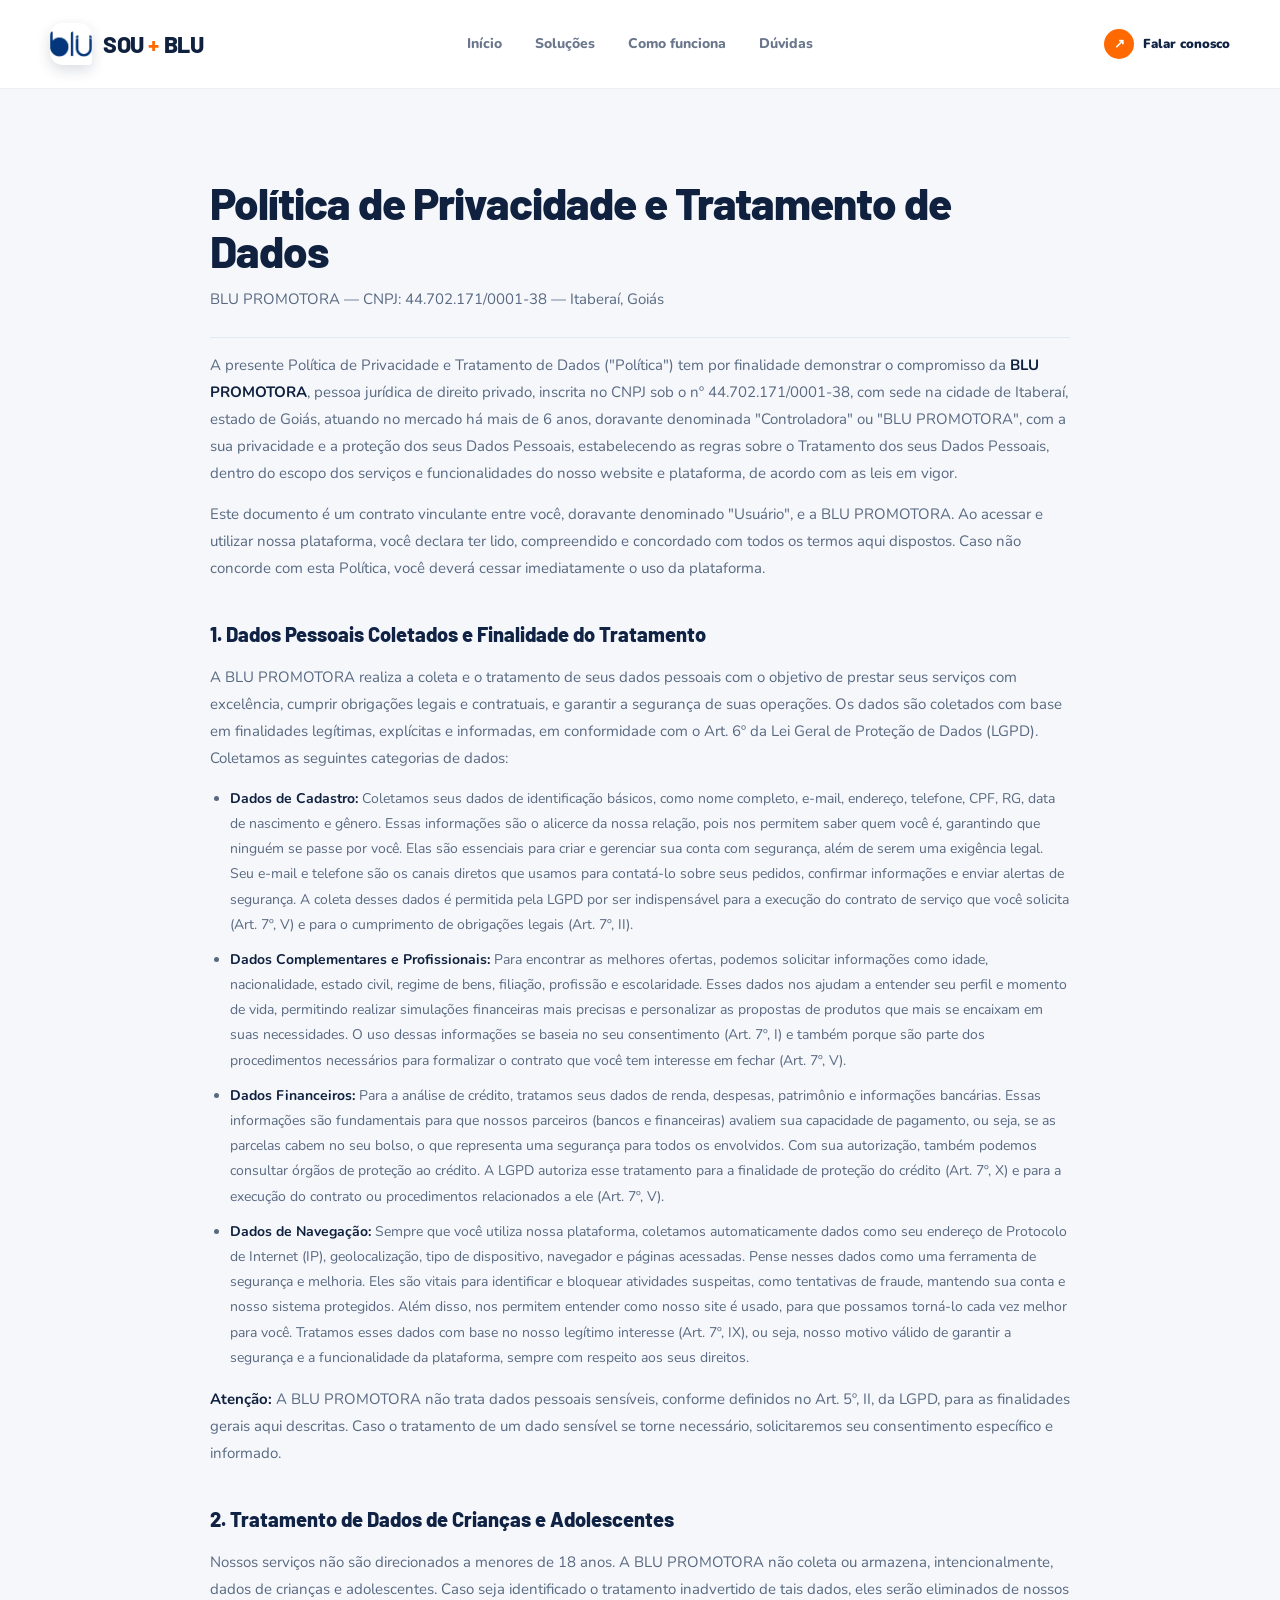
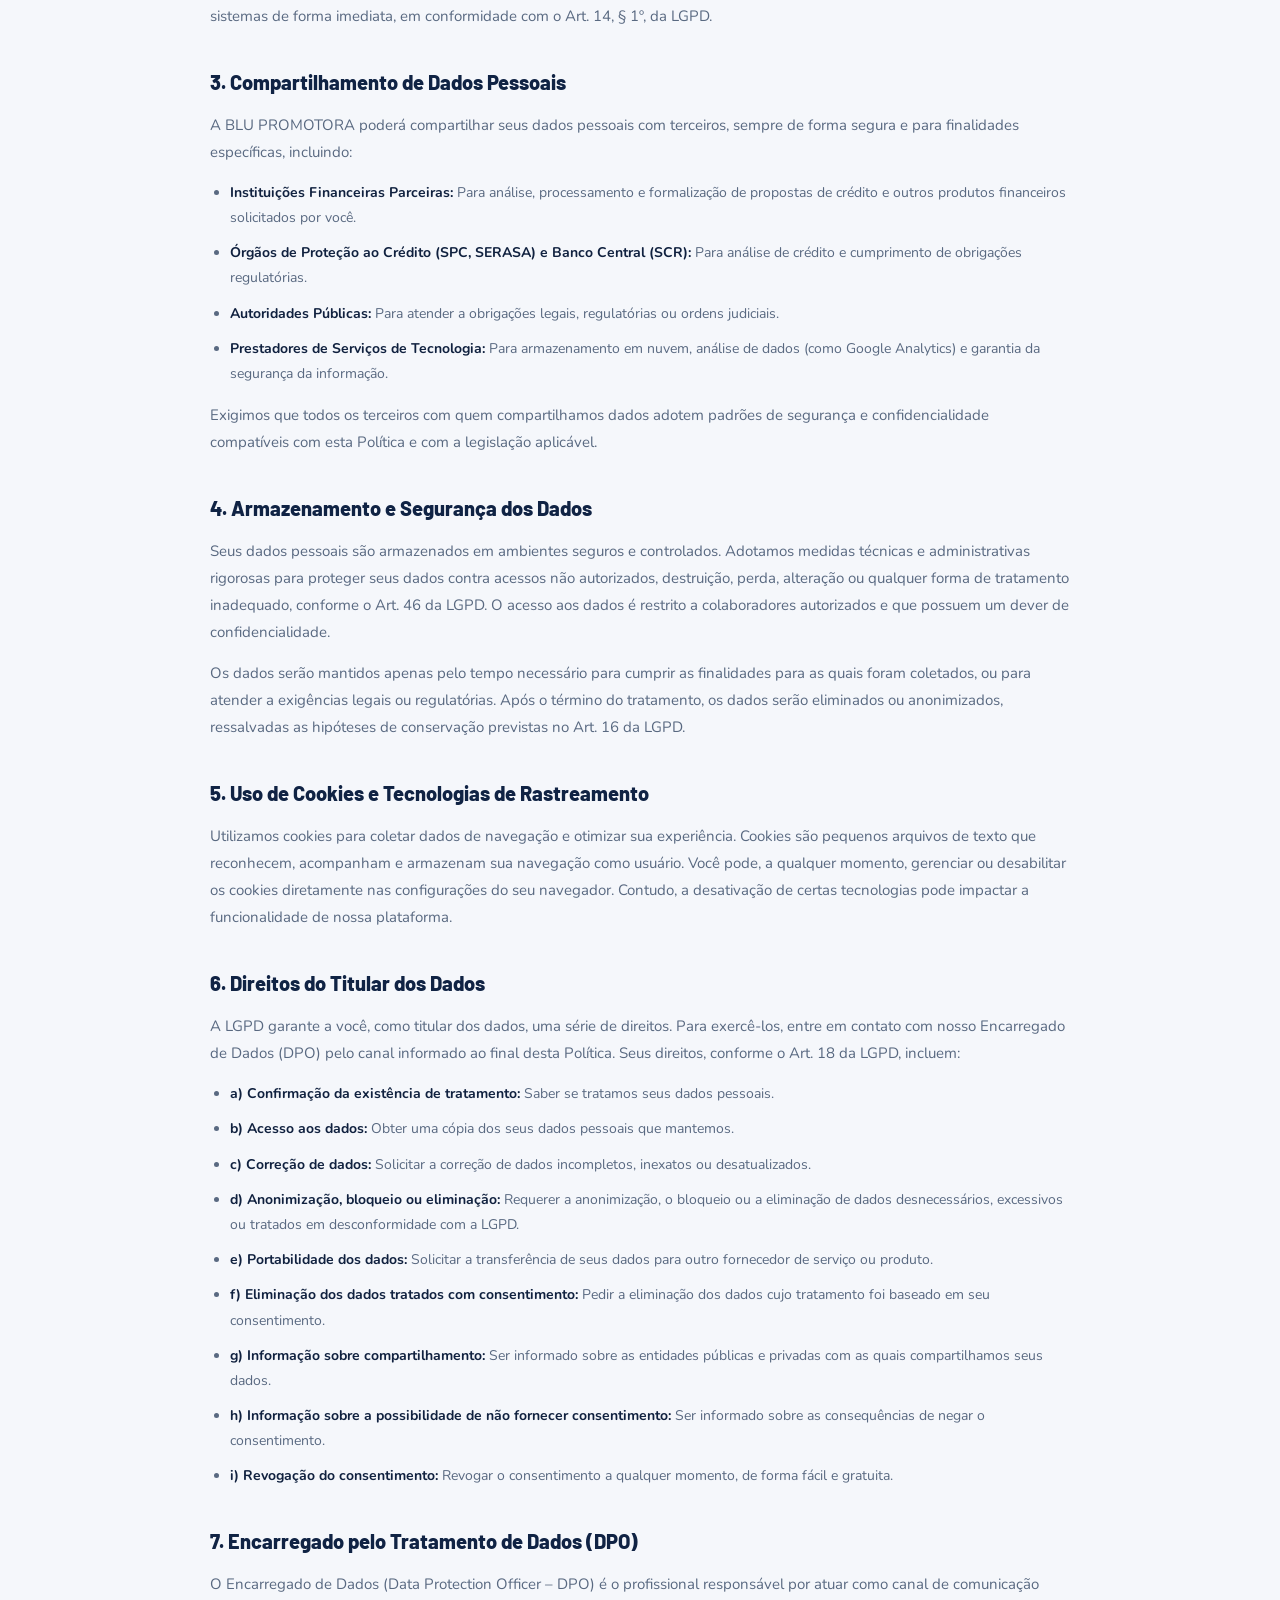
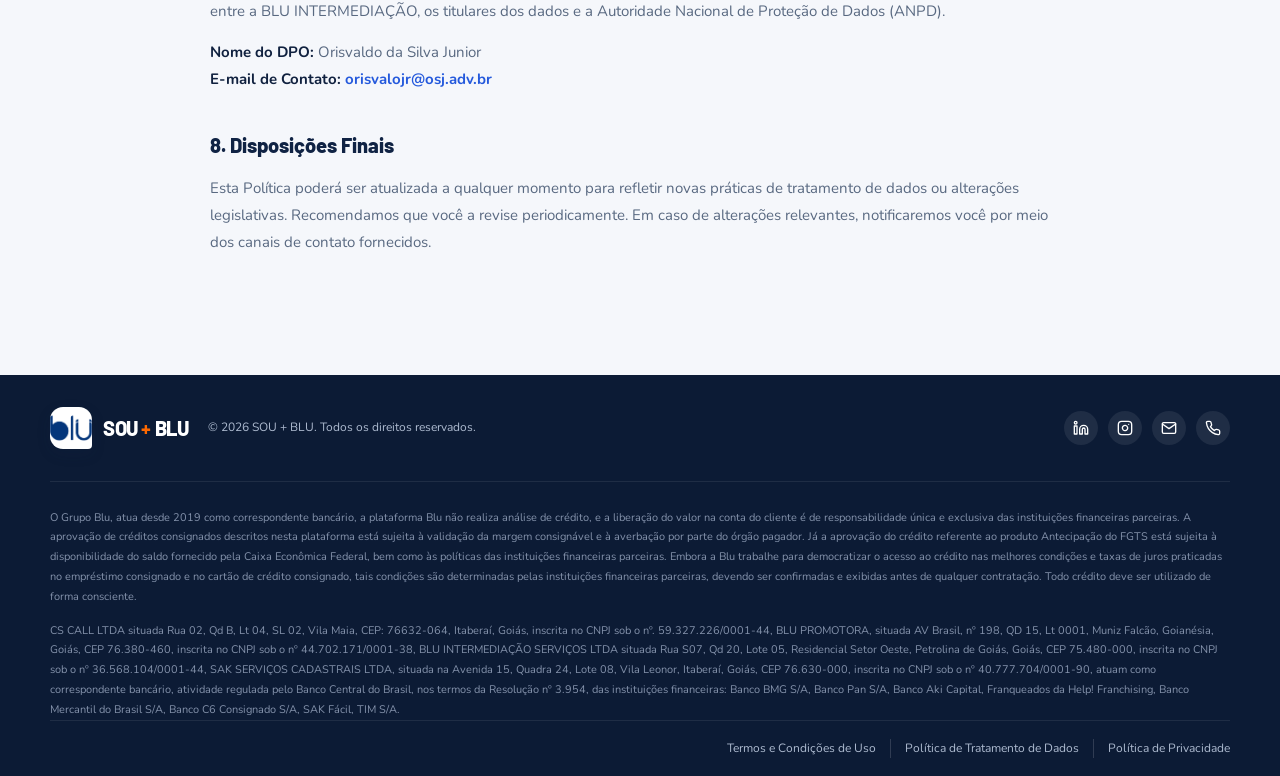
==== politica-privacidade.html @ 9ef7bea7 "Adiciona painel admin, API de CNPJ/parceiros e páginas legais Inclui config PHP com backend server-s" ====
<!DOCTYPE html>
<html lang="pt-BR">
<head>
  <meta charset="UTF-8">
  <meta name="viewport" content="width=device-width, initial-scale=1.0">
  <meta name="description" content="Política de Privacidade e Tratamento de Dados da SOU + BLU Promotora de Crédito.">
  <title>Política de Privacidade · SOU + BLU</title>

  <link rel="icon" type="image/png" href="favicon.png">
  <link rel="alternate icon" href="favicon.png">
  <link rel="apple-touch-icon" href="favicon.png">

  <link rel="preconnect" href="https://fonts.googleapis.com">
  <link rel="preconnect" href="https://fonts.gstatic.com" crossorigin>
  <link href="https://fonts.googleapis.com/css2?family=Barlow:wght@400;500;600;700;800&family=Nunito:wght@400;500;600;700;800&display=swap" rel="stylesheet">

  <link rel="stylesheet" href="style.css">
</head>
<body>
  <a class="skip-link" href="#conteudo">Pular para o conteúdo</a>

  <header class="header">
    <div class="container nav">

      <a href="index.html" class="brand" aria-label="SOU + BLU - início">
        <img class="brand-mark" src="logo-mark.png" alt="SOU + BLU">
        <span class="brand-name">SOU <b>+</b> BLU</span>
      </a>

      <nav class="desktop-nav" aria-label="Navegação principal">
        <a href="index.html">Início</a>
        <a href="index.html#solucoes">Soluções</a>
        <a href="index.html#como-funciona">Como funciona</a>
        <a href="index.html#duvidas">Dúvidas</a>
      </nav>

      <div class="nav-actions">
        <a class="nav-contact" href="index.html#contato">
          <span class="nav-contact-icon">↗</span>
          <span>Falar conosco</span>
        </a>

        <button
          class="menu-btn"
          id="menuBtn" type="button" aria-controls="mobileMenu"
          aria-label="Abrir menu"
          aria-expanded="false"
        >
          <span></span>
          <span></span>
          <span></span>
        </button>
      </div>

    </div>

    <nav class="mobile-menu" id="mobileMenu" aria-label="Navegação móvel">
      <a href="index.html">
        <span>01</span>
        Início
      </a>

      <a href="index.html#solucoes">
        <span>02</span>
        Soluções
      </a>

      <a href="index.html#como-funciona">
        <span>03</span>
        Como funciona
      </a>

      <a href="index.html#duvidas">
        <span>04</span>
        Dúvidas
      </a>

      <a href="index.html#contato" class="mobile-contact">
        Falar conosco
        <b>→</b>
      </a>
    </nav>
  </header>

  <main id="conteudo">
    <section class="legal">
      <div class="legal-container">
        <h1>Política de Privacidade e Tratamento de Dados</h1>
        <p class="legal-updated">BLU PROMOTORA — CNPJ: 44.702.171/0001-38 — Itaberaí, Goiás</p>

        <p>
          A presente Política de Privacidade e Tratamento de Dados ("Política") tem por finalidade demonstrar o
          compromisso da <strong>BLU PROMOTORA</strong>, pessoa jurídica de direito privado, inscrita no CNPJ sob
          o nº 44.702.171/0001-38, com sede na cidade de Itaberaí, estado de Goiás, atuando no mercado há mais de
          6 anos, doravante denominada "Controladora" ou "BLU PROMOTORA", com a sua privacidade e a proteção dos
          seus Dados Pessoais, estabelecendo as regras sobre o Tratamento dos seus Dados Pessoais, dentro do
          escopo dos serviços e funcionalidades do nosso website e plataforma, de acordo com as leis em vigor.
        </p>
        <p>
          Este documento é um contrato vinculante entre você, doravante denominado "Usuário", e a BLU PROMOTORA.
          Ao acessar e utilizar nossa plataforma, você declara ter lido, compreendido e concordado com todos os
          termos aqui dispostos. Caso não concorde com esta Política, você deverá cessar imediatamente o uso da
          plataforma.
        </p>

        <h2>1. Dados Pessoais Coletados e Finalidade do Tratamento</h2>
        <p>
          A BLU PROMOTORA realiza a coleta e o tratamento de seus dados pessoais com o objetivo de prestar seus
          serviços com excelência, cumprir obrigações legais e contratuais, e garantir a segurança de suas
          operações. Os dados são coletados com base em finalidades legítimas, explícitas e informadas, em
          conformidade com o Art. 6º da Lei Geral de Proteção de Dados (LGPD). Coletamos as seguintes categorias
          de dados:
        </p>
        <ul>
          <li><strong>Dados de Cadastro:</strong> Coletamos seus dados de identificação básicos, como nome completo, e-mail, endereço, telefone, CPF, RG, data de nascimento e gênero. Essas informações são o alicerce da nossa relação, pois nos permitem saber quem você é, garantindo que ninguém se passe por você. Elas são essenciais para criar e gerenciar sua conta com segurança, além de serem uma exigência legal. Seu e-mail e telefone são os canais diretos que usamos para contatá-lo sobre seus pedidos, confirmar informações e enviar alertas de segurança. A coleta desses dados é permitida pela LGPD por ser indispensável para a execução do contrato de serviço que você solicita (Art. 7º, V) e para o cumprimento de obrigações legais (Art. 7º, II).</li>
          <li><strong>Dados Complementares e Profissionais:</strong> Para encontrar as melhores ofertas, podemos solicitar informações como idade, nacionalidade, estado civil, regime de bens, filiação, profissão e escolaridade. Esses dados nos ajudam a entender seu perfil e momento de vida, permitindo realizar simulações financeiras mais precisas e personalizar as propostas de produtos que mais se encaixam em suas necessidades. O uso dessas informações se baseia no seu consentimento (Art. 7º, I) e também porque são parte dos procedimentos necessários para formalizar o contrato que você tem interesse em fechar (Art. 7º, V).</li>
          <li><strong>Dados Financeiros:</strong> Para a análise de crédito, tratamos seus dados de renda, despesas, patrimônio e informações bancárias. Essas informações são fundamentais para que nossos parceiros (bancos e financeiras) avaliem sua capacidade de pagamento, ou seja, se as parcelas cabem no seu bolso, o que representa uma segurança para todos os envolvidos. Com sua autorização, também podemos consultar órgãos de proteção ao crédito. A LGPD autoriza esse tratamento para a finalidade de proteção do crédito (Art. 7º, X) e para a execução do contrato ou procedimentos relacionados a ele (Art. 7º, V).</li>
          <li><strong>Dados de Navegação:</strong> Sempre que você utiliza nossa plataforma, coletamos automaticamente dados como seu endereço de Protocolo de Internet (IP), geolocalização, tipo de dispositivo, navegador e páginas acessadas. Pense nesses dados como uma ferramenta de segurança e melhoria. Eles são vitais para identificar e bloquear atividades suspeitas, como tentativas de fraude, mantendo sua conta e nosso sistema protegidos. Além disso, nos permitem entender como nosso site é usado, para que possamos torná-lo cada vez melhor para você. Tratamos esses dados com base no nosso legítimo interesse (Art. 7º, IX), ou seja, nosso motivo válido de garantir a segurança e a funcionalidade da plataforma, sempre com respeito aos seus direitos.</li>
        </ul>
        <p>
          <strong>Atenção:</strong> A BLU PROMOTORA não trata dados pessoais sensíveis, conforme definidos no
          Art. 5º, II, da LGPD, para as finalidades gerais aqui descritas. Caso o tratamento de um dado sensível
          se torne necessário, solicitaremos seu consentimento específico e informado.
        </p>

        <h2>2. Tratamento de Dados de Crianças e Adolescentes</h2>
        <p>
          Nossos serviços não são direcionados a menores de 18 anos. A BLU PROMOTORA não coleta ou armazena,
          intencionalmente, dados de crianças e adolescentes. Caso seja identificado o tratamento inadvertido de
          tais dados, eles serão eliminados de nossos sistemas de forma imediata, em conformidade com o Art. 14,
          § 1º, da LGPD.
        </p>

        <h2>3. Compartilhamento de Dados Pessoais</h2>
        <p>
          A BLU PROMOTORA poderá compartilhar seus dados pessoais com terceiros, sempre de forma segura e para
          finalidades específicas, incluindo:
        </p>
        <ul>
          <li><strong>Instituições Financeiras Parceiras:</strong> Para análise, processamento e formalização de propostas de crédito e outros produtos financeiros solicitados por você.</li>
          <li><strong>Órgãos de Proteção ao Crédito (SPC, SERASA) e Banco Central (SCR):</strong> Para análise de crédito e cumprimento de obrigações regulatórias.</li>
          <li><strong>Autoridades Públicas:</strong> Para atender a obrigações legais, regulatórias ou ordens judiciais.</li>
          <li><strong>Prestadores de Serviços de Tecnologia:</strong> Para armazenamento em nuvem, análise de dados (como Google Analytics) e garantia da segurança da informação.</li>
        </ul>
        <p>
          Exigimos que todos os terceiros com quem compartilhamos dados adotem padrões de segurança e
          confidencialidade compatíveis com esta Política e com a legislação aplicável.
        </p>

        <h2>4. Armazenamento e Segurança dos Dados</h2>
        <p>
          Seus dados pessoais são armazenados em ambientes seguros e controlados. Adotamos medidas técnicas e
          administrativas rigorosas para proteger seus dados contra acessos não autorizados, destruição, perda,
          alteração ou qualquer forma de tratamento inadequado, conforme o Art. 46 da LGPD. O acesso aos dados é
          restrito a colaboradores autorizados e que possuem um dever de confidencialidade.
        </p>
        <p>
          Os dados serão mantidos apenas pelo tempo necessário para cumprir as finalidades para as quais foram
          coletados, ou para atender a exigências legais ou regulatórias. Após o término do tratamento, os dados
          serão eliminados ou anonimizados, ressalvadas as hipóteses de conservação previstas no Art. 16 da LGPD.
        </p>

        <h2>5. Uso de Cookies e Tecnologias de Rastreamento</h2>
        <p>
          Utilizamos cookies para coletar dados de navegação e otimizar sua experiência. Cookies são pequenos
          arquivos de texto que reconhecem, acompanham e armazenam sua navegação como usuário. Você pode, a
          qualquer momento, gerenciar ou desabilitar os cookies diretamente nas configurações do seu navegador.
          Contudo, a desativação de certas tecnologias pode impactar a funcionalidade de nossa plataforma.
        </p>

        <h2>6. Direitos do Titular dos Dados</h2>
        <p>
          A LGPD garante a você, como titular dos dados, uma série de direitos. Para exercê-los, entre em
          contato com nosso Encarregado de Dados (DPO) pelo canal informado ao final desta Política. Seus
          direitos, conforme o Art. 18 da LGPD, incluem:
        </p>
        <ul>
          <li><strong>a) Confirmação da existência de tratamento:</strong> Saber se tratamos seus dados pessoais.</li>
          <li><strong>b) Acesso aos dados:</strong> Obter uma cópia dos seus dados pessoais que mantemos.</li>
          <li><strong>c) Correção de dados:</strong> Solicitar a correção de dados incompletos, inexatos ou desatualizados.</li>
          <li><strong>d) Anonimização, bloqueio ou eliminação:</strong> Requerer a anonimização, o bloqueio ou a eliminação de dados desnecessários, excessivos ou tratados em desconformidade com a LGPD.</li>
          <li><strong>e) Portabilidade dos dados:</strong> Solicitar a transferência de seus dados para outro fornecedor de serviço ou produto.</li>
          <li><strong>f) Eliminação dos dados tratados com consentimento:</strong> Pedir a eliminação dos dados cujo tratamento foi baseado em seu consentimento.</li>
          <li><strong>g) Informação sobre compartilhamento:</strong> Ser informado sobre as entidades públicas e privadas com as quais compartilhamos seus dados.</li>
          <li><strong>h) Informação sobre a possibilidade de não fornecer consentimento:</strong> Ser informado sobre as consequências de negar o consentimento.</li>
          <li><strong>i) Revogação do consentimento:</strong> Revogar o consentimento a qualquer momento, de forma fácil e gratuita.</li>
        </ul>

        <h2>7. Encarregado pelo Tratamento de Dados (DPO)</h2>
        <p>
          O Encarregado de Dados (Data Protection Officer – DPO) é o profissional responsável por atuar como
          canal de comunicação entre a BLU INTERMEDIAÇÃO, os titulares dos dados e a Autoridade Nacional de
          Proteção de Dados (ANPD).
        </p>
        <p>
          <strong>Nome do DPO:</strong> Orisvaldo da Silva Junior<br>
          <strong>E-mail de Contato:</strong> <a href="mailto:orisvalojr@osj.adv.br">orisvalojr@osj.adv.br</a>
        </p>

        <h2>8. Disposições Finais</h2>
        <p>
          Esta Política poderá ser atualizada a qualquer momento para refletir novas práticas de tratamento de
          dados ou alterações legislativas. Recomendamos que você a revise periodicamente. Em caso de alterações
          relevantes, notificaremos você por meio dos canais de contato fornecidos.
        </p>
      </div>
    </section>
  </main>

  <footer class="footer">
    <div class="container footer-top">
      <div class="footer-brand-group">
        <a href="index.html" class="brand footer-brand">
          <img class="brand-mark" src="logo-mark.png" alt="SOU + BLU">
          <span>SOU <b>+</b> BLU</span>
        </a>
        <p class="footer-copy">© 2026 SOU + BLU. Todos os direitos reservados.</p>
      </div>
      <div class="footer-social" aria-label="Redes sociais">
        <a href="https://www.linkedin.com/company/blu-promotora/posts/?feedView=all" target="_blank" rel="noopener noreferrer" class="social-btn" aria-label="LinkedIn">
          <svg viewBox="0 0 24 24" fill="none" stroke="currentColor" stroke-width="2" stroke-linecap="round" stroke-linejoin="round"><path d="M16 8a6 6 0 0 1 6 6v7h-4v-7a2 2 0 0 0-2-2 2 2 0 0 0-2 2v7h-4v-7a6 6 0 0 1 6-6z"/><rect x="2" y="9" width="4" height="12"/><circle cx="4" cy="4" r="2"/></svg>
        </a>
        <a href="https://www.instagram.com/blu.promotora?igsi=MXY4amFsM3JyYW5pYw==" target="_blank" rel="noopener noreferrer" class="social-btn" aria-label="Instagram">
          <svg viewBox="0 0 24 24" fill="none" stroke="currentColor" stroke-width="2" stroke-linecap="round" stroke-linejoin="round"><rect x="2" y="2" width="20" height="20" rx="5" ry="5"/><path d="M16 11.37A4 4 0 1 1 12.63 8 4 4 0 0 1 16 11.37z"/><line x1="17.5" y1="6.5" x2="17.5" y2="6.5"/></svg>
        </a>
        <a href="mailto:ouvidoria@blupromotora.com.br" class="social-btn" aria-label="E-mail">
          <svg viewBox="0 0 24 24" fill="none" stroke="currentColor" stroke-width="2" stroke-linecap="round" stroke-linejoin="round"><path d="M4 4h16c1.1 0 2 .9 2 2v12c0 1.1-.9 2-2 2H4c-1.1 0-2-.9-2-2V6c0-1.1.9-2 2-2z"/><polyline points="22 6 12 13 2 6"/></svg>
        </a>
        <a href="tel:+556236025211" class="social-btn" aria-label="Telefone">
          <svg viewBox="0 0 24 24" fill="none" stroke="currentColor" stroke-width="2" stroke-linecap="round" stroke-linejoin="round"><path d="M22 16.92v3a2 2 0 0 1-2.18 2 19.79 19.79 0 0 1-8.63-3.07 19.5 19.5 0 0 1-6-6 19.79 19.79 0 0 1-3.07-8.67A2 2 0 0 1 4.11 2h3a2 2 0 0 1 2 1.72 12.84 12.84 0 0 0 .7 2.81 2 2 0 0 1-.45 2.11L8.09 9.91a16 16 0 0 0 6 6l1.27-1.27a2 2 0 0 1 2.11-.45 12.84 12.84 0 0 0 2.81.7A2 2 0 0 1 22 16.92z"/></svg>
        </a>
      </div>
    </div>

    <div class="container">
      <div class="footer-legal" id="footerLegal">
        <p>O Grupo Blu, atua desde 2019 como correspondente bancário, a plataforma Blu não realiza análise de crédito, e a liberação do valor na conta do cliente é de responsabilidade única e exclusiva das instituições financeiras parceiras. A aprovação de créditos consignados descritos nesta plataforma está sujeita à validação da margem consignável e à averbação por parte do órgão pagador. Já a aprovação do crédito referente ao produto Antecipação do FGTS está sujeita à disponibilidade do saldo fornecido pela Caixa Econômica Federal, bem como às políticas das instituições financeiras parceiras. Embora a Blu trabalhe para democratizar o acesso ao crédito nas melhores condições e taxas de juros praticadas no empréstimo consignado e no cartão de crédito consignado, tais condições são determinadas pelas instituições financeiras parceiras, devendo ser confirmadas e exibidas antes de qualquer contratação. Todo crédito deve ser utilizado de forma consciente.</p>

        <p>CS CALL LTDA situada Rua 02, Qd B, Lt 04, SL 02, Vila Maia, CEP: 76632-064, Itaberaí, Goiás, inscrita no CNPJ sob o nº. 59.327.226/0001-44, BLU PROMOTORA, situada AV Brasil, nº 198, QD 15, Lt 0001, Muniz Falcão, Goianésia, Goiás, CEP 76.380-460, inscrita no CNPJ sob o nº 44.702.171/0001-38, BLU INTERMEDIAÇÃO SERVIÇOS LTDA situada Rua S07, Qd 20, Lote 05, Residencial Setor Oeste, Petrolina de Goiás, Goiás, CEP 75.480-000, inscrita no CNPJ sob o nº 36.568.104/0001-44, SAK SERVIÇOS CADASTRAIS LTDA, situada na Avenida 15, Quadra 24, Lote 08, Vila Leonor, Itaberaí, Goiás, CEP 76.630-000, inscrita no CNPJ sob o nº 40.777.704/0001-90, atuam como correspondente bancário, atividade regulada pelo Banco Central do Brasil, nos termos da Resolução nº 3.954, das instituições financeiras: Banco BMG S/A, Banco Pan S/A, Banco Aki Capital, Franqueados da Help! Franchising, Banco Mercantil do Brasil S/A, Banco C6 Consignado S/A, SAK Fácil, TIM S/A.</p>
      </div>
      <button type="button" class="footer-legal-toggle" id="footerLegalToggle" aria-expanded="true" aria-controls="footerLegal" hidden>Ler mais</button>
    </div>

    <div class="container footer-bottom">
      <div class="footer-policy-links">
        <a href="termos.html">Termos e Condições de Uso</a>
        <a href="politicas.html">Política de Tratamento de Dados</a>
        <a href="politica-privacidade.html">Política de Privacidade</a>
      </div>
    </div>
  </footer>

  <script src="script.js" defer></script>
</body>
</html>
---- style.css ----
:root {
  --navy: #102344;
  --navy-2: #172d55;
  --blue: #2160e8;
  --blue-light: #edf4ff;
  --orange: #ff6900;
  --orange-light: #fff3e9;
  --purple: #7255e8;
  --green: #00a978;
  --text: #10213f;
  --muted: #72809a;
  --line: #e3e9f2;
  --bg: #f8faff;
  --white: #ffffff;
  --shadow: 0 18px 45px rgba(16, 35, 68, .09);
  --radius: 18px; 
}

* {
  margin: 0;
  padding: 0;
  box-sizing: border-box;
}

html {
  scroll-behavior: smooth;
}

body {
  font-family: "Nunito", sans-serif;
  color: var(--text);
  background: var(--white);
  line-height: 1.6;
  overflow-x: hidden;
}

a {
  color: inherit;
  text-decoration: none;
}

button,
a {
  -webkit-tap-highlight-color: transparent;
}

.container {
  width: min(1180px, calc(100% - 48px));
  margin-inline: auto;
}

.header {
  position: static;
  z-index: 1000;
  background: rgba(255, 255, 255, .95);
  backdrop-filter: blur(14px);
  border-top: 4px solid var(--orange);
  border-bottom: 1px solid rgba(227, 233, 242, .85);
}

/* =========================
   NAVBAR
========================= */

.header {
  position: static;
  z-index: 1000;

  background: rgba(255, 255, 255, 0.92);
  backdrop-filter: blur(18px);
  -webkit-backdrop-filter: blur(18px);

  border-top: 3px solid #ff6900;
  border-bottom: 1px solid rgba(16, 35, 68, 0.07);

  box-shadow: 0 5px 25px rgba(16, 35, 68, 0.035);
}

.nav {
  min-height: 78px;

  display: grid;
  grid-template-columns: 1fr auto 1fr;

  align-items: center;
  gap: 30px;
}


/* =========================
   LOGO
========================= */

.brand {
  display: inline-flex;
  align-items: center;
  justify-self: start;

  gap: 11px;

  font-family: "Barlow", sans-serif;
  font-size: 20px;
  font-weight: 800;

  letter-spacing: -0.4px;
}

.brand b {
  color: #ff6900;
}

.brand-mark {
  width: 34px;
  height: 34px;

  display: grid;
  place-items: center;

  border-radius: 10px;
  overflow: hidden;

  background: #102344;
  color: #fff;

  font-size: 11px;
  font-weight: 900;

  box-shadow: 0 5px 14px rgba(16, 35, 68, 0.16);
}

.brand-mark img {
  width: 100%;
  height: 100%;
  object-fit: contain;
  padding: 5px;
  box-sizing: border-box;
}


/* =========================
   MENU DESKTOP
========================= */

.desktop-nav {
  display: flex;
  align-items: center;
  justify-content: center;

  gap: 4px;

  padding: 5px;

  border: 1px solid #e8edf5;
  border-radius: 14px;

  background: #f8faff;
}

.desktop-nav a {
  position: relative;

  padding: 10px 15px;

  border-radius: 10px;

  color: #69768b;

  font-size: 13px;
  font-weight: 800;

  transition: 0.2s ease;
}

.desktop-nav a:hover {
  color: #102344;
  background: #fff;
}

.desktop-nav a.active {
  color: #102344;
  background: #fff;

  box-shadow: 0 3px 12px rgba(16, 35, 68, 0.07);
}

.desktop-nav a.active::after {
  content: "";

  position: absolute;

  left: 50%;
  bottom: 3px;

  width: 4px;
  height: 4px;

  border-radius: 50%;

  transform: translateX(-50%);

  background: #ff6900;
}


/* =========================
   BOTÃO FALAR CONOSCO
========================= */

.nav-actions {
  justify-self: end;

  display: flex;
  align-items: center;

  gap: 10px;
}

.nav-contact {
  display: inline-flex;
  align-items: center;

  gap: 9px;

  padding: 10px 15px;

  border: 1px solid #d8e0ed;
  border-radius: 11px;

  color: #102344;
  background: #fff;

  font-size: 12px;
  font-weight: 900;

  transition: 0.2s ease;
}

.nav-contact:hover {
  color: #fff;

  border-color: #102344;
  background: #102344;

  transform: translateY(-1px);
}

.nav-contact-icon {
  width: 24px;
  height: 24px;

  display: grid;
  place-items: center;

  border-radius: 7px;

  color: #fff;
  background: #ff6900;

  font-size: 13px;
}


/* =========================
   VÍDEO INSTITUCIONAL
========================= */

.institutional-video {
  padding: 90px 0;
  background: #f8faff;
}

.video-heading {
  max-width: 700px;
  margin: 0 auto 40px;
  text-align: center;
}

.video-heading h2 {
  font-family: "Barlow", sans-serif;
  font-size: clamp(36px, 4vw, 50px);
  line-height: 1.05;
  letter-spacing: -1.5px;
}

.video-heading h2 span {
  color: #2160e8;
}

.video-heading p {
  max-width: 600px;
  margin: 17px auto 0;
  color: #72809a;
  font-size: 15px;
  line-height: 1.7;
}


/* Área do vídeo */

.video-wrapper {
  position: relative;

  width: 100%;
  max-width: 1050px;

  margin: 0 auto;

  aspect-ratio: 16 / 9;

  overflow: hidden;

  border-radius: 24px;

  background: #102344;

  box-shadow:
    0 25px 60px rgba(16, 35, 68, 0.16);

  border: 6px solid #fff;
}


/* Vídeo */

.video-wrapper iframe {
  width: 100%;
  height: 100%;

  display: block;

  border: 0;
}


/* Identificação do vídeo */

.video-label {
  position: absolute;

  left: 22px;
  bottom: 22px;

  display: flex;
  align-items: center;

  gap: 11px;

  padding: 10px 14px;

  border-radius: 12px;

  color: #fff;

  background: rgba(16, 35, 68, 0.88);

  backdrop-filter: blur(10px);

  pointer-events: none;
}

.video-play {
  width: 34px;
  height: 34px;

  display: grid;
  place-items: center;

  border-radius: 9px;

  color: #fff;
  background: #ff6900;

  font-size: 12px;
}

.video-label strong,
.video-label small {
  display: block;
}

.video-label strong {
  font-size: 11px;
}

.video-label small {
  margin-top: 1px;

  color: #b9c7dd;

  font-size: 9px;
}


/* =========================
   MOBILE
========================= */

@media (max-width: 600px) {

  .institutional-video {
    padding: 70px 0;
  }

  .video-wrapper {
    border-radius: 17px;
    border-width: 4px;
  }

  .video-label {
    left: 12px;
    bottom: 12px;

    padding: 7px 10px;
  }

  .video-play {
    width: 29px;
    height: 29px;
  }
}

.menu-btn {
  display: none;

  width: 42px;
  height: 42px;

  border: 1px solid #dfe6f0;
  border-radius: 11px;

  background: #fff;

  cursor: pointer;
}

.menu-btn span {
  display: block;

  width: 19px;
  height: 2px;

  margin: 4px auto;

  border-radius: 5px;

  background: #102344;
}

.mobile-menu {
  display: none;
}


/* =========================
   RESPONSIVO
========================= */

@media (max-width: 800px) {

  .nav {
    display: flex;
    justify-content: space-between;

    min-height: 70px;
  }

  .desktop-nav,
  .nav-contact {
    display: none;
  }

  .nav-actions {
    justify-self: auto;
  }

  .menu-btn {
    display: block;
  }

  .mobile-menu {
    display: none;

    padding: 8px 16px 20px;

    border-top: 1px solid #e3e9f2;

    background: rgba(255, 255, 255, 0.98);
  }

  .mobile-menu.open {
    display: grid;
  }

  .mobile-menu a {
    display: flex;
    align-items: center;
    justify-content: space-between;

    padding: 14px 0;

    border-bottom: 1px solid #f0f3f8;

    color: #5d6b83;

    font-size: 13px;
    font-weight: 800;
  }

  .mobile-menu a span {
    color: #9aa7ba;

    font-size: 10px;
    font-weight: 900;

    letter-spacing: 1px;
  }

  .mobile-menu .mobile-contact {
    margin-top: 8px;

    padding: 14px 16px;

    border: 0;
    border-radius: 11px;

    color: #fff;
    background: #102344;
  }

  .mobile-menu .mobile-contact b {
    color: #ff6900;

    font-size: 18px;
  }
}

.btn {
  display: inline-flex;
  align-items: center;
  justify-content: center;
  gap: 12px;
  border: 0;
  border-radius: 11px;
  padding: 13px 20px;
  font-size: 14px;
  font-weight: 800;
  cursor: pointer;
  transition: transform .2s ease, box-shadow .2s ease, background .2s ease;
}

.btn:hover {
  transform: translateY(-2px);
}

.btn-primary {
  color: #fff;
  background: var(--blue);
  box-shadow: 0 10px 25px rgba(33, 96, 232, .24);
}

.btn-primary:hover {
  background: #1554d7;
}

.btn-outline {
  color: var(--navy);
  border: 1px solid #cfd8e7;
  background: #fff;
}

.btn-white {
  color: var(--navy);
  background: #fff;
  padding-inline: 24px;
}

.menu-btn {
  display: none;
  border: 0;
  background: transparent;
  width: 42px;
  height: 42px;
  cursor: pointer;
}

.menu-btn span {
  display: block;
  width: 22px;
  height: 2px;
  margin: 5px auto;
  background: var(--navy);
  border-radius: 4px;
}

.mobile-menu {
  display: none;
}

.hero {
  position: relative;
  min-height: 650px;
  display: flex;
  align-items: center;
  overflow: hidden;
  background:
    radial-gradient(circle at 80% 50%, rgba(33, 96, 232, .07), transparent 32%),
    linear-gradient(180deg, #fff 0%, #f8faff 100%);
}

.hero-grid {
  position: relative;
  z-index: 2;
  display: grid;
  grid-template-columns: 1fr 1fr;
  align-items: center;
  gap: 55px;
  padding: 75px 0 90px;
}

.hero-copy {
  max-width: 620px;
}

.eyebrow {
  display: inline-flex;
  align-items: center;
  gap: 9px;
  margin-bottom: 18px;
  color: var(--blue);
  text-transform: uppercase;
  letter-spacing: 1.3px;
  font-size: 11px;
  font-weight: 800;
}

.eyebrow i {
  width: 8px;
  height: 8px;
  border-radius: 50%;
  background: var(--orange);
}

.hero h1,
.section-heading h2,
.why-copy h2,
.contact-box h2 {
  font-family: "Barlow", sans-serif;
  letter-spacing: -1.5px;
  line-height: 1.05;
}

.hero h1 {
  max-width: 650px;
  font-size: clamp(48px, 5.5vw, 72px);
  font-weight: 800;
}

.hero h1 span,
.why-copy h2 span {
  color: var(--blue);
}

.hero-copy > p {
  max-width: 570px;
  margin-top: 25px;
  color: var(--muted);
  font-size: 17px;
  line-height: 1.75;
}

.hero-actions {
  display: flex;
  align-items: center;
  flex-wrap: wrap;
  gap: 24px;
  margin-top: 32px;
}

.text-link {
  color: var(--navy);
  font-size: 14px;
  font-weight: 800;
}

.text-link span {
  margin-left: 6px;
  color: var(--blue);
}

.trust-row {
  display: flex;
  align-items: center;
  gap: 20px;
  margin-top: 52px;
}

.trust-item {
  display: flex;
  flex-direction: column;
}

.trust-item strong {
  font-size: 13px;
}

.trust-item small {
  color: var(--muted);
  font-size: 11px;
}

.divider {
  width: 1px;
  height: 35px;
  background: var(--line);
}

.hero-visual {
  display: flex;
  justify-content: center;
}

.main-card {
  position: relative;
  width: min(380px, 100%);
  padding: clamp(24px, 3vw, 30px);
  border-radius: 25px;
  background: linear-gradient(145deg, var(--navy), #1c3970);
  color: #fff;
  box-shadow: 0 35px 70px rgba(16, 35, 68, .18);
}

.card-top,
.card-footer {
  display: flex;
  justify-content: space-between;
  align-items: center;
}

.card-top {
  color: #dbe6fb;
  font-size: 12px;
  font-weight: 700;
}

.status-dot {
  width: 9px;
  height: 9px;
  background: #42d5a5;
  border-radius: 50%;
  box-shadow: 0 0 0 5px rgba(66, 213, 165, .12);
}

.main-card h3 {
  margin-top: 42px;
  font-family: "Barlow", sans-serif;
  font-size: 31px;
  line-height: 1.1;
}

.main-card h3 span {
  color: #78a7ff;
}

.credit-box {
  display: flex;
  align-items: center;
  gap: 13px;
  margin-top: 30px;
  padding: 14px;
  border: 1px solid rgba(255,255,255,.12);
  border-radius: 14px;
  background: rgba(255,255,255,.07);
}

.mini-icon {
  width: 38px;
  height: 38px;
  display: grid;
  place-items: center;
  border-radius: 10px;
  color: #fff;
  background: var(--orange);
  font-size: 12px;
  font-weight: 800;
}

.mini-icon svg,
.solution-icon svg {
  width: 55%;
  height: 55%;
}

.credit-box small,
.card-footer small {
  display: block;
  color: #aebddd;
  font-size: 10px;
}

.credit-box strong {
  font-size: 13px;
}

.progress {
  height: 5px;
  margin-top: 25px;
  overflow: hidden;
  border-radius: 99px;
  background: rgba(255,255,255,.12);
}

.progress span {
  display: block;
  width: 73%;
  height: 100%;
  border-radius: inherit;
  background: var(--orange);
}

.card-footer {
  margin-top: 16px;
}

.card-footer b {
  color: #fff;
  font-size: 11px;
}

.section {
  padding: 105px 0;
}

.solutions {
  background: #fff;
}

.section-heading {
  max-width: 650px;
}

.section-heading.centered {
  margin-inline: auto;
  text-align: center;
}

.section-heading h2 {
  font-size: clamp(36px, 4vw, 49px);
  font-weight: 800;
}

.section-heading p {
  margin-top: 17px;
  color: var(--muted);
  font-size: 15px;
}

.solutions-grid {
  display: grid;
  grid-template-columns: repeat(4, 1fr);
  gap: 17px;
  margin-top: 50px;
}

.solution-card {
  position: relative;
  min-height: 280px;
  padding: 27px;
  border: 1px solid var(--line);
  border-radius: var(--radius);
  background: #fff;
  transition: .25s ease;
}

.solution-card:hover {
  transform: translateY(-5px);
  box-shadow: var(--shadow);
}

.solution-card.featured {
  border-color: #d8e3fb;
  box-shadow: 0 15px 40px rgba(33,96,232,.09);
}

.solution-icon {
  width: 48px;
  height: 48px;
  display: grid;
  place-items: center;
  border-radius: 13px;
  font-weight: 900;
  margin-bottom: 22px;
}

.solution-icon.blue { color: var(--blue); background: var(--blue-light); }
.solution-icon.orange { color: var(--orange); background: var(--orange-light); }
.solution-icon.purple { color: var(--purple); background: #f1edff; }
.solution-icon.green { color: var(--green); background: #e9faf4; }

.card-tag {
  position: absolute;
  top: 27px;
  right: 20px;
  padding: 5px 8px;
  border-radius: 99px;
  color: var(--blue);
  background: var(--blue-light);
  text-transform: uppercase;
  font-size: 8px;
  font-weight: 900;
  letter-spacing: .6px;
}

.solution-card h3 {
  font-family: "Barlow", sans-serif;
  font-size: 22px;
}

.solution-card p {
  margin-top: 10px;
  color: var(--muted);
  font-size: 13px;
  line-height: 1.7;
}

.solution-card a {
  position: absolute;
  left: 27px;
  bottom: 25px;
  color: var(--blue);
  font-size: 12px;
  font-weight: 900;
}

.solution-card a span {
  margin-left: 5px;
}

.why {
  background: var(--bg);
}

.why-grid {
  display: grid;
  grid-template-columns: .85fr 1.15fr;
  align-items: center;
  gap: 90px;
}

.why-copy h2 {
  max-width: 520px;
  font-size: clamp(38px, 4vw, 53px);
}

.why-copy p {
  max-width: 530px;
  margin: 23px 0 30px;
  color: var(--muted);
  font-size: 15px;
  line-height: 1.8;
}

.benefits {
  display: grid;
  grid-template-columns: 1fr 1fr;
  gap: 17px;
}

.benefit {
  min-height: 180px;
  padding: 26px;
  border: 1px solid var(--line);
  border-radius: var(--radius);
  background: #fff;
}

.benefit-number {
  margin-bottom: 25px;
  color: var(--orange);
  font-family: "Barlow", sans-serif;
  font-size: 12px;
  font-weight: 800;
}

.benefit h3 {
  font-family: "Barlow", sans-serif;
  font-size: 19px;
}

.benefit p {
  margin-top: 8px;
  color: var(--muted);
  font-size: 12px;
  line-height: 1.6;
}

.steps-grid {
  display: grid;
  grid-template-columns: repeat(4, 1fr);
  margin-top: 55px;
}

.step {
  position: relative;
  padding: 0 28px 0 0;
}

.step > span {
  display: grid;
  width: 47px;
  height: 47px;
  place-items: center;
  margin-bottom: 23px;
  border-radius: 13px;
  color: var(--blue);
  background: var(--blue-light);
  font-size: 12px;
  font-weight: 900;
}

.step h3 {
  font-family: "Barlow", sans-serif;
  font-size: 20px;
}

.step p {
  margin-top: 9px;
  color: var(--muted);
  font-size: 12px;
  line-height: 1.7;
}

.step-line {
  position: absolute;
  top: 23px;
  left: 65px;
  right: 20px;
  border-top: 1px dashed #cbd5e5;
}

.faq {
  background: var(--bg);
}

.faq-grid {
  display: grid;
  grid-template-columns: .8fr 1.2fr;
  gap: 90px;
}

.accordion {
  display: grid;
  gap: 10px;
}

.accordion details {
  border: 1px solid var(--line);
  border-radius: 13px;
  background: #fff;
  overflow: hidden;
}

.accordion summary {
  position: relative;
  padding: 20px 50px 20px 22px;
  list-style: none;
  cursor: pointer;
  font-size: 14px;
  font-weight: 800;
}

.accordion summary::-webkit-details-marker {
  display: none;
}

.accordion summary::after {
  content: "+";
  position: absolute;
  right: 21px;
  color: var(--blue);
  font-size: 20px;
  font-weight: 500;
}

.accordion details[open] summary::after {
  content: "−";
}

.accordion p {
  padding: 0 22px 20px;
  color: var(--muted);
  font-size: 12px;
  line-height: 1.7;
}

/* =========================
   SEJA PARCEIRO
========================= */

.partners {
  background: #fff;
}

.partners-grid {
  display: grid;
  grid-template-columns: .8fr 1.2fr;
  gap: 70px;
  align-items: start;
}

.partners-form {
  display: grid;
  gap: 18px;
  padding: 32px;
  border: 1px solid var(--line);
  border-radius: var(--radius);
  background: var(--bg);
}

.form-row {
  display: grid;
  grid-template-columns: 1fr 1fr;
  gap: 18px;
}

.form-field {
  display: grid;
  gap: 7px;
}

.form-field label {
  color: var(--text);
  font-size: 12px;
  font-weight: 800;
}

.form-field input,
.form-field select,
.form-field textarea {
  padding: 12px 14px;
  border: 1px solid var(--line);
  border-radius: 10px;
  background: #fff;
  color: var(--text);
  font: inherit;
  font-size: 14px;
}

.form-field textarea {
  min-height: 90px;
  resize: vertical;
}

.form-field input:focus,
.form-field select:focus,
.form-field textarea:focus {
  border-color: var(--blue);
  outline: 2px solid var(--blue);
  outline-offset: 1px;
}

.form-checkbox {
  display: flex;
  align-items: flex-start;
  gap: 10px;
  color: var(--muted);
  font-size: 13px;
  line-height: 1.5;
  cursor: pointer;
}

.form-checkbox input {
  width: 17px;
  height: 17px;
  margin-top: 2px;
  accent-color: var(--blue);
  flex-shrink: 0;
}

.form-checkbox a {
  color: var(--blue);
  font-weight: 700;
}

.form-actions {
  display: flex;
  flex-wrap: wrap;
  align-items: center;
  gap: 16px;
  margin-top: 4px;
}

#partnerFormStatus {
  color: var(--muted);
  font-size: 13px;
}

#partnerFormStatus.is-success {
  color: var(--green);
  font-weight: 700;
}

#partnerFormStatus.is-error {
  color: #d1453b;
  font-weight: 700;
}

@media (max-width: 900px) {
  .partners-grid {
    grid-template-columns: 1fr;
    gap: 34px;
  }
}

@media (max-width: 600px) {
  .form-row {
    grid-template-columns: 1fr;
  }

  .partners-form {
    padding: 22px;
  }
}

.contact {
  padding-top: 50px;
  padding-bottom: 100px;
}

.contact-box {
  position: relative;
  display: flex;
  align-items: center;
  justify-content: space-between;
  gap: 30px;
  overflow: hidden;
  padding: 55px 65px;
  border-radius: 24px;
  background: var(--navy);
  color: #fff;
}

.contact-box::after {
  content: "";
  position: absolute;
  width: 330px;
  height: 330px;
  right: 80px;
  top: -200px;
  border: 1px solid rgba(255,255,255,.08);
  border-radius: 50%;
  box-shadow: 0 0 0 60px rgba(255,255,255,.025), 0 0 0 120px rgba(255,255,255,.018);
}

.eyebrow.light {
  color: #8eb4ff;
}

.contact-box h2 {
  font-size: 48px;
}

.contact-box p {
  max-width: 530px;
  margin-top: 10px;
  color: #b5c4df;
}

.contact-box .btn {
  position: relative;
  z-index: 2;
  flex-shrink: 0;
}

.footer {
  color: #aebbd0;
  background: #0c1b35;
}

.footer-top {
  display: flex;
  flex-wrap: wrap;
  align-items: center;
  justify-content: space-between;
  gap: 20px 32px;
  padding: 32px 0;
  border-bottom: 1px solid rgba(255,255,255,.08);
}

.footer-brand-group {
  display: flex;
  flex-wrap: wrap;
  align-items: center;
  gap: 10px 20px;
}

.footer-brand {
  color: #fff;
}

.footer-copy {
  font-size: 12px;
}

.footer-links {
  display: flex;
  flex-wrap: wrap;
  gap: 10px 24px;
  font-size: 13px;
  font-weight: 700;
}

.footer-links a:hover {
  color: #fff;
}

.footer-social {
  display: flex;
  gap: 10px;
}

.social-btn {
  display: grid;
  place-items: center;
  width: 34px;
  height: 34px;
  border-radius: 50%;
  background: rgba(255,255,255,.08);
  color: #fff;
  font-size: 12px;
  font-weight: 800;
  transition: background-color .2s ease;
}

.social-btn svg {
  width: 16px;
  height: 16px;
}

.social-btn:hover {
  background: var(--blue);
}

.footer-legal {
  display: grid;
  gap: 14px;
  padding-top: 26px;
}

.footer-legal p {
  font-size: 11px;
  line-height: 1.8;
  color: #8492ab;
}

.footer-legal.is-collapsed {
  position: relative;
  max-height: 70px;
  overflow: hidden;
}

.footer-legal.is-collapsed::after {
  content: "";
  position: absolute;
  inset: auto 0 0 0;
  height: 34px;
  background: linear-gradient(rgba(12, 27, 53, 0), #0c1b35);
}

.footer-legal-toggle {
  display: block;
  margin: 10px 0 26px;
  padding: 0;
  border: 0;
  background: none;
  color: #8eb4ff;
  font-size: 12px;
  font-weight: 800;
  cursor: pointer;
}

.footer-legal-toggle[hidden] {
  display: none;
}

.footer-legal-toggle:hover {
  color: #fff;
}

.footer-bottom {
  display: flex;
  justify-content: flex-end;
  padding: 18px 0;
  border-top: 1px solid rgba(255,255,255,.08);
  font-size: 11px;
}

.footer-policy-links {
  display: flex;
  flex-wrap: wrap;
  gap: 8px 14px;
}

.footer-policy-links a {
  padding-right: 14px;
  border-right: 1px solid rgba(255,255,255,.15);
}

.footer-policy-links a:last-child {
  padding-right: 0;
  border-right: 0;
}

.footer-policy-links a:hover {
  color: #fff;
}

/* =========================
   PÁGINAS LEGAIS (Termos, Privacidade, Tratamento de Dados)
========================= */

.legal {
  padding: 90px 0 105px;
  background: var(--bg);
}

.legal-container {
  width: min(860px, calc(100% - 48px));
  margin-inline: auto;
}

.legal-container h1 {
  font-family: "Barlow", sans-serif;
  font-size: clamp(30px, 4vw, 44px);
  font-weight: 800;
  letter-spacing: -1px;
  line-height: 1.1;
  color: var(--text);
  margin-bottom: 10px;
}

.legal-updated {
  margin-bottom: 30px;
  padding-bottom: 24px;
  border-bottom: 1px solid var(--line);
  color: var(--muted);
  font-size: 13px;
}

.legal-container h2 {
  margin: 36px 0 14px;
  color: var(--navy);
  font-family: "Barlow", sans-serif;
  font-size: 20px;
  font-weight: 800;
}

.legal-container p {
  margin-bottom: 14px;
  color: var(--muted);
  font-size: 15px;
  line-height: 1.8;
}

.legal-container ul {
  margin: 0 0 16px;
  padding-left: 20px;
  color: var(--muted);
}

.legal-container li {
  margin-bottom: 10px;
  font-size: 14px;
  line-height: 1.8;
}

.legal-container strong {
  color: var(--text);
}

.legal-container a {
  color: var(--blue);
  font-weight: 700;
}

@media (max-width: 700px) {
  .legal {
    padding: 60px 0 75px;
  }

  .legal-container h1 {
    font-size: 28px;
  }
}

/* Responsivo */
@media (max-width: 1050px) {
  .desktop-nav {
    gap: 20px;
  }

  .solutions-grid {
    grid-template-columns: 1fr 1fr;
  }

  .hero-grid {
    gap: 25px;
  }

  .why-grid,
  .faq-grid {
    gap: 50px;
  }
}

@media (max-width: 800px) {
  .container {
    width: min(100% - 32px, 600px);
  }

  .desktop-nav,
  .nav-cta {
    display: none;
  }

  .menu-btn {
    display: block;
  }

  .mobile-menu {
    display: none;
    padding: 8px 16px 20px;
    border-top: 1px solid var(--line);
    background: #fff;
  }

  .mobile-menu.open {
    display: grid;
  }

  .mobile-menu a {
    padding: 13px 0;
    border-bottom: 1px solid #f0f3f8;
  }

  .hero-grid,
  .why-grid,
  .faq-grid {
    grid-template-columns: 1fr;
  }

  .hero {
    min-height: auto;
  }

  .hero-grid {
    padding: 65px 0;
  }

  .hero-copy {
    text-align: center;
    margin-inline: auto;
  }

  .hero-copy .eyebrow {
    justify-content: center;
  }

  .hero-copy > p {
    margin-inline: auto;
  }

  .hero-actions {
    justify-content: center;
  }

  .trust-row {
    justify-content: center;
  }

  .why-copy {
    text-align: center;
  }

  .why-copy .eyebrow {
    justify-content: center;
  }

  .why-copy p {
    margin-inline: auto;
  }

  .why-copy .btn {
    margin-top: 5px;
  }

  .faq-grid {
    gap: 45px;
  }

  .faq .section-heading {
    text-align: center;
    margin-inline: auto;
  }

  .contact-box {
    flex-direction: column;
    align-items: flex-start;
    padding: 45px 35px;
  }

  .footer-bottom {
    justify-content: center;
  }

  .footer-policy-links {
    justify-content: center;
    text-align: center;
  }
}

@media (max-width: 560px) {
  .hero h1 {
    font-size: 43px;
  }

  .hero-copy > p {
    font-size: 15px;
  }

  .hero-actions {
    flex-direction: column;
    gap: 17px;
  }

  .hero-actions .btn {
    width: 100%;
  }

  .trust-row {
    gap: 11px;
    margin-top: 38px;
  }

  .trust-item strong {
    font-size: 11px;
  }

  .trust-item small {
    font-size: 9px;
  }

  .solutions-grid,
  .benefits,
  .steps-grid {
    grid-template-columns: 1fr;
  }

  .solution-card {
    min-height: 250px;
  }

  .steps-grid {
    gap: 35px;
  }

  .step {
    padding-right: 0;
  }

  .step-line {
    display: none;
  }

  .section {
    padding: 75px 0;
  }

  .contact-box h2 {
    font-size: 40px;
  }

  .footer-top {
    flex-direction: column;
    align-items: center;
    text-align: center;
    gap: 22px;
  }

  .footer-brand-group {
    flex-direction: column;
    gap: 8px;
  }

  .footer-links {
    justify-content: center;
    flex-wrap: wrap;
    gap: 12px 22px;
  }

  .footer-social {
    justify-content: center;
  }
}

/* Refinamento visual e acessibilidade */
:root { --muted: #596981; --blue: #2459dc; --bg: #f5f7fb; }
:focus-visible { outline: 3px solid #e86721; outline-offset: 5px; }
.skip-link { position: fixed; top: -100px; left: 16px; z-index: 2000; padding: 12px 20px; background: white; color: var(--navy); border-radius: 8px; }
.skip-link:focus { top: 12px; }
.header { border-top: 0; box-shadow: none; }
.nav { min-height: 88px; }
.brand-mark { width: 42px; height: 42px; font-size: 17px; border-radius: 13px 13px 4px 13px; background: var(--blue); }
.brand-name { font-size: 23px; }
.desktop-nav { background: transparent; border: 0; gap: 3px; }
.desktop-nav a { font-size: 14px; }
.desktop-nav a.active { box-shadow: none; color: var(--blue); background: #eef3ff; }
.desktop-nav a.active::after { display: none; }
.nav-contact { border: 0; padding: 10px 0 10px 12px; font-size: 13px; }
.nav-contact-icon { border-radius: 50%; width: 30px; height: 30px; }
.hero { background: radial-gradient(ellipse at 90% 15%, #dce8ff 0, transparent 48%), linear-gradient(110deg, #f9fbff, #eef3fb); min-height: 670px; }
.hero-grid { padding: 82px 0 88px; gap: 42px; }
.hero h1 { font-size: clamp(46px, 5.1vw, 70px); letter-spacing: -2.4px; line-height: 1.04; }
.hero h1 span { color: var(--blue); }
.hero-copy > p { font-size: 17px; max-width: 470px; }
.eyebrow { letter-spacing: 1.8px; font-size: 11px; }
.btn { min-height: 50px; border-radius: 9px; font-family: inherit; }
.btn-primary { box-shadow: 0 8px 20px #2459dc20; }
.trust-row { margin-top: 38px; padding-top: 25px; border-top: 1px solid #dbe3ef; }
.trust-item small { font-size: 12px; }
.main-card { border: 1px solid rgba(255,255,255,.25); box-shadow: 0 28px 50px rgba(16,35,68,.15); }
.main-card h3 { font-size: 36px; }
.institutional-video { padding: 62px 0; background: white; border-bottom: 1px solid var(--line); }
.about-grid { display: grid; grid-template-columns: .85fr 1.15fr; align-items: center; gap: 80px; }
.about-mark { min-height: 270px; border-radius: 18px; background: #163b8f; color: white; display: flex; flex-direction: column; justify-content: center; padding: 40px; position: relative; overflow: hidden; }
.about-mark::after { content: '+'; position: absolute; font-size: 300px; line-height: 1; font-weight: 800; right: -30px; top: -25px; color: #ffffff09; }
.about-mark > span { font-size: 21px; letter-spacing: 7px; font-weight: 800; }
.about-mark strong { font: 800 66px/1.15 Barlow, sans-serif; letter-spacing: -3px; }
.about-mark small { margin-top: 25px; font-size: 9px; letter-spacing: 1.6px; color: #c0d4ff; }
.video-heading { margin: 0; text-align: left; }
.video-heading h2 { font-size: clamp(32px, 3.4vw, 44px); }
.video-heading p { margin: 18px 0; }
.configured-video { width: 100%; aspect-ratio: 16/9; border: 0; border-radius: 18px; }
.section { padding: 88px 0; }
.solutions { background: #f8faff; }
.section-heading h2 { font-size: clamp(34px, 3.8vw, 46px); }
.solutions-grid { gap: 18px; margin-top: 40px; }
.solution-card { display: flex; flex-direction: column; padding: 27px 24px; min-height: 310px; border-radius: 15px; }
.solution-card h3 { font-size: 23px; }
.solution-card p { font-size: 14px; margin-bottom: 25px; }
.solution-card a { position: static; margin-top: auto; padding-top: 16px; border-top: 1px solid var(--line); font-size: 13px; display: flex; justify-content: space-between; }
.solution-card.featured { background: #173b86; color: white; border-color: #173b86; box-shadow: none; }
.solution-card.featured p { color: #d1dcf2; }
.solution-card.featured a { color: white; border-color: #ffffff30; }
.card-tag { top: 34px; right: 16px; letter-spacing: 0; font-size: 8px; }
.why { background: white; }
.benefit { min-height: 195px; background: #f8faff; }
.benefit p, .step p, .accordion p { font-size: 14px; }
.benefit-number { font-size: 15px; margin-bottom: 18px; }
.steps { background: #f5f7fb; }
.step > span { background: white; border: 1px solid #dce4f3; width: 52px; height: 52px; }
.faq { background: white; }
.accordion summary { font-size: 15px; padding-block: 23px; }
.accordion details[open] { border-color: #b8cafa; background: #f8faff; }
.contact { padding-top: 0; }
.contact-box { padding: 52px; background: linear-gradient(115deg, #13316e, #102344); }
.contact-box::after { pointer-events: none; }
.contact-action { position: relative; z-index: 1; max-width: 300px; }
.contact-action #contact-status { font-size: 12px; line-height: 1.6; margin-top: 12px; }
.footer-bottom { font-size: 12px; }
@media (max-width: 1050px) { .nav { gap: 12px; } .desktop-nav { gap: 0; } .desktop-nav a { padding-inline: 10px; } .hero-grid { gap: 24px; } .about-grid { gap: 40px; } }
@media (max-width: 900px) {
 .nav { display: flex; justify-content: space-between; min-height: 74px; }
 .desktop-nav { display: none; } .menu-btn { display: block; }
 .mobile-menu.open { display: grid; padding: 10px 24px 22px; border-top: 1px solid var(--line); background: white; }
 .mobile-menu a { display: flex; align-items: center; gap: 15px; padding: 13px; border-bottom: 1px solid var(--line); }
 .mobile-menu a span { font-size: 11px; color: var(--muted); }
 .mobile-contact { background: var(--navy); color: white; margin-top: 10px; border-radius: 8px; }
 .mobile-contact b { margin-left: auto; }
 .hero-grid { grid-template-columns: 1fr; max-width: 600px; }
 .hero-copy { margin: auto; text-align: center; } .hero-copy > p { margin-inline: auto; }
 .hero-actions, .trust-row { justify-content: center; }
 .about-grid { gap: 30px; } .about-mark { padding: 30px; }
 .why-grid, .faq-grid { gap: 36px; }
}
@media (max-width: 600px) {
 .container { width: calc(100% - 36px); }
 .nav-contact { display: none; } .brand-name { font-size: 20px; }
 .hero-grid { padding: 48px 0 35px; gap: 20px; }
 .hero h1 { font-size: clamp(38px, 10.8vw, 56px); letter-spacing: -1.5px; }
 .hero-copy > p { font-size: 16px; }
 .hero-actions { flex-direction: column; gap: 20px; } .hero-actions .btn { width: 100%; }
 .trust-row { gap: 12px; } .trust-item strong { font-size: 11px; } .trust-item small { font-size: 10px; }
 .main-card { min-height: 295px; padding: 24px; }
 .main-card h3 { margin-top: 26px; font-size: 30px; }
 .credit-box { margin-top: 20px; } .progress { margin-top: 16px; }
 .section { padding: 60px 0; } .institutional-video { padding: 40px 0; }
 .about-grid, .why-grid, .faq-grid, .solutions-grid, .benefits, .steps-grid { grid-template-columns: 1fr; }
 .about-mark { min-height: 230px; } .video-heading { padding-top: 6px; }
 .solution-card { min-height: 275px; } .solution-card p { max-width: 380px; }
 .benefit { min-height: auto; display: flex; gap: 22px; } .benefit-number { margin: 0; }
 .steps-grid { gap: 28px; } .step { padding-left: 72px; min-height: 80px; } .step > span { position: absolute; left: 0; top: 0; }
 .step-line { display: none; }
 .contact { padding-top: 0; } .contact-box { padding: 32px 24px; border-radius: 16px; }
 .contact-box h2 { font-size: 38px; } .contact-action { width: 100%; max-width: none; } .contact-action .btn { width: 100%; font-size: 13px; }
 .footer-bottom { font-size: 11px; }
}
@media (prefers-reduced-motion: reduce) { html { scroll-behavior: auto; } *, *::before, *::after { transition: none !important; animation: none !important; } }

/* Movimento: entradas discretas, resposta ao toque e flutuação do destaque. */
@keyframes blu-enter {
  from { opacity: 0; translate: 0 20px; }
  to { opacity: 1; translate: 0 0; }
}
@media (prefers-reduced-motion: no-preference) {
  .hero-copy > .eyebrow { animation: blu-enter 600ms ease-out both; }
  .hero h1 { animation: blu-enter 700ms 80ms ease-out both; }
  .hero-copy > p { animation: blu-enter 700ms 160ms ease-out both; }
  .hero-actions { animation: blu-enter 700ms 240ms ease-out both; }
  .trust-row { animation: blu-enter 700ms 320ms ease-out both; }
  .hero-visual { animation: blu-enter 900ms 180ms ease-out both; }
  .legal-container h1 { animation: blu-enter 600ms ease-out both; }
  .legal-container .legal-updated { animation: blu-enter 650ms 80ms ease-out both; }
  .legal-container > p,
  .legal-container > h2,
  .legal-container > ul { animation: blu-enter 650ms 140ms ease-out both; }
  .reveal-item { transition: opacity 650ms ease, translate 650ms cubic-bezier(.22, 1, .36, 1), transform 250ms ease, box-shadow 250ms ease, border-color 250ms ease; }
  .reveal-pending { opacity: 0; translate: 0 22px; }
  .btn, .nav-contact, .desktop-nav a, .text-link, .solution-card a, .footer-links a { transition: color 200ms ease, background-color 200ms ease, box-shadow 250ms ease, transform 250ms ease; }
  .btn span, .text-link span, .solution-card a span { display: inline-block; transition: transform 250ms ease; }
  .btn:hover span, .text-link:hover span, .solution-card a:hover span { transform: translateX(4px); }
  .btn:active { transform: translateY(0) scale(.98); }
  .menu-btn span { transition: transform 250ms ease, opacity 180ms ease; }
  .menu-btn[aria-expanded="true"] span:nth-child(1) { transform: translateY(7px) rotate(45deg); }
  .menu-btn[aria-expanded="true"] span:nth-child(2) { opacity: 0; }
  .menu-btn[aria-expanded="true"] span:nth-child(3) { transform: translateY(-7px) rotate(-45deg); }
  .accordion details[open] p { animation: blu-enter 300ms ease-out both; }
}
@media (hover: hover) and (prefers-reduced-motion: no-preference) {
  .benefit:hover { transform: translateY(-4px); border-color: #b8cafa; box-shadow: 0 12px 28px #1023440a; }
}
@media (prefers-reduced-motion: reduce) {
  .reveal-pending { opacity: 1; translate: none; }
}
@media print {
  .reveal-pending { opacity: 1; translate: none; }
}
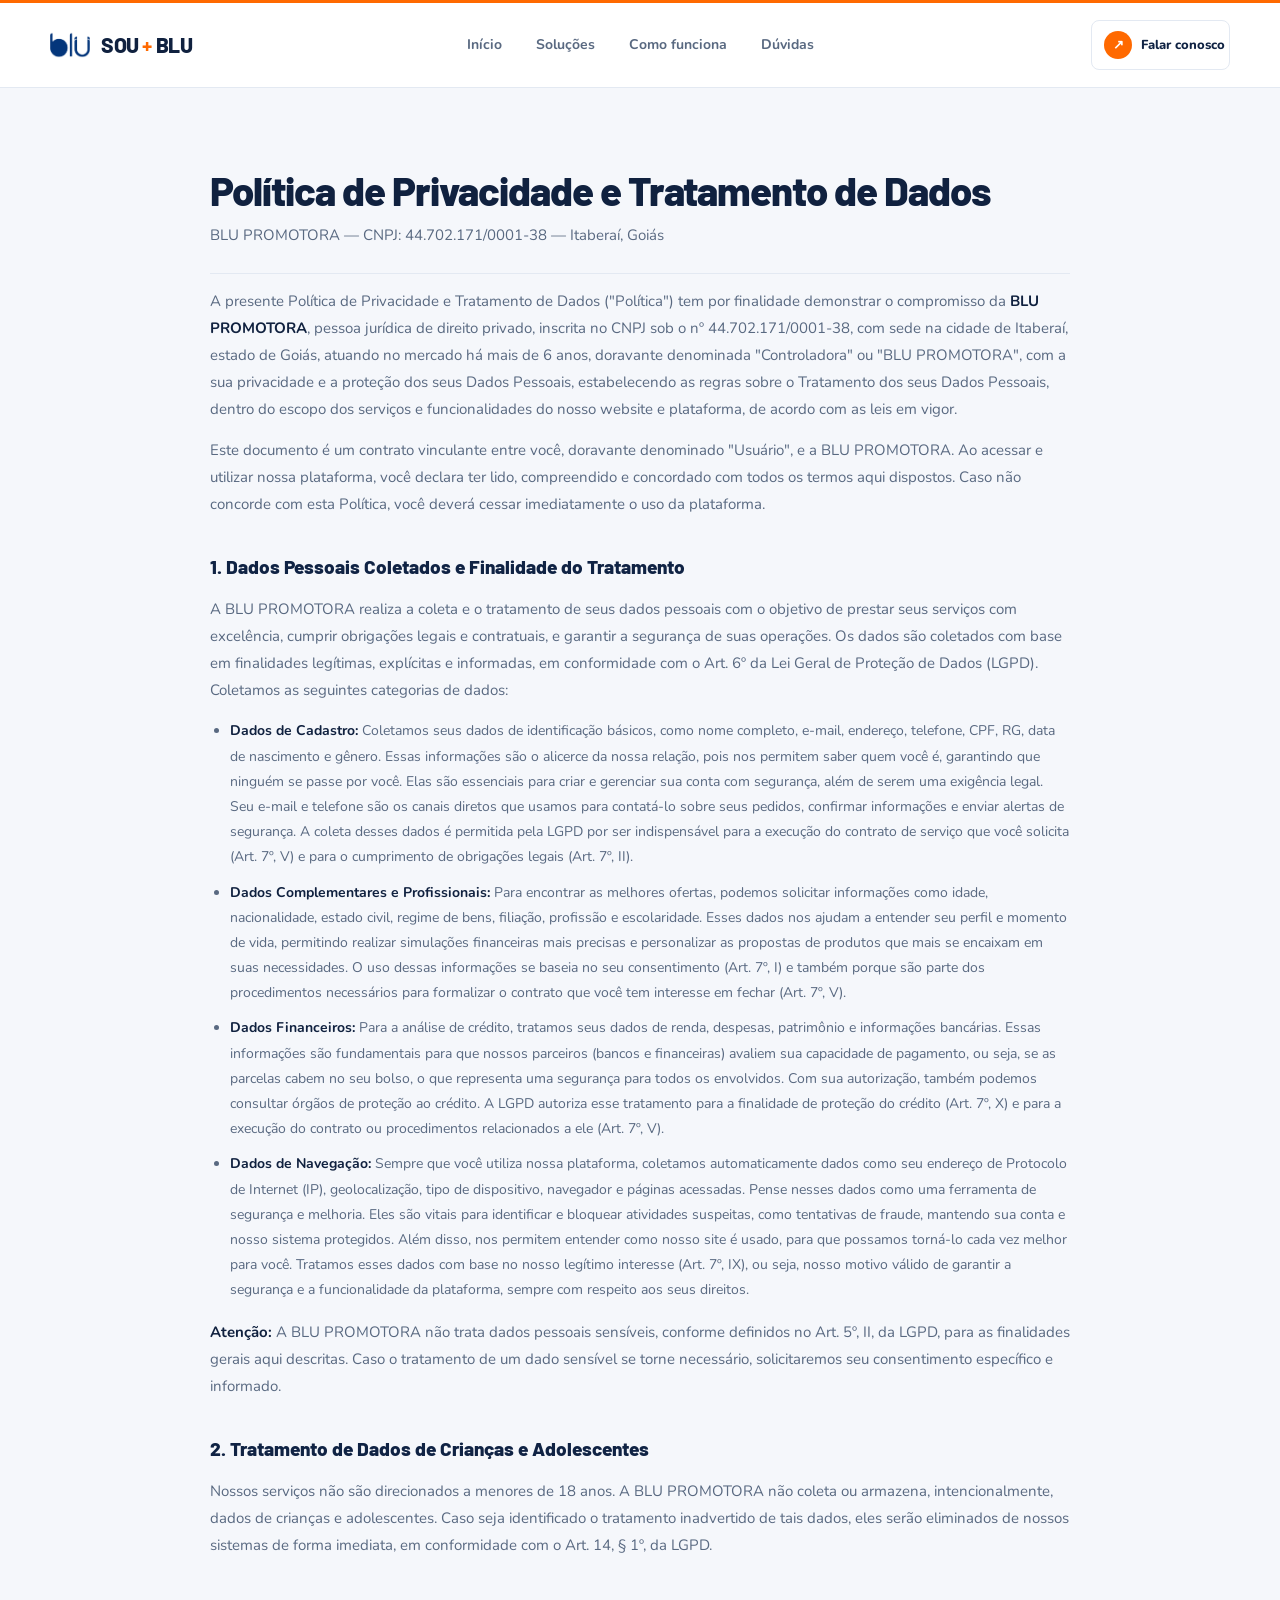
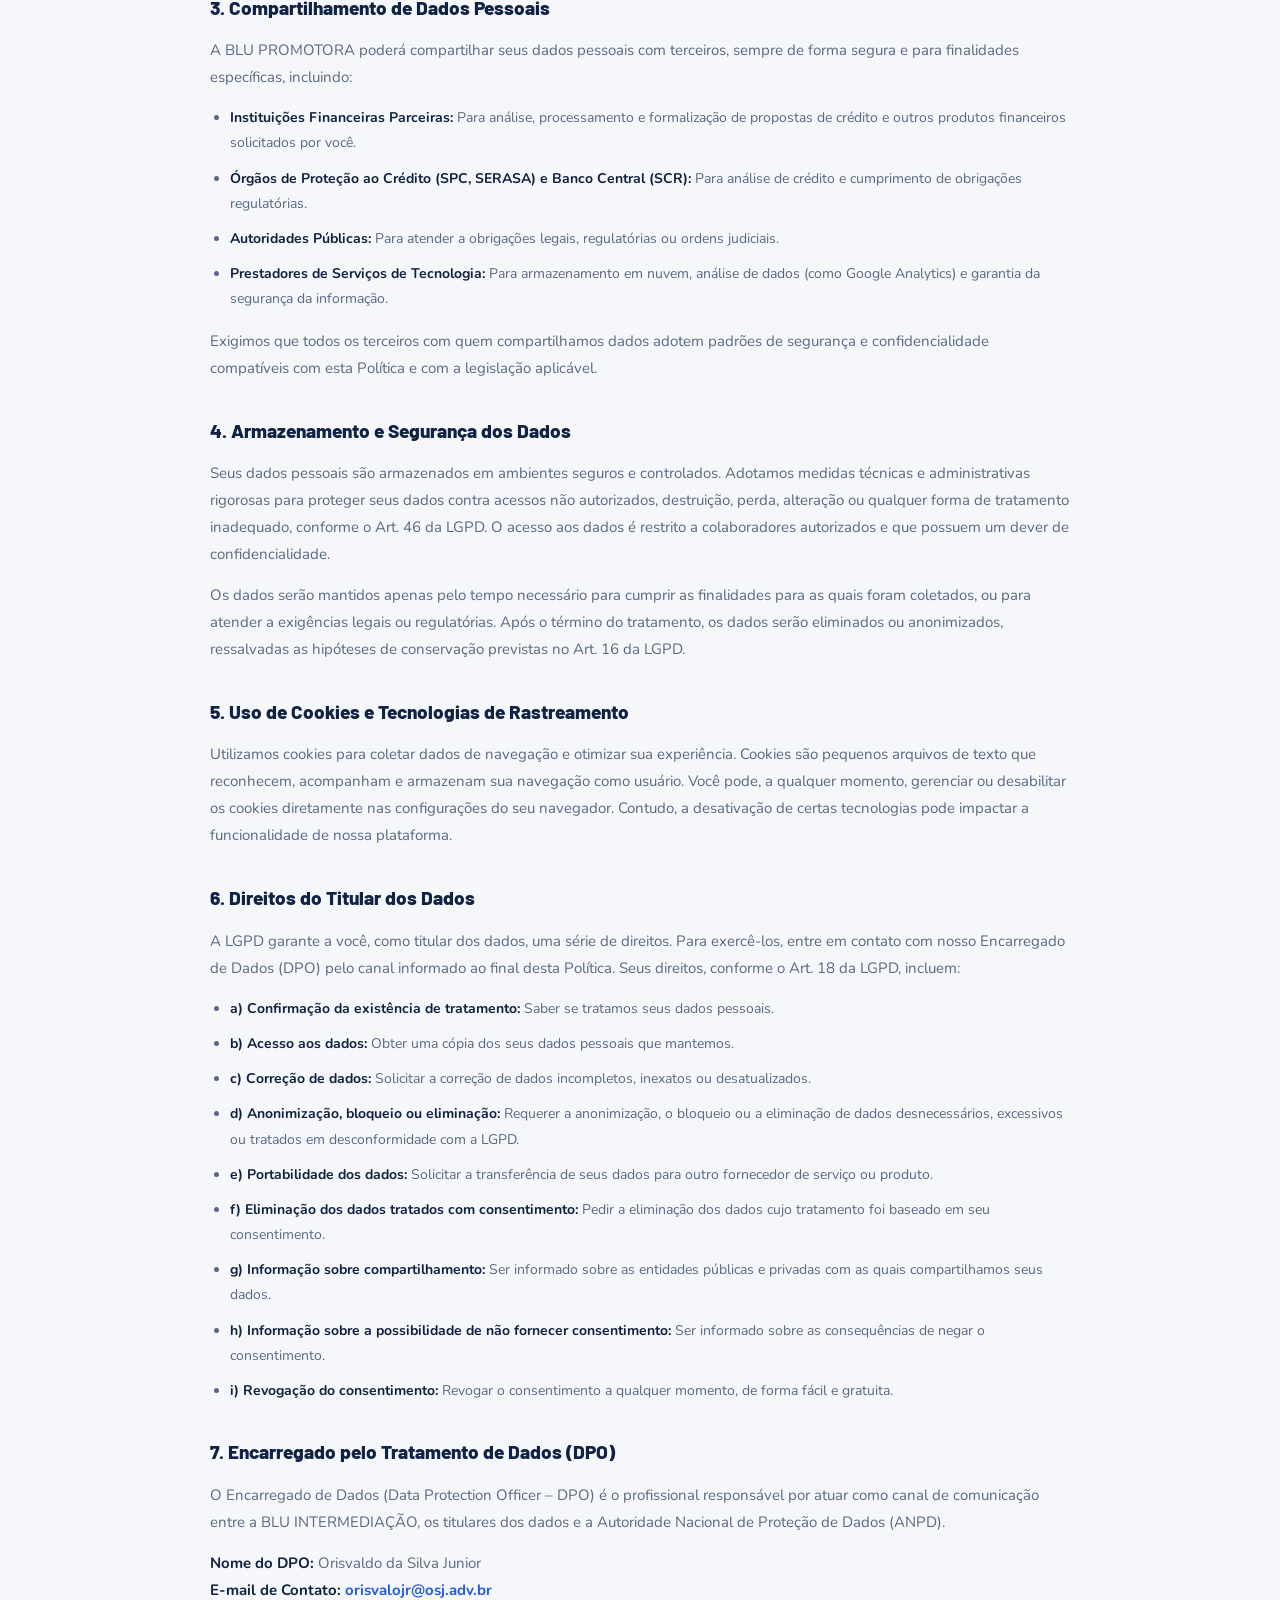
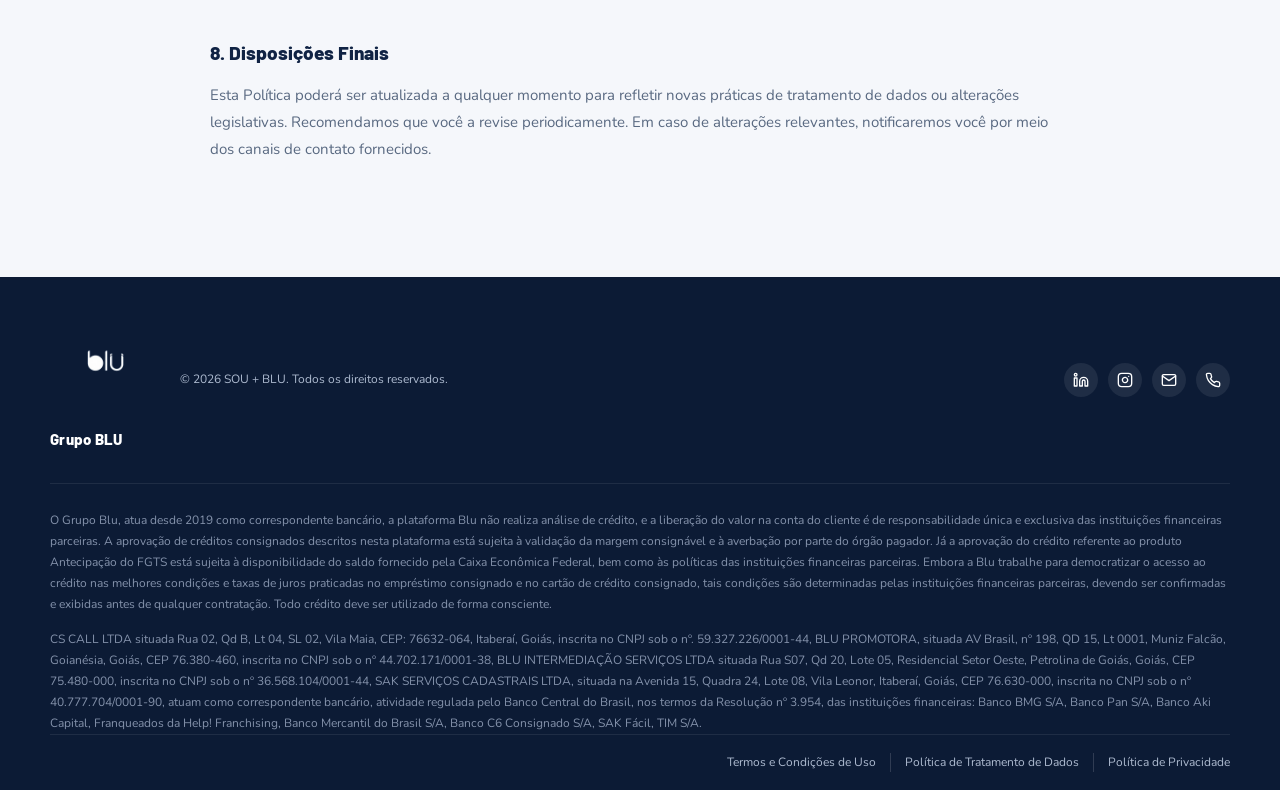
==== commit bf69d745: "Revisão visual do site e ajustes de footer/header Reescreve o style.css removendo CSS morto e regras" ====
--- a/politica-privacidade.html
+++ b/politica-privacidade.html
@@ -210,9 +210,9 @@
   <footer class="footer">
     <div class="container footer-top">
       <div class="footer-brand-group">
-        <a href="index.html" class="brand footer-brand">
-          <img class="brand-mark" src="logo-mark.png" alt="SOU + BLU">
-          <span>SOU <b>+</b> BLU</span>
+        <a href="index.html" class="footer-brand">
+          <img class="footer-logo" src="blu-logo-branca.png" alt="Grupo BLU">
+          <span class="footer-logo-caption">Grupo BLU</span>
         </a>
         <p class="footer-copy">© 2026 SOU + BLU. Todos os direitos reservados.</p>
       </div>
--- a/style.css
+++ b/style.css
@@ -1,19 +1,19 @@
 :root {
   --navy: #102344;
   --navy-2: #172d55;
-  --blue: #2160e8;
+  --blue: #2459dc;
   --blue-light: #edf4ff;
   --orange: #ff6900;
   --orange-light: #fff3e9;
-  --purple: #7255e8;
   --green: #00a978;
   --text: #10213f;
-  --muted: #72809a;
+  --muted: #596981;
   --line: #e3e9f2;
-  --bg: #f8faff;
+  --bg: #f5f7fb;
   --white: #ffffff;
-  --shadow: 0 18px 45px rgba(16, 35, 68, .09);
-  --radius: 18px; 
+  --shadow: 0 10px 26px rgba(16, 35, 68, .08);
+  --radius: 12px;
+  --radius-sm: 8px;
 }
 
 * {
@@ -49,83 +49,72 @@
   margin-inline: auto;
 }
 
+:focus-visible {
+  outline: 2px solid var(--orange);
+  outline-offset: 3px;
+}
+
+.skip-link {
+  position: fixed;
+  top: -100px;
+  left: 16px;
+  z-index: 2000;
+  padding: 12px 20px;
+  background: var(--white);
+  color: var(--navy);
+  border-radius: var(--radius-sm);
+}
+
+.skip-link:focus {
+  top: 12px;
+}
+
+/* =========================
+   NAVBAR
+========================= */
+
 .header {
   position: static;
   z-index: 1000;
-  background: rgba(255, 255, 255, .95);
-  backdrop-filter: blur(14px);
-  border-top: 4px solid var(--orange);
-  border-bottom: 1px solid rgba(227, 233, 242, .85);
-}
-
-/* =========================
-   NAVBAR
-========================= */
-
-.header {
-  position: static;
-  z-index: 1000;
-
-  background: rgba(255, 255, 255, 0.92);
-  backdrop-filter: blur(18px);
-  -webkit-backdrop-filter: blur(18px);
-
-  border-top: 3px solid #ff6900;
-  border-bottom: 1px solid rgba(16, 35, 68, 0.07);
-
-  box-shadow: 0 5px 25px rgba(16, 35, 68, 0.035);
+  background: var(--white);
+  border-top: 3px solid var(--orange);
+  border-bottom: 1px solid var(--line);
 }
 
 .nav {
-  min-height: 78px;
-
+  min-height: 84px;
   display: grid;
   grid-template-columns: 1fr auto 1fr;
-
   align-items: center;
   gap: 30px;
 }
-
-
-/* =========================
-   LOGO
-========================= */
 
 .brand {
   display: inline-flex;
   align-items: center;
   justify-self: start;
-
   gap: 11px;
-
   font-family: "Barlow", sans-serif;
-  font-size: 20px;
-  font-weight: 800;
-
+  font-size: 21px;
+  font-weight: 800;
   letter-spacing: -0.4px;
 }
 
 .brand b {
-  color: #ff6900;
+  color: var(--orange);
 }
 
 .brand-mark {
-  width: 34px;
-  height: 34px;
-
+  width: 40px;
+  height: 40px;
   display: grid;
   place-items: center;
-
-  border-radius: 10px;
+  border-radius: var(--radius-sm);
   overflow: hidden;
-
-  background: #102344;
+  background: var(--blue);
   color: #fff;
-
   font-size: 11px;
   font-weight: 900;
-
-  box-shadow: 0 5px 14px rgba(16, 35, 68, 0.16);
 }
 
 .brand-mark img {
@@ -136,436 +125,193 @@
   box-sizing: border-box;
 }
 
-
-/* =========================
-   MENU DESKTOP
-========================= */
-
 .desktop-nav {
   display: flex;
   align-items: center;
   justify-content: center;
-
   gap: 4px;
-
-  padding: 5px;
-
-  border: 1px solid #e8edf5;
-  border-radius: 14px;
-
-  background: #f8faff;
 }
 
 .desktop-nav a {
   position: relative;
-
   padding: 10px 15px;
-
-  border-radius: 10px;
-
-  color: #69768b;
-
-  font-size: 13px;
-  font-weight: 800;
-
-  transition: 0.2s ease;
+  border-radius: var(--radius-sm);
+  color: var(--muted);
+  font-size: 14px;
+  font-weight: 700;
+  transition: color 200ms ease, background-color 200ms ease;
 }
 
 .desktop-nav a:hover {
-  color: #102344;
-  background: #fff;
+  color: var(--navy);
+  background: var(--bg);
 }
 
 .desktop-nav a.active {
-  color: #102344;
-  background: #fff;
-
-  box-shadow: 0 3px 12px rgba(16, 35, 68, 0.07);
-}
-
-.desktop-nav a.active::after {
-  content: "";
-
-  position: absolute;
-
-  left: 50%;
-  bottom: 3px;
-
-  width: 4px;
-  height: 4px;
-
-  border-radius: 50%;
-
-  transform: translateX(-50%);
-
-  background: #ff6900;
-}
-
-
-/* =========================
-   BOTÃO FALAR CONOSCO
-========================= */
+  color: var(--blue);
+  background: var(--blue-light);
+}
 
 .nav-actions {
   justify-self: end;
-
-  display: flex;
-  align-items: center;
-
+  display: flex;
+  align-items: center;
   gap: 10px;
 }
 
 .nav-contact {
   display: inline-flex;
   align-items: center;
-
   gap: 9px;
-
-  padding: 10px 15px;
-
-  border: 1px solid #d8e0ed;
-  border-radius: 11px;
-
-  color: #102344;
+  padding: 10px 4px 10px 12px;
+  border: 1px solid var(--line);
+  border-radius: var(--radius-sm);
+  color: var(--navy);
   background: #fff;
-
-  font-size: 12px;
-  font-weight: 900;
-
-  transition: 0.2s ease;
+  font-size: 13px;
+  font-weight: 800;
+  transition: color 200ms ease, background-color 200ms ease, border-color 200ms ease;
 }
 
 .nav-contact:hover {
   color: #fff;
-
-  border-color: #102344;
-  background: #102344;
-
-  transform: translateY(-1px);
+  border-color: var(--navy);
+  background: var(--navy);
 }
 
 .nav-contact-icon {
-  width: 24px;
-  height: 24px;
-
+  width: 28px;
+  height: 28px;
   display: grid;
   place-items: center;
-
-  border-radius: 7px;
-
+  border-radius: 50%;
   color: #fff;
-  background: #ff6900;
-
+  background: var(--orange);
   font-size: 13px;
-}
-
-
-/* =========================
-   VÍDEO INSTITUCIONAL
-========================= */
-
-.institutional-video {
-  padding: 90px 0;
-  background: #f8faff;
-}
-
-.video-heading {
-  max-width: 700px;
-  margin: 0 auto 40px;
-  text-align: center;
-}
-
-.video-heading h2 {
-  font-family: "Barlow", sans-serif;
-  font-size: clamp(36px, 4vw, 50px);
-  line-height: 1.05;
-  letter-spacing: -1.5px;
-}
-
-.video-heading h2 span {
-  color: #2160e8;
-}
-
-.video-heading p {
-  max-width: 600px;
-  margin: 17px auto 0;
-  color: #72809a;
-  font-size: 15px;
-  line-height: 1.7;
-}
-
-
-/* Área do vídeo */
-
-.video-wrapper {
-  position: relative;
-
-  width: 100%;
-  max-width: 1050px;
-
-  margin: 0 auto;
-
-  aspect-ratio: 16 / 9;
-
-  overflow: hidden;
-
-  border-radius: 24px;
-
-  background: #102344;
-
-  box-shadow:
-    0 25px 60px rgba(16, 35, 68, 0.16);
-
-  border: 6px solid #fff;
-}
-
-
-/* Vídeo */
-
-.video-wrapper iframe {
-  width: 100%;
-  height: 100%;
-
-  display: block;
-
-  border: 0;
-}
-
-
-/* Identificação do vídeo */
-
-.video-label {
-  position: absolute;
-
-  left: 22px;
-  bottom: 22px;
-
-  display: flex;
-  align-items: center;
-
-  gap: 11px;
-
-  padding: 10px 14px;
-
-  border-radius: 12px;
-
-  color: #fff;
-
-  background: rgba(16, 35, 68, 0.88);
-
-  backdrop-filter: blur(10px);
-
-  pointer-events: none;
-}
-
-.video-play {
-  width: 34px;
-  height: 34px;
-
-  display: grid;
-  place-items: center;
-
-  border-radius: 9px;
-
-  color: #fff;
-  background: #ff6900;
-
-  font-size: 12px;
-}
-
-.video-label strong,
-.video-label small {
-  display: block;
-}
-
-.video-label strong {
-  font-size: 11px;
-}
-
-.video-label small {
-  margin-top: 1px;
-
-  color: #b9c7dd;
-
-  font-size: 9px;
-}
-
-
-/* =========================
-   MOBILE
-========================= */
-
-@media (max-width: 600px) {
-
-  .institutional-video {
-    padding: 70px 0;
-  }
-
-  .video-wrapper {
-    border-radius: 17px;
-    border-width: 4px;
-  }
-
-  .video-label {
-    left: 12px;
-    bottom: 12px;
-
-    padding: 7px 10px;
-  }
-
-  .video-play {
-    width: 29px;
-    height: 29px;
-  }
 }
 
 .menu-btn {
   display: none;
-
   width: 42px;
   height: 42px;
-
-  border: 1px solid #dfe6f0;
-  border-radius: 11px;
-
+  border: 1px solid var(--line);
+  border-radius: var(--radius-sm);
   background: #fff;
-
   cursor: pointer;
 }
 
 .menu-btn span {
   display: block;
-
-  width: 19px;
+  width: 20px;
   height: 2px;
-
-  margin: 4px auto;
-
-  border-radius: 5px;
-
-  background: #102344;
-}
+  margin: 5px auto;
+  border-radius: 4px;
+  background: var(--navy);
+  transition: transform 250ms ease, opacity 180ms ease;
+}
+
+.menu-btn[aria-expanded="true"] span:nth-child(1) { transform: translateY(7px) rotate(45deg); }
+.menu-btn[aria-expanded="true"] span:nth-child(2) { opacity: 0; }
+.menu-btn[aria-expanded="true"] span:nth-child(3) { transform: translateY(-7px) rotate(-45deg); }
 
 .mobile-menu {
   display: none;
 }
 
+.mobile-menu.open {
+  display: grid;
+  padding: 10px 24px 22px;
+  border-top: 1px solid var(--line);
+  background: #fff;
+}
+
+.mobile-menu a {
+  display: flex;
+  align-items: center;
+  gap: 15px;
+  padding: 14px 0;
+  border-bottom: 1px solid var(--line);
+  color: var(--muted);
+  font-size: 14px;
+  font-weight: 700;
+}
+
+.mobile-menu a span {
+  color: #9aa7ba;
+  font-size: 11px;
+  font-weight: 800;
+  letter-spacing: .5px;
+}
+
+.mobile-menu .mobile-contact {
+  margin-top: 8px;
+  padding: 14px 16px;
+  border: 0;
+  border-radius: var(--radius-sm);
+  color: #fff;
+  background: var(--navy);
+}
+
+.mobile-menu .mobile-contact b {
+  margin-left: auto;
+  color: var(--orange);
+  font-size: 16px;
+}
 
 /* =========================
-   RESPONSIVO
+   BOTÕES
 ========================= */
-
-@media (max-width: 800px) {
-
-  .nav {
-    display: flex;
-    justify-content: space-between;
-
-    min-height: 70px;
-  }
-
-  .desktop-nav,
-  .nav-contact {
-    display: none;
-  }
-
-  .nav-actions {
-    justify-self: auto;
-  }
-
-  .menu-btn {
-    display: block;
-  }
-
-  .mobile-menu {
-    display: none;
-
-    padding: 8px 16px 20px;
-
-    border-top: 1px solid #e3e9f2;
-
-    background: rgba(255, 255, 255, 0.98);
-  }
-
-  .mobile-menu.open {
-    display: grid;
-  }
-
-  .mobile-menu a {
-    display: flex;
-    align-items: center;
-    justify-content: space-between;
-
-    padding: 14px 0;
-
-    border-bottom: 1px solid #f0f3f8;
-
-    color: #5d6b83;
-
-    font-size: 13px;
-    font-weight: 800;
-  }
-
-  .mobile-menu a span {
-    color: #9aa7ba;
-
-    font-size: 10px;
-    font-weight: 900;
-
-    letter-spacing: 1px;
-  }
-
-  .mobile-menu .mobile-contact {
-    margin-top: 8px;
-
-    padding: 14px 16px;
-
-    border: 0;
-    border-radius: 11px;
-
-    color: #fff;
-    background: #102344;
-  }
-
-  .mobile-menu .mobile-contact b {
-    color: #ff6900;
-
-    font-size: 18px;
-  }
-}
 
 .btn {
   display: inline-flex;
   align-items: center;
   justify-content: center;
-  gap: 12px;
+  gap: 10px;
+  min-height: 48px;
   border: 0;
-  border-radius: 11px;
-  padding: 13px 20px;
+  border-radius: var(--radius-sm);
+  padding: 13px 22px;
+  font: inherit;
   font-size: 14px;
   font-weight: 800;
   cursor: pointer;
-  transition: transform .2s ease, box-shadow .2s ease, background .2s ease;
+  transition: transform 180ms ease, box-shadow 180ms ease, background-color 180ms ease, color 180ms ease, border-color 180ms ease;
+}
+
+.btn span {
+  display: inline-block;
+  transition: transform 200ms ease;
+}
+
+.btn:hover span {
+  transform: translateX(3px);
 }
 
 .btn:hover {
-  transform: translateY(-2px);
+  transform: translateY(-1px);
+}
+
+.btn:active {
+  transform: translateY(0);
 }
 
 .btn-primary {
   color: #fff;
   background: var(--blue);
-  box-shadow: 0 10px 25px rgba(33, 96, 232, .24);
 }
 
 .btn-primary:hover {
-  background: #1554d7;
+  background: #1d4bc4;
 }
 
 .btn-outline {
   color: var(--navy);
-  border: 1px solid #cfd8e7;
+  border: 1px solid var(--line);
   background: #fff;
+}
+
+.btn-outline:hover {
+  border-color: var(--navy);
 }
 
 .btn-white {
@@ -574,51 +320,46 @@
   padding-inline: 24px;
 }
 
-.menu-btn {
-  display: none;
-  border: 0;
-  background: transparent;
-  width: 42px;
-  height: 42px;
-  cursor: pointer;
-}
-
-.menu-btn span {
-  display: block;
-  width: 22px;
-  height: 2px;
-  margin: 5px auto;
-  background: var(--navy);
-  border-radius: 4px;
-}
-
-.mobile-menu {
-  display: none;
-}
+.text-link {
+  color: var(--navy);
+  font-size: 14px;
+  font-weight: 800;
+  transition: color 200ms ease;
+}
+
+.text-link span {
+  display: inline-block;
+  margin-left: 6px;
+  color: var(--blue);
+  transition: transform 200ms ease;
+}
+
+.text-link:hover span {
+  transform: translateX(3px);
+}
+
+/* =========================
+   HERO
+========================= */
 
 .hero {
   position: relative;
-  min-height: 650px;
-  display: flex;
-  align-items: center;
-  overflow: hidden;
-  background:
-    radial-gradient(circle at 80% 50%, rgba(33, 96, 232, .07), transparent 32%),
-    linear-gradient(180deg, #fff 0%, #f8faff 100%);
+  min-height: 620px;
+  display: flex;
+  align-items: center;
+  background: linear-gradient(180deg, #fff 0%, var(--bg) 100%);
 }
 
 .hero-grid {
-  position: relative;
-  z-index: 2;
-  display: grid;
-  grid-template-columns: 1fr 1fr;
-  align-items: center;
-  gap: 55px;
-  padding: 75px 0 90px;
+  display: grid;
+  grid-template-columns: 1.05fr .95fr;
+  align-items: center;
+  gap: 50px;
+  padding: 76px 0 84px;
 }
 
 .hero-copy {
-  max-width: 620px;
+  max-width: 580px;
 }
 
 .eyebrow {
@@ -628,30 +369,29 @@
   margin-bottom: 18px;
   color: var(--blue);
   text-transform: uppercase;
-  letter-spacing: 1.3px;
-  font-size: 11px;
+  letter-spacing: 1.2px;
+  font-size: 12px;
   font-weight: 800;
 }
 
 .eyebrow i {
-  width: 8px;
-  height: 8px;
+  width: 7px;
+  height: 7px;
   border-radius: 50%;
   background: var(--orange);
 }
 
 .hero h1,
 .section-heading h2,
-.why-copy h2,
-.contact-box h2 {
+.why-copy h2 {
   font-family: "Barlow", sans-serif;
-  letter-spacing: -1.5px;
-  line-height: 1.05;
+  letter-spacing: -1.3px;
+  line-height: 1.07;
 }
 
 .hero h1 {
-  max-width: 650px;
-  font-size: clamp(48px, 5.5vw, 72px);
+  max-width: 620px;
+  font-size: clamp(40px, 4.6vw, 60px);
   font-weight: 800;
 }
 
@@ -661,37 +401,28 @@
 }
 
 .hero-copy > p {
-  max-width: 570px;
-  margin-top: 25px;
+  max-width: 500px;
+  margin-top: 22px;
   color: var(--muted);
   font-size: 17px;
-  line-height: 1.75;
+  line-height: 1.7;
 }
 
 .hero-actions {
   display: flex;
   align-items: center;
   flex-wrap: wrap;
-  gap: 24px;
-  margin-top: 32px;
-}
-
-.text-link {
-  color: var(--navy);
-  font-size: 14px;
-  font-weight: 800;
-}
-
-.text-link span {
-  margin-left: 6px;
-  color: var(--blue);
+  gap: 22px;
+  margin-top: 30px;
 }
 
 .trust-row {
   display: flex;
   align-items: center;
   gap: 20px;
-  margin-top: 52px;
+  margin-top: 40px;
+  padding-top: 24px;
+  border-top: 1px solid var(--line);
 }
 
 .trust-item {
@@ -705,12 +436,12 @@
 
 .trust-item small {
   color: var(--muted);
-  font-size: 11px;
+  font-size: 12px;
 }
 
 .divider {
   width: 1px;
-  height: 35px;
+  height: 32px;
   background: var(--line);
 }
 
@@ -720,41 +451,26 @@
 }
 
 .main-card {
-  position: relative;
-  width: min(380px, 100%);
+  width: min(360px, 100%);
   padding: clamp(24px, 3vw, 30px);
-  border-radius: 25px;
-  background: linear-gradient(145deg, var(--navy), #1c3970);
+  border-radius: var(--radius);
+  background: linear-gradient(155deg, var(--navy), var(--navy-2));
   color: #fff;
-  box-shadow: 0 35px 70px rgba(16, 35, 68, .18);
-}
-
-.card-top,
-.card-footer {
-  display: flex;
-  justify-content: space-between;
-  align-items: center;
+  box-shadow: 0 20px 40px rgba(16, 35, 68, .16);
 }
 
 .card-top {
-  color: #dbe6fb;
+  color: #c3d1ea;
   font-size: 12px;
   font-weight: 700;
-}
-
-.status-dot {
-  width: 9px;
-  height: 9px;
-  background: #42d5a5;
-  border-radius: 50%;
-  box-shadow: 0 0 0 5px rgba(66, 213, 165, .12);
+  letter-spacing: .3px;
 }
 
 .main-card h3 {
-  margin-top: 42px;
+  margin-top: 32px;
   font-family: "Barlow", sans-serif;
-  font-size: 31px;
-  line-height: 1.1;
+  font-size: 30px;
+  line-height: 1.15;
 }
 
 .main-card h3 span {
@@ -765,11 +481,11 @@
   display: flex;
   align-items: center;
   gap: 13px;
-  margin-top: 30px;
+  margin-top: 28px;
   padding: 14px;
-  border: 1px solid rgba(255,255,255,.12);
-  border-radius: 14px;
-  background: rgba(255,255,255,.07);
+  border: 1px solid rgba(255, 255, 255, .12);
+  border-radius: var(--radius-sm);
+  background: rgba(255, 255, 255, .06);
 }
 
 .mini-icon {
@@ -777,11 +493,10 @@
   height: 38px;
   display: grid;
   place-items: center;
-  border-radius: 10px;
+  border-radius: var(--radius-sm);
   color: #fff;
   background: var(--orange);
-  font-size: 12px;
-  font-weight: 800;
+  flex-shrink: 0;
 }
 
 .mini-icon svg,
@@ -790,35 +505,28 @@
   height: 55%;
 }
 
-.credit-box small,
-.card-footer small {
+.credit-box small {
   display: block;
   color: #aebddd;
-  font-size: 10px;
+  font-size: 11px;
 }
 
 .credit-box strong {
   font-size: 13px;
 }
 
-.progress {
-  height: 5px;
-  margin-top: 25px;
-  overflow: hidden;
-  border-radius: 99px;
-  background: rgba(255,255,255,.12);
-}
-
-.progress span {
-  display: block;
-  width: 73%;
-  height: 100%;
-  border-radius: inherit;
-  background: var(--orange);
-}
-
 .card-footer {
-  margin-top: 16px;
+  display: flex;
+  justify-content: space-between;
+  align-items: center;
+  margin-top: 22px;
+  padding-top: 18px;
+  border-top: 1px solid rgba(255, 255, 255, .12);
+}
+
+.card-footer small {
+  color: #aebddd;
+  font-size: 11px;
 }
 
 .card-footer b {
@@ -826,16 +534,16 @@
   font-size: 11px;
 }
 
+/* =========================
+   SEÇÕES GERAIS
+========================= */
+
 .section {
-  padding: 105px 0;
-}
-
-.solutions {
-  background: #fff;
+  padding: 80px 0;
 }
 
 .section-heading {
-  max-width: 650px;
+  max-width: 640px;
 }
 
 .section-heading.centered {
@@ -844,159 +552,257 @@
 }
 
 .section-heading h2 {
-  font-size: clamp(36px, 4vw, 49px);
+  font-size: clamp(32px, 3.4vw, 42px);
   font-weight: 800;
 }
 
 .section-heading p {
-  margin-top: 17px;
+  margin-top: 14px;
   color: var(--muted);
   font-size: 15px;
 }
 
+/* Vídeo institucional */
+
+.institutional-video {
+  padding: 72px 0;
+  background: #fff;
+  border-bottom: 1px solid var(--line);
+}
+
+.about-grid {
+  display: grid;
+  grid-template-columns: .85fr 1.15fr;
+  align-items: center;
+  gap: 70px;
+}
+
+.about-mark {
+  min-height: 250px;
+  border-radius: var(--radius);
+  background: var(--navy-2);
+  color: #fff;
+  display: flex;
+  flex-direction: column;
+  justify-content: center;
+  padding: 36px;
+}
+
+.about-mark > span {
+  font-size: 20px;
+  letter-spacing: 6px;
+  font-weight: 800;
+}
+
+.about-mark strong {
+  font: 800 58px/1.15 "Barlow", sans-serif;
+  letter-spacing: -2px;
+}
+
+.about-mark small {
+  margin-top: 22px;
+  font-size: 11px;
+  letter-spacing: 1.2px;
+  color: #c0d4ff;
+}
+
+.video-heading h2 {
+  font-size: clamp(30px, 3.2vw, 40px);
+}
+
+.video-heading p {
+  margin: 16px 0;
+  max-width: 540px;
+  color: var(--muted);
+  font-size: 15px;
+  line-height: 1.7;
+}
+
+.configured-video {
+  width: 100%;
+  aspect-ratio: 16 / 9;
+  border: 0;
+  border-radius: var(--radius);
+}
+
+/* Soluções */
+
+.solutions {
+  background: var(--bg);
+}
+
 .solutions-grid {
   display: grid;
   grid-template-columns: repeat(4, 1fr);
-  gap: 17px;
-  margin-top: 50px;
+  gap: 18px;
+  margin-top: 44px;
 }
 
 .solution-card {
   position: relative;
-  min-height: 280px;
-  padding: 27px;
+  display: flex;
+  flex-direction: column;
+  min-height: 290px;
+  padding: 26px 24px;
   border: 1px solid var(--line);
   border-radius: var(--radius);
   background: #fff;
-  transition: .25s ease;
+  transition: transform 180ms ease, box-shadow 180ms ease, border-color 180ms ease;
 }
 
 .solution-card:hover {
-  transform: translateY(-5px);
+  transform: translateY(-3px);
+  border-color: #c7d4ea;
   box-shadow: var(--shadow);
 }
 
 .solution-card.featured {
-  border-color: #d8e3fb;
-  box-shadow: 0 15px 40px rgba(33,96,232,.09);
+  background: var(--navy-2);
+  color: #fff;
+  border-color: var(--navy-2);
+}
+
+.solution-card.featured p {
+  color: #c9d5ee;
+}
+
+.solution-card.featured a {
+  color: #fff;
+  border-color: rgba(255, 255, 255, .2);
 }
 
 .solution-icon {
-  width: 48px;
-  height: 48px;
+  width: 46px;
+  height: 46px;
   display: grid;
   place-items: center;
-  border-radius: 13px;
-  font-weight: 900;
-  margin-bottom: 22px;
+  border-radius: var(--radius-sm);
+  margin-bottom: 20px;
 }
 
 .solution-icon.blue { color: var(--blue); background: var(--blue-light); }
 .solution-icon.orange { color: var(--orange); background: var(--orange-light); }
-.solution-icon.purple { color: var(--purple); background: #f1edff; }
-.solution-icon.green { color: var(--green); background: #e9faf4; }
+.solution-icon.navy { color: var(--navy); background: #eef1f7; }
 
 .card-tag {
   position: absolute;
-  top: 27px;
+  top: 26px;
   right: 20px;
-  padding: 5px 8px;
-  border-radius: 99px;
+  padding: 5px 9px;
+  border-radius: 999px;
   color: var(--blue);
   background: var(--blue-light);
   text-transform: uppercase;
-  font-size: 8px;
-  font-weight: 900;
-  letter-spacing: .6px;
+  font-size: 10px;
+  font-weight: 800;
+  letter-spacing: .4px;
 }
 
 .solution-card h3 {
   font-family: "Barlow", sans-serif;
-  font-size: 22px;
+  font-size: 21px;
 }
 
 .solution-card p {
   margin-top: 10px;
+  margin-bottom: 22px;
   color: var(--muted);
+  font-size: 14px;
+  line-height: 1.65;
+}
+
+.solution-card a {
+  display: flex;
+  justify-content: space-between;
+  margin-top: auto;
+  padding-top: 16px;
+  border-top: 1px solid var(--line);
+  color: var(--blue);
   font-size: 13px;
-  line-height: 1.7;
-}
-
-.solution-card a {
-  position: absolute;
-  left: 27px;
-  bottom: 25px;
-  color: var(--blue);
-  font-size: 12px;
-  font-weight: 900;
+  font-weight: 800;
+  transition: color 200ms ease;
 }
 
 .solution-card a span {
-  margin-left: 5px;
-}
+  display: inline-block;
+  transition: transform 200ms ease;
+}
+
+.solution-card a:hover span {
+  transform: translateX(3px);
+}
+
+/* Por que a SOU + BLU */
 
 .why {
-  background: var(--bg);
+  background: #fff;
 }
 
 .why-grid {
   display: grid;
   grid-template-columns: .85fr 1.15fr;
   align-items: center;
-  gap: 90px;
+  gap: 80px;
 }
 
 .why-copy h2 {
-  max-width: 520px;
-  font-size: clamp(38px, 4vw, 53px);
+  max-width: 500px;
+  font-size: clamp(34px, 3.6vw, 46px);
 }
 
 .why-copy p {
-  max-width: 530px;
-  margin: 23px 0 30px;
+  max-width: 510px;
+  margin: 20px 0 26px;
   color: var(--muted);
   font-size: 15px;
-  line-height: 1.8;
+  line-height: 1.75;
 }
 
 .benefits {
   display: grid;
-  grid-template-columns: 1fr 1fr;
-  gap: 17px;
+  grid-template-columns: repeat(3, 1fr);
+  gap: 16px;
 }
 
 .benefit {
   min-height: 180px;
-  padding: 26px;
+  padding: 24px;
   border: 1px solid var(--line);
   border-radius: var(--radius);
-  background: #fff;
+  background: var(--bg);
+  transition: transform 180ms ease, border-color 180ms ease, box-shadow 180ms ease;
 }
 
 .benefit-number {
-  margin-bottom: 25px;
+  margin-bottom: 18px;
   color: var(--orange);
   font-family: "Barlow", sans-serif;
-  font-size: 12px;
+  font-size: 14px;
   font-weight: 800;
 }
 
 .benefit h3 {
   font-family: "Barlow", sans-serif;
-  font-size: 19px;
+  font-size: 18px;
 }
 
 .benefit p {
   margin-top: 8px;
   color: var(--muted);
-  font-size: 12px;
+  font-size: 14px;
   line-height: 1.6;
 }
 
+/* Como funciona */
+
+.steps {
+  background: var(--bg);
+}
+
 .steps-grid {
   display: grid;
-  grid-template-columns: repeat(4, 1fr);
-  margin-top: 55px;
+  grid-template-columns: repeat(3, 1fr);
+  margin-top: 50px;
 }
 
 .step {
@@ -1006,45 +812,48 @@
 
 .step > span {
   display: grid;
-  width: 47px;
-  height: 47px;
+  width: 48px;
+  height: 48px;
   place-items: center;
-  margin-bottom: 23px;
-  border-radius: 13px;
+  margin-bottom: 20px;
+  border-radius: var(--radius-sm);
+  border: 1px solid var(--line);
   color: var(--blue);
-  background: var(--blue-light);
-  font-size: 12px;
+  background: #fff;
+  font-size: 13px;
   font-weight: 900;
 }
 
 .step h3 {
   font-family: "Barlow", sans-serif;
-  font-size: 20px;
+  font-size: 19px;
 }
 
 .step p {
-  margin-top: 9px;
+  margin-top: 8px;
   color: var(--muted);
-  font-size: 12px;
-  line-height: 1.7;
+  font-size: 14px;
+  line-height: 1.6;
 }
 
 .step-line {
   position: absolute;
-  top: 23px;
-  left: 65px;
+  top: 24px;
+  left: 66px;
   right: 20px;
-  border-top: 1px dashed #cbd5e5;
-}
+  border-top: 1px dashed var(--line);
+}
+
+/* Dúvidas */
 
 .faq {
-  background: var(--bg);
+  background: #fff;
 }
 
 .faq-grid {
   display: grid;
   grid-template-columns: .8fr 1.2fr;
-  gap: 90px;
+  gap: 80px;
 }
 
 .accordion {
@@ -1054,9 +863,14 @@
 
 .accordion details {
   border: 1px solid var(--line);
-  border-radius: 13px;
+  border-radius: var(--radius-sm);
   background: #fff;
   overflow: hidden;
+}
+
+.accordion details[open] {
+  border-color: #b8cafa;
+  background: var(--bg);
 }
 
 .accordion summary {
@@ -1064,7 +878,7 @@
   padding: 20px 50px 20px 22px;
   list-style: none;
   cursor: pointer;
-  font-size: 14px;
+  font-size: 15px;
   font-weight: 800;
 }
 
@@ -1082,14 +896,25 @@
 }
 
 .accordion details[open] summary::after {
-  content: "−";
+  content: "\2212";
 }
 
 .accordion p {
   padding: 0 22px 20px;
   color: var(--muted);
-  font-size: 12px;
-  line-height: 1.7;
+  font-size: 14px;
+  line-height: 1.65;
+}
+
+@media (prefers-reduced-motion: no-preference) {
+  @keyframes fade-in {
+    from { opacity: 0; }
+    to { opacity: 1; }
+  }
+
+  .accordion details[open] p {
+    animation: fade-in 200ms ease-out both;
+  }
 }
 
 /* =========================
@@ -1097,13 +922,13 @@
 ========================= */
 
 .partners {
-  background: #fff;
+  background: var(--bg);
 }
 
 .partners-grid {
   display: grid;
   grid-template-columns: .8fr 1.2fr;
-  gap: 70px;
+  gap: 60px;
   align-items: start;
 }
 
@@ -1113,7 +938,7 @@
   padding: 32px;
   border: 1px solid var(--line);
   border-radius: var(--radius);
-  background: var(--bg);
+  background: #fff;
 }
 
 .form-row {
@@ -1129,16 +954,17 @@
 
 .form-field label {
   color: var(--text);
-  font-size: 12px;
-  font-weight: 800;
+  font-size: 13px;
+  font-weight: 700;
 }
 
 .form-field input,
 .form-field select,
 .form-field textarea {
+  min-height: 46px;
   padding: 12px 14px;
   border: 1px solid var(--line);
-  border-radius: 10px;
+  border-radius: var(--radius-sm);
   background: #fff;
   color: var(--text);
   font: inherit;
@@ -1204,72 +1030,9 @@
   font-weight: 700;
 }
 
-@media (max-width: 900px) {
-  .partners-grid {
-    grid-template-columns: 1fr;
-    gap: 34px;
-  }
-}
-
-@media (max-width: 600px) {
-  .form-row {
-    grid-template-columns: 1fr;
-  }
-
-  .partners-form {
-    padding: 22px;
-  }
-}
-
-.contact {
-  padding-top: 50px;
-  padding-bottom: 100px;
-}
-
-.contact-box {
-  position: relative;
-  display: flex;
-  align-items: center;
-  justify-content: space-between;
-  gap: 30px;
-  overflow: hidden;
-  padding: 55px 65px;
-  border-radius: 24px;
-  background: var(--navy);
-  color: #fff;
-}
-
-.contact-box::after {
-  content: "";
-  position: absolute;
-  width: 330px;
-  height: 330px;
-  right: 80px;
-  top: -200px;
-  border: 1px solid rgba(255,255,255,.08);
-  border-radius: 50%;
-  box-shadow: 0 0 0 60px rgba(255,255,255,.025), 0 0 0 120px rgba(255,255,255,.018);
-}
-
-.eyebrow.light {
-  color: #8eb4ff;
-}
-
-.contact-box h2 {
-  font-size: 48px;
-}
-
-.contact-box p {
-  max-width: 530px;
-  margin-top: 10px;
-  color: #b5c4df;
-}
-
-.contact-box .btn {
-  position: relative;
-  z-index: 2;
-  flex-shrink: 0;
-}
+/* =========================
+   FOOTER
+========================= */
 
 .footer {
   color: #aebbd0;
@@ -1283,7 +1046,7 @@
   justify-content: space-between;
   gap: 20px 32px;
   padding: 32px 0;
-  border-bottom: 1px solid rgba(255,255,255,.08);
+  border-bottom: 1px solid rgba(255, 255, 255, .08);
 }
 
 .footer-brand-group {
@@ -1294,23 +1057,28 @@
 }
 
 .footer-brand {
+  display: flex;
+  flex-direction: column;
+  align-items: flex-start;
+  gap: 8px;
   color: #fff;
+}
+
+.footer-logo {
+  width: 110px;
+  height: auto;
+  object-fit: contain;
+}
+
+.footer-logo-caption {
+  font-family: "Barlow", sans-serif;
+  font-size: 15px;
+  font-weight: 800;
+  letter-spacing: .3px;
 }
 
 .footer-copy {
   font-size: 12px;
-}
-
-.footer-links {
-  display: flex;
-  flex-wrap: wrap;
-  gap: 10px 24px;
-  font-size: 13px;
-  font-weight: 700;
-}
-
-.footer-links a:hover {
-  color: #fff;
 }
 
 .footer-social {
@@ -1324,11 +1092,9 @@
   width: 34px;
   height: 34px;
   border-radius: 50%;
-  background: rgba(255,255,255,.08);
+  background: rgba(255, 255, 255, .08);
   color: #fff;
-  font-size: 12px;
-  font-weight: 800;
-  transition: background-color .2s ease;
+  transition: background-color 200ms ease;
 }
 
 .social-btn svg {
@@ -1347,8 +1113,8 @@
 }
 
 .footer-legal p {
-  font-size: 11px;
-  line-height: 1.8;
+  font-size: 12px;
+  line-height: 1.75;
   color: #8492ab;
 }
 
@@ -1390,8 +1156,8 @@
   display: flex;
   justify-content: flex-end;
   padding: 18px 0;
-  border-top: 1px solid rgba(255,255,255,.08);
-  font-size: 11px;
+  border-top: 1px solid rgba(255, 255, 255, .08);
+  font-size: 12px;
 }
 
 .footer-policy-links {
@@ -1402,7 +1168,8 @@
 
 .footer-policy-links a {
   padding-right: 14px;
-  border-right: 1px solid rgba(255,255,255,.15);
+  border-right: 1px solid rgba(255, 255, 255, .15);
+  transition: color 200ms ease;
 }
 
 .footer-policy-links a:last-child {
@@ -1419,7 +1186,7 @@
 ========================= */
 
 .legal {
-  padding: 90px 0 105px;
+  padding: 80px 0 100px;
   background: var(--bg);
 }
 
@@ -1430,7 +1197,7 @@
 
 .legal-container h1 {
   font-family: "Barlow", sans-serif;
-  font-size: clamp(30px, 4vw, 44px);
+  font-size: clamp(28px, 3.6vw, 40px);
   font-weight: 800;
   letter-spacing: -1px;
   line-height: 1.1;
@@ -1447,10 +1214,10 @@
 }
 
 .legal-container h2 {
-  margin: 36px 0 14px;
+  margin: 34px 0 14px;
   color: var(--navy);
   font-family: "Barlow", sans-serif;
-  font-size: 20px;
+  font-size: 19px;
   font-weight: 800;
 }
 
@@ -1482,43 +1249,32 @@
   font-weight: 700;
 }
 
-@media (max-width: 700px) {
-  .legal {
-    padding: 60px 0 75px;
-  }
-
-  .legal-container h1 {
-    font-size: 28px;
-  }
-}
-
-/* Responsivo */
+/* =========================
+   RESPONSIVO
+========================= */
+
 @media (max-width: 1050px) {
-  .desktop-nav {
-    gap: 20px;
+  .hero-grid,
+  .about-grid,
+  .why-grid,
+  .faq-grid {
+    gap: 40px;
   }
 
   .solutions-grid {
     grid-template-columns: 1fr 1fr;
   }
-
-  .hero-grid {
-    gap: 25px;
-  }
-
-  .why-grid,
-  .faq-grid {
-    gap: 50px;
-  }
-}
-
-@media (max-width: 800px) {
-  .container {
-    width: min(100% - 32px, 600px);
+}
+
+@media (max-width: 900px) {
+  .nav {
+    display: flex;
+    justify-content: space-between;
+    min-height: 72px;
   }
 
   .desktop-nav,
-  .nav-cta {
+  .nav-contact {
     display: none;
   }
 
@@ -1526,26 +1282,16 @@
     display: block;
   }
 
-  .mobile-menu {
-    display: none;
-    padding: 8px 16px 20px;
-    border-top: 1px solid var(--line);
-    background: #fff;
-  }
-
-  .mobile-menu.open {
-    display: grid;
-  }
-
-  .mobile-menu a {
-    padding: 13px 0;
-    border-bottom: 1px solid #f0f3f8;
-  }
-
   .hero-grid,
+  .about-grid,
   .why-grid,
-  .faq-grid {
+  .faq-grid,
+  .partners-grid {
     grid-template-columns: 1fr;
+  }
+
+  .partners-grid {
+    gap: 34px;
   }
 
   .hero {
@@ -1553,7 +1299,9 @@
   }
 
   .hero-grid {
-    padding: 65px 0;
+    padding: 56px 0;
+    max-width: 600px;
+    margin-inline: auto;
   }
 
   .hero-copy {
@@ -1569,14 +1317,15 @@
     margin-inline: auto;
   }
 
-  .hero-actions {
-    justify-content: center;
-  }
-
+  .hero-actions,
   .trust-row {
     justify-content: center;
   }
 
+  .about-mark {
+    padding: 30px;
+  }
+
   .why-copy {
     text-align: center;
   }
@@ -1587,14 +1336,6 @@
 
   .why-copy p {
     margin-inline: auto;
-  }
-
-  .why-copy .btn {
-    margin-top: 5px;
-  }
-
-  .faq-grid {
-    gap: 45px;
   }
 
   .faq .section-heading {
@@ -1602,12 +1343,6 @@
     margin-inline: auto;
   }
 
-  .contact-box {
-    flex-direction: column;
-    align-items: flex-start;
-    padding: 45px 35px;
-  }
-
   .footer-bottom {
     justify-content: center;
   }
@@ -1618,35 +1353,59 @@
   }
 }
 
-@media (max-width: 560px) {
+@media (max-width: 700px) {
+  .legal {
+    padding: 56px 0 70px;
+  }
+}
+
+@media (max-width: 600px) {
+  .container {
+    width: calc(100% - 32px);
+  }
+
+  .brand-name {
+    font-size: 19px;
+  }
+
+  .form-row {
+    grid-template-columns: 1fr;
+  }
+
+  .partners-form {
+    padding: 22px;
+  }
+
   .hero h1 {
-    font-size: 43px;
+    font-size: clamp(36px, 9.5vw, 48px);
   }
 
   .hero-copy > p {
-    font-size: 15px;
+    font-size: 16px;
   }
 
   .hero-actions {
     flex-direction: column;
-    gap: 17px;
-  }
-
-  .hero-actions .btn {
-    width: 100%;
+    align-items: stretch;
+    gap: 14px;
   }
 
   .trust-row {
-    gap: 11px;
-    margin-top: 38px;
-  }
-
-  .trust-item strong {
-    font-size: 11px;
-  }
-
-  .trust-item small {
-    font-size: 9px;
+    flex-wrap: wrap;
+    gap: 14px;
+    justify-content: center;
+  }
+
+  .main-card {
+    padding: 24px;
+  }
+
+  .section {
+    padding: 56px 0;
+  }
+
+  .institutional-video {
+    padding: 44px 0;
   }
 
   .solutions-grid,
@@ -1656,27 +1415,37 @@
   }
 
   .solution-card {
-    min-height: 250px;
+    min-height: auto;
+  }
+
+  .benefit {
+    display: flex;
+    gap: 20px;
+    min-height: auto;
+  }
+
+  .benefit-number {
+    margin: 0;
   }
 
   .steps-grid {
-    gap: 35px;
+    gap: 30px;
   }
 
   .step {
+    padding-left: 66px;
     padding-right: 0;
+    min-height: 70px;
+  }
+
+  .step > span {
+    position: absolute;
+    left: 0;
+    top: 0;
   }
 
   .step-line {
     display: none;
-  }
-
-  .section {
-    padding: 75px 0;
-  }
-
-  .contact-box h2 {
-    font-size: 40px;
   }
 
   .footer-top {
@@ -1691,10 +1460,8 @@
     gap: 8px;
   }
 
-  .footer-links {
-    justify-content: center;
-    flex-wrap: wrap;
-    gap: 12px 22px;
+  .footer-brand {
+    align-items: center;
   }
 
   .footer-social {
@@ -1702,145 +1469,47 @@
   }
 }
 
-/* Refinamento visual e acessibilidade */
-:root { --muted: #596981; --blue: #2459dc; --bg: #f5f7fb; }
-:focus-visible { outline: 3px solid #e86721; outline-offset: 5px; }
-.skip-link { position: fixed; top: -100px; left: 16px; z-index: 2000; padding: 12px 20px; background: white; color: var(--navy); border-radius: 8px; }
-.skip-link:focus { top: 12px; }
-.header { border-top: 0; box-shadow: none; }
-.nav { min-height: 88px; }
-.brand-mark { width: 42px; height: 42px; font-size: 17px; border-radius: 13px 13px 4px 13px; background: var(--blue); }
-.brand-name { font-size: 23px; }
-.desktop-nav { background: transparent; border: 0; gap: 3px; }
-.desktop-nav a { font-size: 14px; }
-.desktop-nav a.active { box-shadow: none; color: var(--blue); background: #eef3ff; }
-.desktop-nav a.active::after { display: none; }
-.nav-contact { border: 0; padding: 10px 0 10px 12px; font-size: 13px; }
-.nav-contact-icon { border-radius: 50%; width: 30px; height: 30px; }
-.hero { background: radial-gradient(ellipse at 90% 15%, #dce8ff 0, transparent 48%), linear-gradient(110deg, #f9fbff, #eef3fb); min-height: 670px; }
-.hero-grid { padding: 82px 0 88px; gap: 42px; }
-.hero h1 { font-size: clamp(46px, 5.1vw, 70px); letter-spacing: -2.4px; line-height: 1.04; }
-.hero h1 span { color: var(--blue); }
-.hero-copy > p { font-size: 17px; max-width: 470px; }
-.eyebrow { letter-spacing: 1.8px; font-size: 11px; }
-.btn { min-height: 50px; border-radius: 9px; font-family: inherit; }
-.btn-primary { box-shadow: 0 8px 20px #2459dc20; }
-.trust-row { margin-top: 38px; padding-top: 25px; border-top: 1px solid #dbe3ef; }
-.trust-item small { font-size: 12px; }
-.main-card { border: 1px solid rgba(255,255,255,.25); box-shadow: 0 28px 50px rgba(16,35,68,.15); }
-.main-card h3 { font-size: 36px; }
-.institutional-video { padding: 62px 0; background: white; border-bottom: 1px solid var(--line); }
-.about-grid { display: grid; grid-template-columns: .85fr 1.15fr; align-items: center; gap: 80px; }
-.about-mark { min-height: 270px; border-radius: 18px; background: #163b8f; color: white; display: flex; flex-direction: column; justify-content: center; padding: 40px; position: relative; overflow: hidden; }
-.about-mark::after { content: '+'; position: absolute; font-size: 300px; line-height: 1; font-weight: 800; right: -30px; top: -25px; color: #ffffff09; }
-.about-mark > span { font-size: 21px; letter-spacing: 7px; font-weight: 800; }
-.about-mark strong { font: 800 66px/1.15 Barlow, sans-serif; letter-spacing: -3px; }
-.about-mark small { margin-top: 25px; font-size: 9px; letter-spacing: 1.6px; color: #c0d4ff; }
-.video-heading { margin: 0; text-align: left; }
-.video-heading h2 { font-size: clamp(32px, 3.4vw, 44px); }
-.video-heading p { margin: 18px 0; }
-.configured-video { width: 100%; aspect-ratio: 16/9; border: 0; border-radius: 18px; }
-.section { padding: 88px 0; }
-.solutions { background: #f8faff; }
-.section-heading h2 { font-size: clamp(34px, 3.8vw, 46px); }
-.solutions-grid { gap: 18px; margin-top: 40px; }
-.solution-card { display: flex; flex-direction: column; padding: 27px 24px; min-height: 310px; border-radius: 15px; }
-.solution-card h3 { font-size: 23px; }
-.solution-card p { font-size: 14px; margin-bottom: 25px; }
-.solution-card a { position: static; margin-top: auto; padding-top: 16px; border-top: 1px solid var(--line); font-size: 13px; display: flex; justify-content: space-between; }
-.solution-card.featured { background: #173b86; color: white; border-color: #173b86; box-shadow: none; }
-.solution-card.featured p { color: #d1dcf2; }
-.solution-card.featured a { color: white; border-color: #ffffff30; }
-.card-tag { top: 34px; right: 16px; letter-spacing: 0; font-size: 8px; }
-.why { background: white; }
-.benefit { min-height: 195px; background: #f8faff; }
-.benefit p, .step p, .accordion p { font-size: 14px; }
-.benefit-number { font-size: 15px; margin-bottom: 18px; }
-.steps { background: #f5f7fb; }
-.step > span { background: white; border: 1px solid #dce4f3; width: 52px; height: 52px; }
-.faq { background: white; }
-.accordion summary { font-size: 15px; padding-block: 23px; }
-.accordion details[open] { border-color: #b8cafa; background: #f8faff; }
-.contact { padding-top: 0; }
-.contact-box { padding: 52px; background: linear-gradient(115deg, #13316e, #102344); }
-.contact-box::after { pointer-events: none; }
-.contact-action { position: relative; z-index: 1; max-width: 300px; }
-.contact-action #contact-status { font-size: 12px; line-height: 1.6; margin-top: 12px; }
-.footer-bottom { font-size: 12px; }
-@media (max-width: 1050px) { .nav { gap: 12px; } .desktop-nav { gap: 0; } .desktop-nav a { padding-inline: 10px; } .hero-grid { gap: 24px; } .about-grid { gap: 40px; } }
-@media (max-width: 900px) {
- .nav { display: flex; justify-content: space-between; min-height: 74px; }
- .desktop-nav { display: none; } .menu-btn { display: block; }
- .mobile-menu.open { display: grid; padding: 10px 24px 22px; border-top: 1px solid var(--line); background: white; }
- .mobile-menu a { display: flex; align-items: center; gap: 15px; padding: 13px; border-bottom: 1px solid var(--line); }
- .mobile-menu a span { font-size: 11px; color: var(--muted); }
- .mobile-contact { background: var(--navy); color: white; margin-top: 10px; border-radius: 8px; }
- .mobile-contact b { margin-left: auto; }
- .hero-grid { grid-template-columns: 1fr; max-width: 600px; }
- .hero-copy { margin: auto; text-align: center; } .hero-copy > p { margin-inline: auto; }
- .hero-actions, .trust-row { justify-content: center; }
- .about-grid { gap: 30px; } .about-mark { padding: 30px; }
- .why-grid, .faq-grid { gap: 36px; }
-}
-@media (max-width: 600px) {
- .container { width: calc(100% - 36px); }
- .nav-contact { display: none; } .brand-name { font-size: 20px; }
- .hero-grid { padding: 48px 0 35px; gap: 20px; }
- .hero h1 { font-size: clamp(38px, 10.8vw, 56px); letter-spacing: -1.5px; }
- .hero-copy > p { font-size: 16px; }
- .hero-actions { flex-direction: column; gap: 20px; } .hero-actions .btn { width: 100%; }
- .trust-row { gap: 12px; } .trust-item strong { font-size: 11px; } .trust-item small { font-size: 10px; }
- .main-card { min-height: 295px; padding: 24px; }
- .main-card h3 { margin-top: 26px; font-size: 30px; }
- .credit-box { margin-top: 20px; } .progress { margin-top: 16px; }
- .section { padding: 60px 0; } .institutional-video { padding: 40px 0; }
- .about-grid, .why-grid, .faq-grid, .solutions-grid, .benefits, .steps-grid { grid-template-columns: 1fr; }
- .about-mark { min-height: 230px; } .video-heading { padding-top: 6px; }
- .solution-card { min-height: 275px; } .solution-card p { max-width: 380px; }
- .benefit { min-height: auto; display: flex; gap: 22px; } .benefit-number { margin: 0; }
- .steps-grid { gap: 28px; } .step { padding-left: 72px; min-height: 80px; } .step > span { position: absolute; left: 0; top: 0; }
- .step-line { display: none; }
- .contact { padding-top: 0; } .contact-box { padding: 32px 24px; border-radius: 16px; }
- .contact-box h2 { font-size: 38px; } .contact-action { width: 100%; max-width: none; } .contact-action .btn { width: 100%; font-size: 13px; }
- .footer-bottom { font-size: 11px; }
-}
-@media (prefers-reduced-motion: reduce) { html { scroll-behavior: auto; } *, *::before, *::after { transition: none !important; animation: none !important; } }
-
-/* Movimento: entradas discretas, resposta ao toque e flutuação do destaque. */
-@keyframes blu-enter {
-  from { opacity: 0; translate: 0 20px; }
-  to { opacity: 1; translate: 0 0; }
-}
+/* =========================
+   MOVIMENTO: entrada do hero e revelação por seção ao rolar
+========================= */
+
 @media (prefers-reduced-motion: no-preference) {
-  .hero-copy > .eyebrow { animation: blu-enter 600ms ease-out both; }
-  .hero h1 { animation: blu-enter 700ms 80ms ease-out both; }
-  .hero-copy > p { animation: blu-enter 700ms 160ms ease-out both; }
-  .hero-actions { animation: blu-enter 700ms 240ms ease-out both; }
-  .trust-row { animation: blu-enter 700ms 320ms ease-out both; }
-  .hero-visual { animation: blu-enter 900ms 180ms ease-out both; }
-  .legal-container h1 { animation: blu-enter 600ms ease-out both; }
-  .legal-container .legal-updated { animation: blu-enter 650ms 80ms ease-out both; }
-  .legal-container > p,
-  .legal-container > h2,
-  .legal-container > ul { animation: blu-enter 650ms 140ms ease-out both; }
-  .reveal-item { transition: opacity 650ms ease, translate 650ms cubic-bezier(.22, 1, .36, 1), transform 250ms ease, box-shadow 250ms ease, border-color 250ms ease; }
-  .reveal-pending { opacity: 0; translate: 0 22px; }
-  .btn, .nav-contact, .desktop-nav a, .text-link, .solution-card a, .footer-links a { transition: color 200ms ease, background-color 200ms ease, box-shadow 250ms ease, transform 250ms ease; }
-  .btn span, .text-link span, .solution-card a span { display: inline-block; transition: transform 250ms ease; }
-  .btn:hover span, .text-link:hover span, .solution-card a:hover span { transform: translateX(4px); }
-  .btn:active { transform: translateY(0) scale(.98); }
-  .menu-btn span { transition: transform 250ms ease, opacity 180ms ease; }
-  .menu-btn[aria-expanded="true"] span:nth-child(1) { transform: translateY(7px) rotate(45deg); }
-  .menu-btn[aria-expanded="true"] span:nth-child(2) { opacity: 0; }
-  .menu-btn[aria-expanded="true"] span:nth-child(3) { transform: translateY(-7px) rotate(-45deg); }
-  .accordion details[open] p { animation: blu-enter 300ms ease-out both; }
-}
-@media (hover: hover) and (prefers-reduced-motion: no-preference) {
-  .benefit:hover { transform: translateY(-4px); border-color: #b8cafa; box-shadow: 0 12px 28px #1023440a; }
-}
+  @keyframes fade-up {
+    from { opacity: 0; transform: translateY(16px); }
+    to { opacity: 1; transform: translateY(0); }
+  }
+
+  .hero-copy > .eyebrow { animation: fade-up 600ms ease-out both; }
+  .hero h1 { animation: fade-up 650ms 60ms ease-out both; }
+  .hero-copy > p { animation: fade-up 650ms 120ms ease-out both; }
+  .hero-actions { animation: fade-up 650ms 180ms ease-out both; }
+  .trust-row { animation: fade-up 650ms 240ms ease-out both; }
+  .hero-visual { animation: fade-up 700ms 160ms ease-out both; }
+
+  .reveal-item {
+    transition: opacity 600ms ease, transform 600ms cubic-bezier(.22, 1, .36, 1);
+  }
+
+  .reveal-pending {
+    opacity: 0;
+    transform: translateY(18px);
+  }
+}
+
 @media (prefers-reduced-motion: reduce) {
-  .reveal-pending { opacity: 1; translate: none; }
-}
+  html {
+    scroll-behavior: auto;
+  }
+
+  *, *::before, *::after {
+    transition: none !important;
+    animation: none !important;
+  }
+}
+
 @media print {
-  .reveal-pending { opacity: 1; translate: none; }
-}
+  .reveal-pending {
+    opacity: 1;
+    transform: none;
+  }
+}
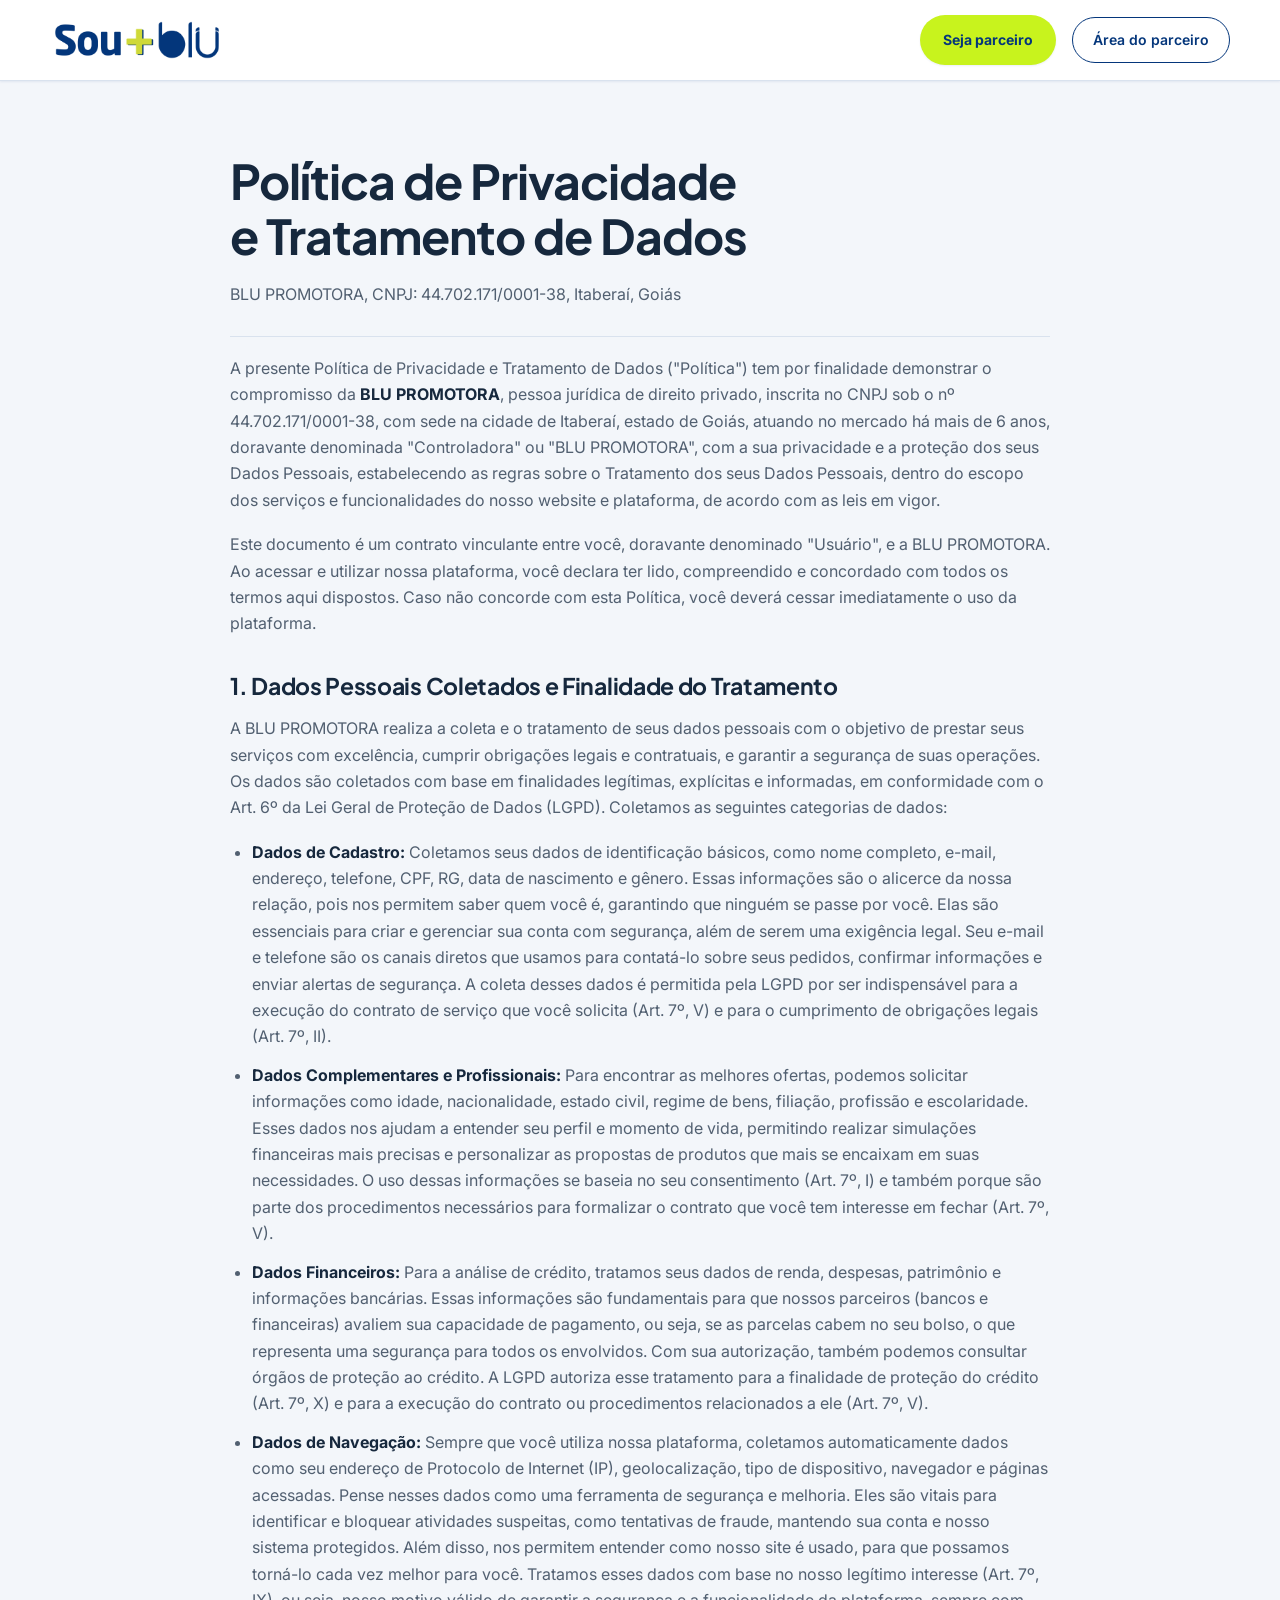
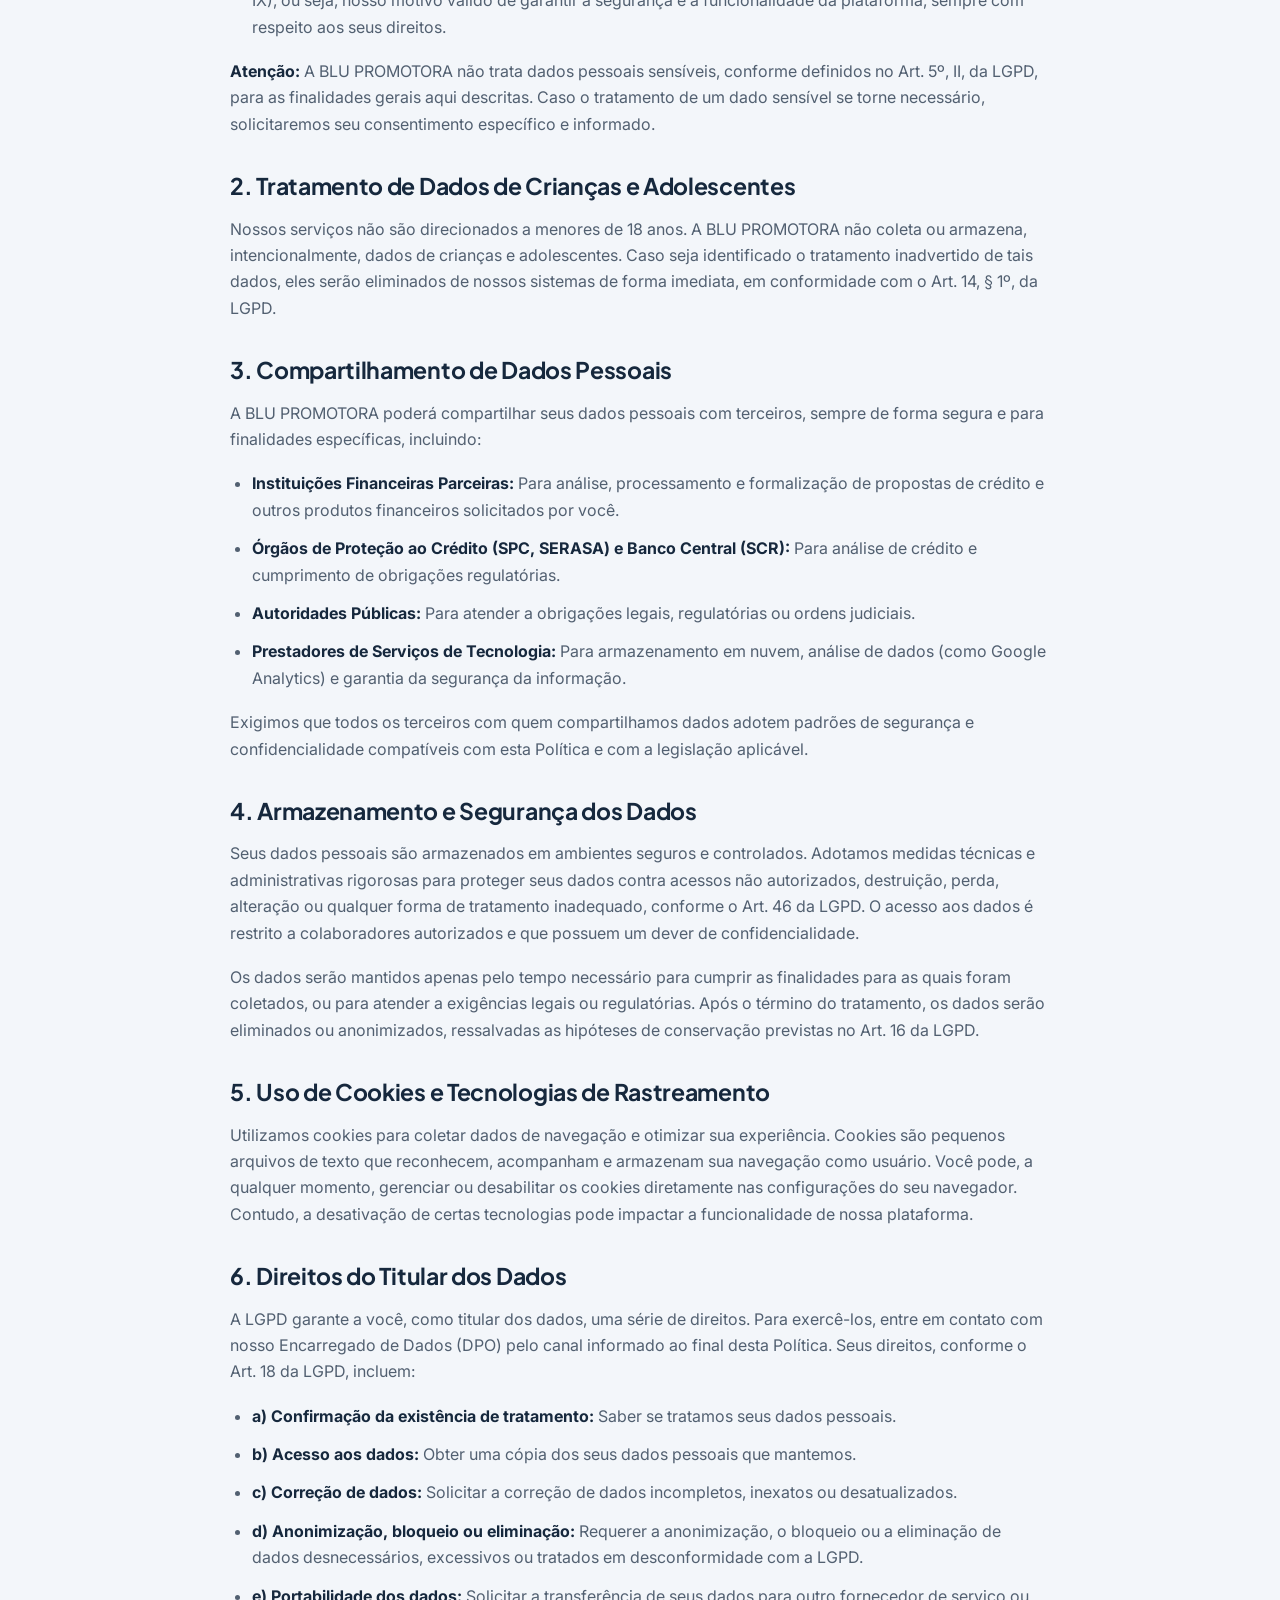
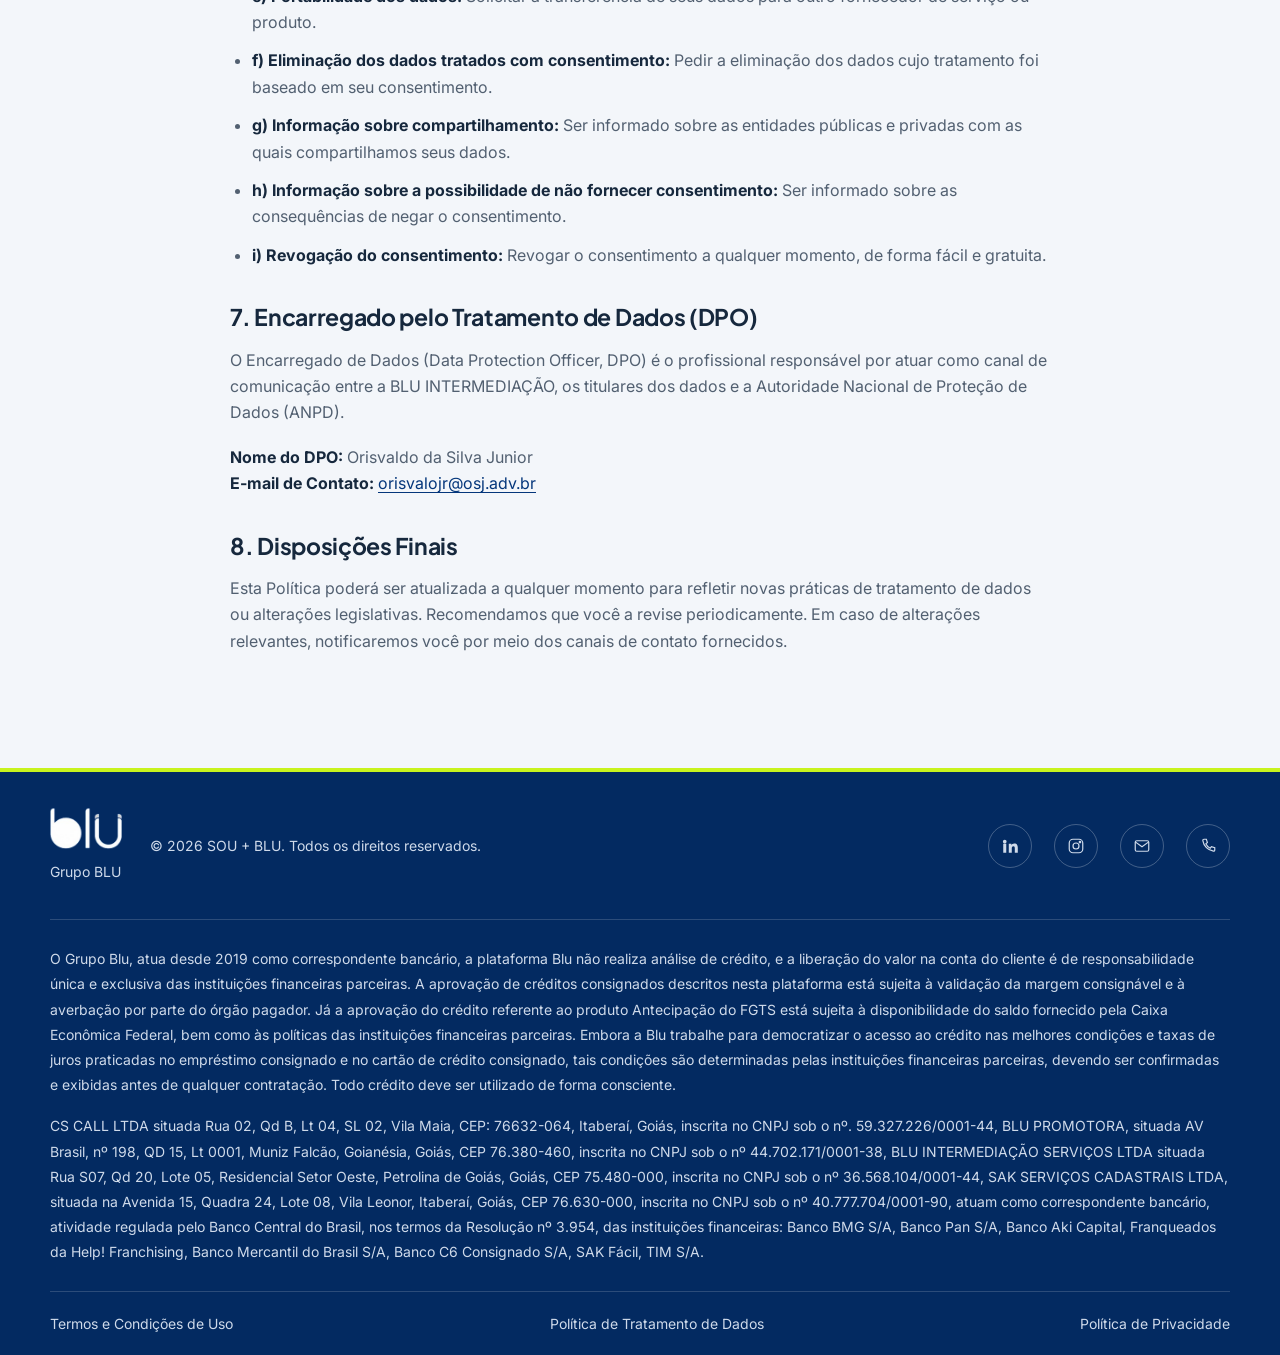
==== commit 27c4d693: "Redesign da landing page e cadastro de parceiros salvo no banco Visual - Identidade a partir do logo" ====
--- a/politica-privacidade.html
+++ b/politica-privacidade.html
@@ -1,255 +1,356 @@
-<!DOCTYPE html>
+<!doctype html>
 <html lang="pt-BR">
-<head>
-  <meta charset="UTF-8">
-  <meta name="viewport" content="width=device-width, initial-scale=1.0">
-  <meta name="description" content="Política de Privacidade e Tratamento de Dados da SOU + BLU Promotora de Crédito.">
-  <title>Política de Privacidade · SOU + BLU</title>
-
-  <link rel="icon" type="image/png" href="favicon.png">
-  <link rel="alternate icon" href="favicon.png">
-  <link rel="apple-touch-icon" href="favicon.png">
-
-  <link rel="preconnect" href="https://fonts.googleapis.com">
-  <link rel="preconnect" href="https://fonts.gstatic.com" crossorigin>
-  <link href="https://fonts.googleapis.com/css2?family=Barlow:wght@400;500;600;700;800&family=Nunito:wght@400;500;600;700;800&display=swap" rel="stylesheet">
-
-  <link rel="stylesheet" href="style.css">
-</head>
-<body>
-  <a class="skip-link" href="#conteudo">Pular para o conteúdo</a>
-
-  <header class="header">
-    <div class="container nav">
-
-      <a href="index.html" class="brand" aria-label="SOU + BLU - início">
-        <img class="brand-mark" src="logo-mark.png" alt="SOU + BLU">
-        <span class="brand-name">SOU <b>+</b> BLU</span>
-      </a>
-
-      <nav class="desktop-nav" aria-label="Navegação principal">
-        <a href="index.html">Início</a>
-        <a href="index.html#solucoes">Soluções</a>
-        <a href="index.html#como-funciona">Como funciona</a>
-        <a href="index.html#duvidas">Dúvidas</a>
-      </nav>
-
-      <div class="nav-actions">
-        <a class="nav-contact" href="index.html#contato">
-          <span class="nav-contact-icon">↗</span>
-          <span>Falar conosco</span>
+  <head>
+    <meta charset="UTF-8" />
+    <meta name="viewport" content="width=device-width, initial-scale=1.0" />
+    <meta
+      name="description"
+      content="Política de Privacidade e Tratamento de Dados da SOU + BLU Promotora de Crédito."
+    />
+    <title>Política de Privacidade · SOU + BLU</title>
+
+    <link rel="icon" type="image/png" href="imagens/favicon.png" />
+    <link rel="alternate icon" href="imagens/favicon.png" />
+    <link rel="apple-touch-icon" href="imagens/favicon.png" />
+
+    <link rel="preconnect" href="https://fonts.googleapis.com" />
+    <link rel="preconnect" href="https://fonts.gstatic.com" crossorigin />
+    <link
+      href="https://fonts.googleapis.com/css2?family=Inter:wght@400;500;600;700&family=Plus+Jakarta+Sans:wght@600;700;800&display=swap"
+      rel="stylesheet"
+    />
+
+    <link rel="stylesheet" href="css/style.css" />
+  </head>
+  <body>
+    <a class="skip-link" href="#conteudo">Pular para o conteúdo</a>
+
+    <header class="header">
+      <div class="container nav">
+        <a href="index.html" class="brand" aria-label="SOU + BLU - início">
+          <img class="brand-logo" src="imagens/image.png" alt="SOU + BLU" />
         </a>
 
+        <div class="nav-actions">
+          <a class="btn btn-primary" href="index.html#seja-parceiro">Seja parceiro</a>
+          <a
+            class="nav-contact"
+            href="https://soumaisblu.com.br/index.html"
+            target="_blank"
+            rel="noopener noreferrer"
+          >
+            <span>Área do parceiro</span>
+          </a>
+        </div>
+      </div>
+    </header>
+
+    <main id="conteudo">
+      <section class="legal">
+        <div class="legal-container">
+          <h1>Política de Privacidade e Tratamento de Dados</h1>
+          <p class="legal-updated">BLU PROMOTORA, CNPJ: 44.702.171/0001-38, Itaberaí, Goiás</p>
+
+          <p>
+            A presente Política de Privacidade e Tratamento de Dados ("Política") tem por finalidade
+            demonstrar o compromisso da <strong>BLU PROMOTORA</strong>, pessoa jurídica de direito
+            privado, inscrita no CNPJ sob o nº 44.702.171/0001-38, com sede na cidade de Itaberaí,
+            estado de Goiás, atuando no mercado há mais de 6 anos, doravante denominada
+            "Controladora" ou "BLU PROMOTORA", com a sua privacidade e a proteção dos seus Dados
+            Pessoais, estabelecendo as regras sobre o Tratamento dos seus Dados Pessoais, dentro do
+            escopo dos serviços e funcionalidades do nosso website e plataforma, de acordo com as
+            leis em vigor.
+          </p>
+          <p>
+            Este documento é um contrato vinculante entre você, doravante denominado "Usuário", e a
+            BLU PROMOTORA. Ao acessar e utilizar nossa plataforma, você declara ter lido,
+            compreendido e concordado com todos os termos aqui dispostos. Caso não concorde com esta
+            Política, você deverá cessar imediatamente o uso da plataforma.
+          </p>
+
+          <h2>1. Dados Pessoais Coletados e Finalidade do Tratamento</h2>
+          <p>
+            A BLU PROMOTORA realiza a coleta e o tratamento de seus dados pessoais com o objetivo de
+            prestar seus serviços com excelência, cumprir obrigações legais e contratuais, e
+            garantir a segurança de suas operações. Os dados são coletados com base em finalidades
+            legítimas, explícitas e informadas, em conformidade com o Art. 6º da Lei Geral de
+            Proteção de Dados (LGPD). Coletamos as seguintes categorias de dados:
+          </p>
+          <ul>
+            <li>
+              <strong>Dados de Cadastro:</strong> Coletamos seus dados de identificação básicos,
+              como nome completo, e-mail, endereço, telefone, CPF, RG, data de nascimento e gênero.
+              Essas informações são o alicerce da nossa relação, pois nos permitem saber quem você
+              é, garantindo que ninguém se passe por você. Elas são essenciais para criar e
+              gerenciar sua conta com segurança, além de serem uma exigência legal. Seu e-mail e
+              telefone são os canais diretos que usamos para contatá-lo sobre seus pedidos,
+              confirmar informações e enviar alertas de segurança. A coleta desses dados é permitida
+              pela LGPD por ser indispensável para a execução do contrato de serviço que você
+              solicita (Art. 7º, V) e para o cumprimento de obrigações legais (Art. 7º, II).
+            </li>
+            <li>
+              <strong>Dados Complementares e Profissionais:</strong> Para encontrar as melhores
+              ofertas, podemos solicitar informações como idade, nacionalidade, estado civil, regime
+              de bens, filiação, profissão e escolaridade. Esses dados nos ajudam a entender seu
+              perfil e momento de vida, permitindo realizar simulações financeiras mais precisas e
+              personalizar as propostas de produtos que mais se encaixam em suas necessidades. O uso
+              dessas informações se baseia no seu consentimento (Art. 7º, I) e também porque são
+              parte dos procedimentos necessários para formalizar o contrato que você tem interesse
+              em fechar (Art. 7º, V).
+            </li>
+            <li>
+              <strong>Dados Financeiros:</strong> Para a análise de crédito, tratamos seus dados de
+              renda, despesas, patrimônio e informações bancárias. Essas informações são
+              fundamentais para que nossos parceiros (bancos e financeiras) avaliem sua capacidade
+              de pagamento, ou seja, se as parcelas cabem no seu bolso, o que representa uma
+              segurança para todos os envolvidos. Com sua autorização, também podemos consultar
+              órgãos de proteção ao crédito. A LGPD autoriza esse tratamento para a finalidade de
+              proteção do crédito (Art. 7º, X) e para a execução do contrato ou procedimentos
+              relacionados a ele (Art. 7º, V).
+            </li>
+            <li>
+              <strong>Dados de Navegação:</strong> Sempre que você utiliza nossa plataforma,
+              coletamos automaticamente dados como seu endereço de Protocolo de Internet (IP),
+              geolocalização, tipo de dispositivo, navegador e páginas acessadas. Pense nesses dados
+              como uma ferramenta de segurança e melhoria. Eles são vitais para identificar e
+              bloquear atividades suspeitas, como tentativas de fraude, mantendo sua conta e nosso
+              sistema protegidos. Além disso, nos permitem entender como nosso site é usado, para
+              que possamos torná-lo cada vez melhor para você. Tratamos esses dados com base no
+              nosso legítimo interesse (Art. 7º, IX), ou seja, nosso motivo válido de garantir a
+              segurança e a funcionalidade da plataforma, sempre com respeito aos seus direitos.
+            </li>
+          </ul>
+          <p>
+            <strong>Atenção:</strong> A BLU PROMOTORA não trata dados pessoais sensíveis, conforme
+            definidos no Art. 5º, II, da LGPD, para as finalidades gerais aqui descritas. Caso o
+            tratamento de um dado sensível se torne necessário, solicitaremos seu consentimento
+            específico e informado.
+          </p>
+
+          <h2>2. Tratamento de Dados de Crianças e Adolescentes</h2>
+          <p>
+            Nossos serviços não são direcionados a menores de 18 anos. A BLU PROMOTORA não coleta ou
+            armazena, intencionalmente, dados de crianças e adolescentes. Caso seja identificado o
+            tratamento inadvertido de tais dados, eles serão eliminados de nossos sistemas de forma
+            imediata, em conformidade com o Art. 14, § 1º, da LGPD.
+          </p>
+
+          <h2>3. Compartilhamento de Dados Pessoais</h2>
+          <p>
+            A BLU PROMOTORA poderá compartilhar seus dados pessoais com terceiros, sempre de forma
+            segura e para finalidades específicas, incluindo:
+          </p>
+          <ul>
+            <li>
+              <strong>Instituições Financeiras Parceiras:</strong> Para análise, processamento e
+              formalização de propostas de crédito e outros produtos financeiros solicitados por
+              você.
+            </li>
+            <li>
+              <strong>Órgãos de Proteção ao Crédito (SPC, SERASA) e Banco Central (SCR):</strong>
+              Para análise de crédito e cumprimento de obrigações regulatórias.
+            </li>
+            <li>
+              <strong>Autoridades Públicas:</strong> Para atender a obrigações legais, regulatórias
+              ou ordens judiciais.
+            </li>
+            <li>
+              <strong>Prestadores de Serviços de Tecnologia:</strong> Para armazenamento em nuvem,
+              análise de dados (como Google Analytics) e garantia da segurança da informação.
+            </li>
+          </ul>
+          <p>
+            Exigimos que todos os terceiros com quem compartilhamos dados adotem padrões de
+            segurança e confidencialidade compatíveis com esta Política e com a legislação
+            aplicável.
+          </p>
+
+          <h2>4. Armazenamento e Segurança dos Dados</h2>
+          <p>
+            Seus dados pessoais são armazenados em ambientes seguros e controlados. Adotamos medidas
+            técnicas e administrativas rigorosas para proteger seus dados contra acessos não
+            autorizados, destruição, perda, alteração ou qualquer forma de tratamento inadequado,
+            conforme o Art. 46 da LGPD. O acesso aos dados é restrito a colaboradores autorizados e
+            que possuem um dever de confidencialidade.
+          </p>
+          <p>
+            Os dados serão mantidos apenas pelo tempo necessário para cumprir as finalidades para as
+            quais foram coletados, ou para atender a exigências legais ou regulatórias. Após o
+            término do tratamento, os dados serão eliminados ou anonimizados, ressalvadas as
+            hipóteses de conservação previstas no Art. 16 da LGPD.
+          </p>
+
+          <h2>5. Uso de Cookies e Tecnologias de Rastreamento</h2>
+          <p>
+            Utilizamos cookies para coletar dados de navegação e otimizar sua experiência. Cookies
+            são pequenos arquivos de texto que reconhecem, acompanham e armazenam sua navegação como
+            usuário. Você pode, a qualquer momento, gerenciar ou desabilitar os cookies diretamente
+            nas configurações do seu navegador. Contudo, a desativação de certas tecnologias pode
+            impactar a funcionalidade de nossa plataforma.
+          </p>
+
+          <h2>6. Direitos do Titular dos Dados</h2>
+          <p>
+            A LGPD garante a você, como titular dos dados, uma série de direitos. Para exercê-los,
+            entre em contato com nosso Encarregado de Dados (DPO) pelo canal informado ao final
+            desta Política. Seus direitos, conforme o Art. 18 da LGPD, incluem:
+          </p>
+          <ul>
+            <li>
+              <strong>a) Confirmação da existência de tratamento:</strong> Saber se tratamos seus
+              dados pessoais.
+            </li>
+            <li>
+              <strong>b) Acesso aos dados:</strong> Obter uma cópia dos seus dados pessoais que
+              mantemos.
+            </li>
+            <li>
+              <strong>c) Correção de dados:</strong> Solicitar a correção de dados incompletos,
+              inexatos ou desatualizados.
+            </li>
+            <li>
+              <strong>d) Anonimização, bloqueio ou eliminação:</strong> Requerer a anonimização, o
+              bloqueio ou a eliminação de dados desnecessários, excessivos ou tratados em
+              desconformidade com a LGPD.
+            </li>
+            <li>
+              <strong>e) Portabilidade dos dados:</strong> Solicitar a transferência de seus dados
+              para outro fornecedor de serviço ou produto.
+            </li>
+            <li>
+              <strong>f) Eliminação dos dados tratados com consentimento:</strong> Pedir a
+              eliminação dos dados cujo tratamento foi baseado em seu consentimento.
+            </li>
+            <li>
+              <strong>g) Informação sobre compartilhamento:</strong> Ser informado sobre as
+              entidades públicas e privadas com as quais compartilhamos seus dados.
+            </li>
+            <li>
+              <strong>h) Informação sobre a possibilidade de não fornecer consentimento:</strong>
+              Ser informado sobre as consequências de negar o consentimento.
+            </li>
+            <li>
+              <strong>i) Revogação do consentimento:</strong> Revogar o consentimento a qualquer
+              momento, de forma fácil e gratuita.
+            </li>
+          </ul>
+
+          <h2>7. Encarregado pelo Tratamento de Dados (DPO)</h2>
+          <p>
+            O Encarregado de Dados (Data Protection Officer, DPO) é o profissional responsável por
+            atuar como canal de comunicação entre a BLU INTERMEDIAÇÃO, os titulares dos dados e a
+            Autoridade Nacional de Proteção de Dados (ANPD).
+          </p>
+          <p>
+            <strong>Nome do DPO:</strong> Orisvaldo da Silva Junior<br />
+            <strong>E-mail de Contato:</strong>
+            <a href="mailto:orisvalojr@osj.adv.br">orisvalojr@osj.adv.br</a>
+          </p>
+
+          <h2>8. Disposições Finais</h2>
+          <p>
+            Esta Política poderá ser atualizada a qualquer momento para refletir novas práticas de
+            tratamento de dados ou alterações legislativas. Recomendamos que você a revise
+            periodicamente. Em caso de alterações relevantes, notificaremos você por meio dos canais
+            de contato fornecidos.
+          </p>
+        </div>
+      </section>
+    </main>
+
+    <footer class="footer">
+      <div class="container footer-top">
+        <div class="footer-brand-group">
+          <a href="index.html" class="footer-brand">
+            <span class="footer-logo-frame" aria-hidden="true"
+              ><img class="footer-logo" src="imagens/blu-logo-branca.png" alt=""
+            /></span>
+            <span class="footer-logo-caption">Grupo BLU</span>
+          </a>
+          <p class="footer-copy">© 2026 SOU + BLU. Todos os direitos reservados.</p>
+        </div>
+        <div class="footer-social" aria-label="Redes sociais">
+          <a
+            href="https://www.linkedin.com/company/blu-promotora/posts/?feedView=all"
+            target="_blank"
+            rel="noopener noreferrer"
+            class="social-btn"
+            aria-label="LinkedIn"
+            ><svg viewBox="0 0 24 24" fill="currentColor" aria-hidden="true"><path d="M4.98 3.5a2.5 2.5 0 1 1 0 5.001 2.5 2.5 0 0 1 0-5.001ZM3 9h4v12H3V9Zm7 0h3.8v1.71h.05c.53-.95 1.83-1.95 3.77-1.95 4.03 0 4.78 2.5 4.78 5.76V21h-4v-5.6c0-1.34-.02-3.06-1.87-3.06-1.87 0-2.16 1.46-2.16 2.96V21h-4V9Z" /></svg
+            ><span class="sr-only">LinkedIn</span></a
+          >
+          <a
+            href="https://www.instagram.com/blu.promotora?igsi=MXY4amFsM3JyYW5pYw=="
+            target="_blank"
+            rel="noopener noreferrer"
+            class="social-btn"
+            aria-label="Instagram"
+            ><svg viewBox="0 0 24 24" fill="none" stroke="currentColor" stroke-width="1.6" aria-hidden="true"><rect x="3" y="3" width="18" height="18" rx="5" /><circle cx="12" cy="12" r="4" /><circle cx="17.3" cy="6.7" r="1" /></svg
+            ><span class="sr-only">Instagram</span></a
+          >
+          <a href="mailto:ouvidoria@blupromotora.com.br" class="social-btn" aria-label="E-mail"
+            ><svg viewBox="0 0 24 24" fill="none" stroke="currentColor" stroke-width="1.6" aria-hidden="true"><rect x="3" y="5" width="18" height="14" rx="2" /><path d="M3 6.5 12 13l9-6.5" /></svg
+            ><span class="sr-only">E-mail</span></a
+          >
+          <a href="tel:+556236025211" class="social-btn" aria-label="Telefone"
+            ><svg viewBox="0 0 24 24" fill="none" stroke="currentColor" stroke-width="1.6" aria-hidden="true"><path d="M6.6 3h3.2l1.4 4.4-2.1 1.7a12 12 0 0 0 5.8 5.8l1.7-2.1 4.4 1.4v3.2c0 1-.8 1.6-1.8 1.5A17 17 0 0 1 5.1 4.8C5 3.8 5.6 3 6.6 3Z" /></svg
+            ><span class="sr-only">Telefone</span></a
+          >
+        </div>
+      </div>
+
+      <div class="container">
+        <div class="footer-legal" id="footerLegal">
+          <p>
+            O Grupo Blu, atua desde 2019 como correspondente bancário, a plataforma Blu não realiza
+            análise de crédito, e a liberação do valor na conta do cliente é de responsabilidade
+            única e exclusiva das instituições financeiras parceiras. A aprovação de créditos
+            consignados descritos nesta plataforma está sujeita à validação da margem consignável e
+            à averbação por parte do órgão pagador. Já a aprovação do crédito referente ao produto
+            Antecipação do FGTS está sujeita à disponibilidade do saldo fornecido pela Caixa
+            Econômica Federal, bem como às políticas das instituições financeiras parceiras. Embora
+            a Blu trabalhe para democratizar o acesso ao crédito nas melhores condições e taxas de
+            juros praticadas no empréstimo consignado e no cartão de crédito consignado, tais
+            condições são determinadas pelas instituições financeiras parceiras, devendo ser
+            confirmadas e exibidas antes de qualquer contratação. Todo crédito deve ser utilizado de
+            forma consciente.
+          </p>
+
+          <p>
+            CS CALL LTDA situada Rua 02, Qd B, Lt 04, SL 02, Vila Maia, CEP: 76632-064, Itaberaí,
+            Goiás, inscrita no CNPJ sob o nº. 59.327.226/0001-44, BLU PROMOTORA, situada AV Brasil,
+            nº 198, QD 15, Lt 0001, Muniz Falcão, Goianésia, Goiás, CEP 76.380-460, inscrita no CNPJ
+            sob o nº 44.702.171/0001-38, BLU INTERMEDIAÇÃO SERVIÇOS LTDA situada Rua S07, Qd 20,
+            Lote 05, Residencial Setor Oeste, Petrolina de Goiás, Goiás, CEP 75.480-000, inscrita no
+            CNPJ sob o nº 36.568.104/0001-44, SAK SERVIÇOS CADASTRAIS LTDA, situada na Avenida 15,
+            Quadra 24, Lote 08, Vila Leonor, Itaberaí, Goiás, CEP 76.630-000, inscrita no CNPJ sob o
+            nº 40.777.704/0001-90, atuam como correspondente bancário, atividade regulada pelo Banco
+            Central do Brasil, nos termos da Resolução nº 3.954, das instituições financeiras: Banco
+            BMG S/A, Banco Pan S/A, Banco Aki Capital, Franqueados da Help! Franchising, Banco
+            Mercantil do Brasil S/A, Banco C6 Consignado S/A, SAK Fácil, TIM S/A.
+          </p>
+        </div>
         <button
-          class="menu-btn"
-          id="menuBtn" type="button" aria-controls="mobileMenu"
-          aria-label="Abrir menu"
-          aria-expanded="false"
+          type="button"
+          class="footer-legal-toggle"
+          id="footerLegalToggle"
+          aria-expanded="true"
+          aria-controls="footerLegal"
+          hidden
         >
-          <span></span>
-          <span></span>
-          <span></span>
+          Ler mais
         </button>
       </div>
 
-    </div>
-
-    <nav class="mobile-menu" id="mobileMenu" aria-label="Navegação móvel">
-      <a href="index.html">
-        <span>01</span>
-        Início
-      </a>
-
-      <a href="index.html#solucoes">
-        <span>02</span>
-        Soluções
-      </a>
-
-      <a href="index.html#como-funciona">
-        <span>03</span>
-        Como funciona
-      </a>
-
-      <a href="index.html#duvidas">
-        <span>04</span>
-        Dúvidas
-      </a>
-
-      <a href="index.html#contato" class="mobile-contact">
-        Falar conosco
-        <b>→</b>
-      </a>
-    </nav>
-  </header>
-
-  <main id="conteudo">
-    <section class="legal">
-      <div class="legal-container">
-        <h1>Política de Privacidade e Tratamento de Dados</h1>
-        <p class="legal-updated">BLU PROMOTORA — CNPJ: 44.702.171/0001-38 — Itaberaí, Goiás</p>
-
-        <p>
-          A presente Política de Privacidade e Tratamento de Dados ("Política") tem por finalidade demonstrar o
-          compromisso da <strong>BLU PROMOTORA</strong>, pessoa jurídica de direito privado, inscrita no CNPJ sob
-          o nº 44.702.171/0001-38, com sede na cidade de Itaberaí, estado de Goiás, atuando no mercado há mais de
-          6 anos, doravante denominada "Controladora" ou "BLU PROMOTORA", com a sua privacidade e a proteção dos
-          seus Dados Pessoais, estabelecendo as regras sobre o Tratamento dos seus Dados Pessoais, dentro do
-          escopo dos serviços e funcionalidades do nosso website e plataforma, de acordo com as leis em vigor.
-        </p>
-        <p>
-          Este documento é um contrato vinculante entre você, doravante denominado "Usuário", e a BLU PROMOTORA.
-          Ao acessar e utilizar nossa plataforma, você declara ter lido, compreendido e concordado com todos os
-          termos aqui dispostos. Caso não concorde com esta Política, você deverá cessar imediatamente o uso da
-          plataforma.
-        </p>
-
-        <h2>1. Dados Pessoais Coletados e Finalidade do Tratamento</h2>
-        <p>
-          A BLU PROMOTORA realiza a coleta e o tratamento de seus dados pessoais com o objetivo de prestar seus
-          serviços com excelência, cumprir obrigações legais e contratuais, e garantir a segurança de suas
-          operações. Os dados são coletados com base em finalidades legítimas, explícitas e informadas, em
-          conformidade com o Art. 6º da Lei Geral de Proteção de Dados (LGPD). Coletamos as seguintes categorias
-          de dados:
-        </p>
-        <ul>
-          <li><strong>Dados de Cadastro:</strong> Coletamos seus dados de identificação básicos, como nome completo, e-mail, endereço, telefone, CPF, RG, data de nascimento e gênero. Essas informações são o alicerce da nossa relação, pois nos permitem saber quem você é, garantindo que ninguém se passe por você. Elas são essenciais para criar e gerenciar sua conta com segurança, além de serem uma exigência legal. Seu e-mail e telefone são os canais diretos que usamos para contatá-lo sobre seus pedidos, confirmar informações e enviar alertas de segurança. A coleta desses dados é permitida pela LGPD por ser indispensável para a execução do contrato de serviço que você solicita (Art. 7º, V) e para o cumprimento de obrigações legais (Art. 7º, II).</li>
-          <li><strong>Dados Complementares e Profissionais:</strong> Para encontrar as melhores ofertas, podemos solicitar informações como idade, nacionalidade, estado civil, regime de bens, filiação, profissão e escolaridade. Esses dados nos ajudam a entender seu perfil e momento de vida, permitindo realizar simulações financeiras mais precisas e personalizar as propostas de produtos que mais se encaixam em suas necessidades. O uso dessas informações se baseia no seu consentimento (Art. 7º, I) e também porque são parte dos procedimentos necessários para formalizar o contrato que você tem interesse em fechar (Art. 7º, V).</li>
-          <li><strong>Dados Financeiros:</strong> Para a análise de crédito, tratamos seus dados de renda, despesas, patrimônio e informações bancárias. Essas informações são fundamentais para que nossos parceiros (bancos e financeiras) avaliem sua capacidade de pagamento, ou seja, se as parcelas cabem no seu bolso, o que representa uma segurança para todos os envolvidos. Com sua autorização, também podemos consultar órgãos de proteção ao crédito. A LGPD autoriza esse tratamento para a finalidade de proteção do crédito (Art. 7º, X) e para a execução do contrato ou procedimentos relacionados a ele (Art. 7º, V).</li>
-          <li><strong>Dados de Navegação:</strong> Sempre que você utiliza nossa plataforma, coletamos automaticamente dados como seu endereço de Protocolo de Internet (IP), geolocalização, tipo de dispositivo, navegador e páginas acessadas. Pense nesses dados como uma ferramenta de segurança e melhoria. Eles são vitais para identificar e bloquear atividades suspeitas, como tentativas de fraude, mantendo sua conta e nosso sistema protegidos. Além disso, nos permitem entender como nosso site é usado, para que possamos torná-lo cada vez melhor para você. Tratamos esses dados com base no nosso legítimo interesse (Art. 7º, IX), ou seja, nosso motivo válido de garantir a segurança e a funcionalidade da plataforma, sempre com respeito aos seus direitos.</li>
-        </ul>
-        <p>
-          <strong>Atenção:</strong> A BLU PROMOTORA não trata dados pessoais sensíveis, conforme definidos no
-          Art. 5º, II, da LGPD, para as finalidades gerais aqui descritas. Caso o tratamento de um dado sensível
-          se torne necessário, solicitaremos seu consentimento específico e informado.
-        </p>
-
-        <h2>2. Tratamento de Dados de Crianças e Adolescentes</h2>
-        <p>
-          Nossos serviços não são direcionados a menores de 18 anos. A BLU PROMOTORA não coleta ou armazena,
-          intencionalmente, dados de crianças e adolescentes. Caso seja identificado o tratamento inadvertido de
-          tais dados, eles serão eliminados de nossos sistemas de forma imediata, em conformidade com o Art. 14,
-          § 1º, da LGPD.
-        </p>
-
-        <h2>3. Compartilhamento de Dados Pessoais</h2>
-        <p>
-          A BLU PROMOTORA poderá compartilhar seus dados pessoais com terceiros, sempre de forma segura e para
-          finalidades específicas, incluindo:
-        </p>
-        <ul>
-          <li><strong>Instituições Financeiras Parceiras:</strong> Para análise, processamento e formalização de propostas de crédito e outros produtos financeiros solicitados por você.</li>
-          <li><strong>Órgãos de Proteção ao Crédito (SPC, SERASA) e Banco Central (SCR):</strong> Para análise de crédito e cumprimento de obrigações regulatórias.</li>
-          <li><strong>Autoridades Públicas:</strong> Para atender a obrigações legais, regulatórias ou ordens judiciais.</li>
-          <li><strong>Prestadores de Serviços de Tecnologia:</strong> Para armazenamento em nuvem, análise de dados (como Google Analytics) e garantia da segurança da informação.</li>
-        </ul>
-        <p>
-          Exigimos que todos os terceiros com quem compartilhamos dados adotem padrões de segurança e
-          confidencialidade compatíveis com esta Política e com a legislação aplicável.
-        </p>
-
-        <h2>4. Armazenamento e Segurança dos Dados</h2>
-        <p>
-          Seus dados pessoais são armazenados em ambientes seguros e controlados. Adotamos medidas técnicas e
-          administrativas rigorosas para proteger seus dados contra acessos não autorizados, destruição, perda,
-          alteração ou qualquer forma de tratamento inadequado, conforme o Art. 46 da LGPD. O acesso aos dados é
-          restrito a colaboradores autorizados e que possuem um dever de confidencialidade.
-        </p>
-        <p>
-          Os dados serão mantidos apenas pelo tempo necessário para cumprir as finalidades para as quais foram
-          coletados, ou para atender a exigências legais ou regulatórias. Após o término do tratamento, os dados
-          serão eliminados ou anonimizados, ressalvadas as hipóteses de conservação previstas no Art. 16 da LGPD.
-        </p>
-
-        <h2>5. Uso de Cookies e Tecnologias de Rastreamento</h2>
-        <p>
-          Utilizamos cookies para coletar dados de navegação e otimizar sua experiência. Cookies são pequenos
-          arquivos de texto que reconhecem, acompanham e armazenam sua navegação como usuário. Você pode, a
-          qualquer momento, gerenciar ou desabilitar os cookies diretamente nas configurações do seu navegador.
-          Contudo, a desativação de certas tecnologias pode impactar a funcionalidade de nossa plataforma.
-        </p>
-
-        <h2>6. Direitos do Titular dos Dados</h2>
-        <p>
-          A LGPD garante a você, como titular dos dados, uma série de direitos. Para exercê-los, entre em
-          contato com nosso Encarregado de Dados (DPO) pelo canal informado ao final desta Política. Seus
-          direitos, conforme o Art. 18 da LGPD, incluem:
-        </p>
-        <ul>
-          <li><strong>a) Confirmação da existência de tratamento:</strong> Saber se tratamos seus dados pessoais.</li>
-          <li><strong>b) Acesso aos dados:</strong> Obter uma cópia dos seus dados pessoais que mantemos.</li>
-          <li><strong>c) Correção de dados:</strong> Solicitar a correção de dados incompletos, inexatos ou desatualizados.</li>
-          <li><strong>d) Anonimização, bloqueio ou eliminação:</strong> Requerer a anonimização, o bloqueio ou a eliminação de dados desnecessários, excessivos ou tratados em desconformidade com a LGPD.</li>
-          <li><strong>e) Portabilidade dos dados:</strong> Solicitar a transferência de seus dados para outro fornecedor de serviço ou produto.</li>
-          <li><strong>f) Eliminação dos dados tratados com consentimento:</strong> Pedir a eliminação dos dados cujo tratamento foi baseado em seu consentimento.</li>
-          <li><strong>g) Informação sobre compartilhamento:</strong> Ser informado sobre as entidades públicas e privadas com as quais compartilhamos seus dados.</li>
-          <li><strong>h) Informação sobre a possibilidade de não fornecer consentimento:</strong> Ser informado sobre as consequências de negar o consentimento.</li>
-          <li><strong>i) Revogação do consentimento:</strong> Revogar o consentimento a qualquer momento, de forma fácil e gratuita.</li>
-        </ul>
-
-        <h2>7. Encarregado pelo Tratamento de Dados (DPO)</h2>
-        <p>
-          O Encarregado de Dados (Data Protection Officer – DPO) é o profissional responsável por atuar como
-          canal de comunicação entre a BLU INTERMEDIAÇÃO, os titulares dos dados e a Autoridade Nacional de
-          Proteção de Dados (ANPD).
-        </p>
-        <p>
-          <strong>Nome do DPO:</strong> Orisvaldo da Silva Junior<br>
-          <strong>E-mail de Contato:</strong> <a href="mailto:orisvalojr@osj.adv.br">orisvalojr@osj.adv.br</a>
-        </p>
-
-        <h2>8. Disposições Finais</h2>
-        <p>
-          Esta Política poderá ser atualizada a qualquer momento para refletir novas práticas de tratamento de
-          dados ou alterações legislativas. Recomendamos que você a revise periodicamente. Em caso de alterações
-          relevantes, notificaremos você por meio dos canais de contato fornecidos.
-        </p>
+      <div class="container footer-bottom">
+        <div class="footer-policy-links">
+          <a href="termos.html">Termos e Condições de Uso</a>
+          <a href="politicas.html">Política de Tratamento de Dados</a>
+          <a href="politica-privacidade.html">Política de Privacidade</a>
+        </div>
       </div>
-    </section>
-  </main>
-
-  <footer class="footer">
-    <div class="container footer-top">
-      <div class="footer-brand-group">
-        <a href="index.html" class="footer-brand">
-          <img class="footer-logo" src="blu-logo-branca.png" alt="Grupo BLU">
-          <span class="footer-logo-caption">Grupo BLU</span>
-        </a>
-        <p class="footer-copy">© 2026 SOU + BLU. Todos os direitos reservados.</p>
-      </div>
-      <div class="footer-social" aria-label="Redes sociais">
-        <a href="https://www.linkedin.com/company/blu-promotora/posts/?feedView=all" target="_blank" rel="noopener noreferrer" class="social-btn" aria-label="LinkedIn">
-          <svg viewBox="0 0 24 24" fill="none" stroke="currentColor" stroke-width="2" stroke-linecap="round" stroke-linejoin="round"><path d="M16 8a6 6 0 0 1 6 6v7h-4v-7a2 2 0 0 0-2-2 2 2 0 0 0-2 2v7h-4v-7a6 6 0 0 1 6-6z"/><rect x="2" y="9" width="4" height="12"/><circle cx="4" cy="4" r="2"/></svg>
-        </a>
-        <a href="https://www.instagram.com/blu.promotora?igsi=MXY4amFsM3JyYW5pYw==" target="_blank" rel="noopener noreferrer" class="social-btn" aria-label="Instagram">
-          <svg viewBox="0 0 24 24" fill="none" stroke="currentColor" stroke-width="2" stroke-linecap="round" stroke-linejoin="round"><rect x="2" y="2" width="20" height="20" rx="5" ry="5"/><path d="M16 11.37A4 4 0 1 1 12.63 8 4 4 0 0 1 16 11.37z"/><line x1="17.5" y1="6.5" x2="17.5" y2="6.5"/></svg>
-        </a>
-        <a href="mailto:ouvidoria@blupromotora.com.br" class="social-btn" aria-label="E-mail">
-          <svg viewBox="0 0 24 24" fill="none" stroke="currentColor" stroke-width="2" stroke-linecap="round" stroke-linejoin="round"><path d="M4 4h16c1.1 0 2 .9 2 2v12c0 1.1-.9 2-2 2H4c-1.1 0-2-.9-2-2V6c0-1.1.9-2 2-2z"/><polyline points="22 6 12 13 2 6"/></svg>
-        </a>
-        <a href="tel:+556236025211" class="social-btn" aria-label="Telefone">
-          <svg viewBox="0 0 24 24" fill="none" stroke="currentColor" stroke-width="2" stroke-linecap="round" stroke-linejoin="round"><path d="M22 16.92v3a2 2 0 0 1-2.18 2 19.79 19.79 0 0 1-8.63-3.07 19.5 19.5 0 0 1-6-6 19.79 19.79 0 0 1-3.07-8.67A2 2 0 0 1 4.11 2h3a2 2 0 0 1 2 1.72 12.84 12.84 0 0 0 .7 2.81 2 2 0 0 1-.45 2.11L8.09 9.91a16 16 0 0 0 6 6l1.27-1.27a2 2 0 0 1 2.11-.45 12.84 12.84 0 0 0 2.81.7A2 2 0 0 1 22 16.92z"/></svg>
-        </a>
-      </div>
-    </div>
-
-    <div class="container">
-      <div class="footer-legal" id="footerLegal">
-        <p>O Grupo Blu, atua desde 2019 como correspondente bancário, a plataforma Blu não realiza análise de crédito, e a liberação do valor na conta do cliente é de responsabilidade única e exclusiva das instituições financeiras parceiras. A aprovação de créditos consignados descritos nesta plataforma está sujeita à validação da margem consignável e à averbação por parte do órgão pagador. Já a aprovação do crédito referente ao produto Antecipação do FGTS está sujeita à disponibilidade do saldo fornecido pela Caixa Econômica Federal, bem como às políticas das instituições financeiras parceiras. Embora a Blu trabalhe para democratizar o acesso ao crédito nas melhores condições e taxas de juros praticadas no empréstimo consignado e no cartão de crédito consignado, tais condições são determinadas pelas instituições financeiras parceiras, devendo ser confirmadas e exibidas antes de qualquer contratação. Todo crédito deve ser utilizado de forma consciente.</p>
-
-        <p>CS CALL LTDA situada Rua 02, Qd B, Lt 04, SL 02, Vila Maia, CEP: 76632-064, Itaberaí, Goiás, inscrita no CNPJ sob o nº. 59.327.226/0001-44, BLU PROMOTORA, situada AV Brasil, nº 198, QD 15, Lt 0001, Muniz Falcão, Goianésia, Goiás, CEP 76.380-460, inscrita no CNPJ sob o nº 44.702.171/0001-38, BLU INTERMEDIAÇÃO SERVIÇOS LTDA situada Rua S07, Qd 20, Lote 05, Residencial Setor Oeste, Petrolina de Goiás, Goiás, CEP 75.480-000, inscrita no CNPJ sob o nº 36.568.104/0001-44, SAK SERVIÇOS CADASTRAIS LTDA, situada na Avenida 15, Quadra 24, Lote 08, Vila Leonor, Itaberaí, Goiás, CEP 76.630-000, inscrita no CNPJ sob o nº 40.777.704/0001-90, atuam como correspondente bancário, atividade regulada pelo Banco Central do Brasil, nos termos da Resolução nº 3.954, das instituições financeiras: Banco BMG S/A, Banco Pan S/A, Banco Aki Capital, Franqueados da Help! Franchising, Banco Mercantil do Brasil S/A, Banco C6 Consignado S/A, SAK Fácil, TIM S/A.</p>
-      </div>
-      <button type="button" class="footer-legal-toggle" id="footerLegalToggle" aria-expanded="true" aria-controls="footerLegal" hidden>Ler mais</button>
-    </div>
-
-    <div class="container footer-bottom">
-      <div class="footer-policy-links">
-        <a href="termos.html">Termos e Condições de Uso</a>
-        <a href="politicas.html">Política de Tratamento de Dados</a>
-        <a href="politica-privacidade.html">Política de Privacidade</a>
-      </div>
-    </div>
-  </footer>
-
-  <script src="script.js" defer></script>
-</body>
+    </footer>
+
+    <script src="script.js" defer></script>
+  </body>
 </html>
--- a/css/style.css
+++ b/css/style.css
@@ -0,0 +1,1949 @@
+:root {
+  /* Cores do logotipo (azul) e destaque (verde marca-texto) */
+  --navy: #04367b;
+  --navy-2: #0a4596;
+  --navy-deep: #032a61;
+  --blue: #04367b;
+  --blue-light: #e8eff9;
+  --accent: #04367b;
+  --highlight: #c8f31d;
+  --highlight-hover: #d6f75a;
+  --highlight-soft: #f0fcc4;
+  --green: #18714f;
+  --text: #16283d;
+  --muted: #526071;
+  --line: #d9e2ee;
+  --bg: #f3f6fa;
+  --white: #fff;
+  /* Cantos */
+  --radius: 16px;
+  --radius-lg: 24px;
+  --radius-sm: 10px;
+  --shadow-sm: 0 1px 2px rgba(4, 54, 123, 0.08);
+  --shadow-md: 0 8px 24px -12px rgba(4, 54, 123, 0.22);
+  --shadow-lg: 0 20px 40px -20px rgba(4, 54, 123, 0.34);
+  --font-display: "Plus Jakarta Sans", "Inter", Arial, sans-serif;
+}
+
+/* Base e navegação (páginas públicas e painel) */
+* {
+  box-sizing: border-box;
+  margin: 0;
+  padding: 0;
+}
+html {
+  scroll-behavior: smooth;
+  scroll-padding-top: 112px;
+}
+body {
+  font-family: "Inter", Arial, sans-serif;
+  color: var(--text);
+  background: var(--white);
+  line-height: 1.65;
+  -webkit-font-smoothing: antialiased;
+}
+img {
+  display: block;
+  max-width: 100%;
+}
+a {
+  color: inherit;
+  text-decoration: none;
+}
+button,
+input,
+select,
+textarea {
+  font: inherit;
+}
+button,
+a {
+  -webkit-tap-highlight-color: transparent;
+}
+button {
+  cursor: pointer;
+}
+[hidden] {
+  display: none !important;
+}
+:focus-visible {
+  outline: 3px solid #628fc4;
+  outline-offset: 4px;
+}
+.container {
+  width: min(1180px, calc(100% - 64px));
+  margin-inline: auto;
+}
+.skip-link {
+  position: fixed;
+  top: -100px;
+  left: 16px;
+  z-index: 2000;
+  padding: 12px 20px;
+  background: white;
+  color: var(--navy);
+}
+.skip-link:focus {
+  top: 12px;
+}
+.header {
+  position: sticky;
+  top: 0;
+  z-index: 100;
+  background: rgba(255, 255, 255, 0.9);
+  backdrop-filter: blur(10px);
+  -webkit-backdrop-filter: blur(10px);
+  border-bottom: 1px solid var(--line);
+  box-shadow: var(--shadow-sm);
+}
+.nav {
+  min-height: 80px;
+  display: flex;
+  align-items: center;
+  justify-content: space-between;
+  gap: 24px;
+}
+.brand {
+  display: inline-flex;
+  flex-shrink: 0;
+}
+.brand-logo {
+  height: 38px;
+  width: auto;
+}
+.nav-menu {
+  display: contents;
+}
+.nav-toggle {
+  display: none;
+  align-items: center;
+  gap: 12px;
+  min-height: 44px;
+  padding: 10px 16px;
+  border: 1px solid var(--line);
+  border-radius: 12px;
+  color: var(--navy);
+  background: white;
+  font-size: 14px;
+}
+.nav-toggle span {
+  font-size: 18px;
+}
+.nav-links {
+  display: flex;
+  align-items: center;
+  gap: 24px;
+  margin-left: auto;
+  font-size: 14px;
+}
+.nav-links a {
+  padding-block: 12px;
+}
+.nav-links a:hover {
+  color: var(--blue);
+  text-decoration: underline;
+  text-underline-offset: 6px;
+}
+.nav-actions {
+  display: flex;
+  align-items: center;
+  gap: 16px;
+}
+.nav-contact {
+  display: inline-flex;
+  align-items: center;
+  min-height: 44px;
+  padding: 10px 20px;
+  border: 1.5px solid var(--navy);
+  border-radius: 999px;
+  font-size: 14px;
+  font-weight: 600;
+  color: var(--navy);
+  transition:
+    background-color 180ms ease,
+    color 180ms ease;
+}
+.text-link:hover {
+  text-decoration: underline;
+  text-underline-offset: 5px;
+}
+.nav-contact:hover {
+  background: var(--navy);
+  color: white;
+}
+.btn {
+  display: inline-flex;
+  align-items: center;
+  justify-content: center;
+  min-height: 50px;
+  padding: 13px 22px;
+  border: 1px solid transparent;
+  border-radius: 999px;
+  font-size: 14px;
+  font-weight: 600;
+  text-align: center;
+  line-height: 1.4;
+  transition:
+    background-color 180ms ease,
+    color 180ms ease,
+    transform 180ms ease,
+    box-shadow 180ms ease;
+}
+/* Botões */
+.btn-primary {
+  color: var(--navy);
+  font-weight: 700;
+  background: var(--highlight);
+  box-shadow: var(--shadow-sm);
+}
+.btn-primary:hover {
+  background: var(--highlight-hover);
+}
+.btn-outline {
+  color: var(--navy);
+  border-color: var(--navy);
+  background: transparent;
+}
+.btn-outline:hover {
+  background: var(--blue-light);
+}
+.text-link {
+  font-size: 14px;
+  font-weight: 500;
+  text-decoration: underline;
+  text-underline-offset: 5px;
+}
+.eyebrow {
+  display: block;
+  margin-bottom: 20px;
+  color: var(--accent);
+  font-size: 12px;
+  font-weight: 700;
+  letter-spacing: 1.5px;
+  text-transform: uppercase;
+}
+h1,
+h2,
+h3 {
+  font-family: var(--font-display);
+  font-weight: 700;
+  line-height: 1.15;
+  text-wrap: balance;
+}
+h2 {
+  font-size: clamp(30px, 3.2vw, 42px);
+  letter-spacing: -0.5px;
+}
+.section {
+  padding: clamp(64px, 7vw, 104px) 0;
+}
+.section-heading {
+  max-width: 630px;
+}
+.section-heading p {
+  margin-top: 20px;
+  color: var(--muted);
+}
+
+/* Hero */
+.hero {
+  position: relative;
+  overflow: hidden;
+  color: white;
+  background: var(--navy);
+  width: min(1480px, calc(100% - 32px));
+  margin: 16px auto 0;
+  padding: 80px 0;
+  border-radius: var(--radius-lg);
+}
+.hero-grid {
+  position: relative;
+  z-index: 1;
+}
+.hero .eyebrow {
+  color: var(--highlight);
+}
+.hero-grid {
+  display: grid;
+  grid-template-columns: minmax(0, 1.1fr) minmax(0, 1fr);
+  gap: 64px;
+  align-items: center;
+}
+.hero h1 {
+  font-size: clamp(38px, 4.2vw, 56px);
+  letter-spacing: -0.8px;
+  line-height: 1.12;
+}
+.hero h1 span {
+  color: var(--highlight);
+}
+.hero-lead {
+  max-width: 560px;
+  margin-top: 28px;
+  font-size: 17px;
+  color: #d3e0f3;
+}
+.hero-actions {
+  display: flex;
+  align-items: center;
+  flex-wrap: wrap;
+  gap: 18px 24px;
+  margin-top: 32px;
+}
+.hero-note {
+  margin-top: 22px;
+  max-width: 440px;
+  font-size: 12px;
+  color: #b9cbe6;
+}
+
+/* Cartão flutuante do hero (foto opcional atrás) */
+.hero-stage {
+  position: relative;
+  min-height: 460px;
+}
+.hero-stage-ring {
+  position: absolute;
+  top: 50%;
+  left: 50%;
+  width: 420px;
+  height: 420px;
+  border: 1px solid rgba(255, 255, 255, 0.18);
+  border-radius: 50%;
+  transform: translate(-50%, -50%);
+}
+.hero-card-back {
+  position: absolute;
+  z-index: 1;
+  top: 64px;
+  left: calc(50% - 22px);
+  width: 340px;
+  height: 330px;
+  border: 1px solid rgba(255, 255, 255, 0.2);
+  border-radius: var(--radius-lg);
+  background: var(--navy-2);
+  transform: translateX(-50%) rotate(-6deg);
+}
+.hero-card {
+  position: absolute;
+  z-index: 3;
+  top: 56px;
+  left: 50%;
+  width: 340px;
+  padding: 28px;
+  border-radius: var(--radius-lg);
+  background: white;
+  color: var(--text);
+  box-shadow: 0 30px 60px -24px rgba(0, 0, 0, 0.5);
+  transform: translateX(-50%) rotate(2deg);
+  animation: hero-card-float 7s ease-in-out infinite;
+}
+.hero-card-logo {
+  width: 150px;
+  height: auto;
+}
+.hero-card h3 {
+  margin-top: 26px;
+  font-size: 27px;
+  line-height: 1.15;
+  color: var(--navy);
+}
+.hero-card-option {
+  display: flex;
+  align-items: center;
+  gap: 14px;
+  margin-top: 24px;
+  padding: 14px;
+  border: 1px solid var(--line);
+  border-radius: 14px;
+  background: var(--bg);
+}
+.hero-card-chip,
+.hero-float-icon {
+  display: grid;
+  flex-shrink: 0;
+  place-items: center;
+  width: 38px;
+  height: 38px;
+  border-radius: 10px;
+  font-size: 12px;
+  font-weight: 800;
+}
+.hero-card-chip {
+  background: var(--navy);
+  color: white;
+}
+.hero-card-option small,
+.hero-float small {
+  display: block;
+  font-size: 11px;
+  line-height: 1.4;
+  color: var(--muted);
+}
+.hero-card-option strong {
+  display: block;
+  font-size: 13px;
+  line-height: 1.35;
+  color: var(--navy);
+}
+.hero-card-note {
+  margin-top: 16px;
+  font-size: 11px;
+  color: var(--muted);
+}
+.hero-float {
+  position: absolute;
+  z-index: 5;
+  display: flex;
+  align-items: center;
+  gap: 12px;
+  padding: 12px 16px;
+  border-radius: 14px;
+  background: white;
+  color: var(--text);
+  box-shadow: 0 18px 36px -16px rgba(0, 0, 0, 0.45);
+  animation: hero-chip-float 5s ease-in-out infinite;
+}
+.hero-float strong {
+  display: block;
+  font-size: 13px;
+  line-height: 1.3;
+  color: var(--navy);
+}
+.hero-float-safe {
+  top: 24px;
+  right: 0;
+}
+.hero-float-credit {
+  bottom: 28px;
+  left: 0;
+  animation-delay: -2.5s;
+}
+.hero-float-icon {
+  background: var(--highlight);
+  color: var(--navy);
+}
+.hero-float-icon svg {
+  width: 18px;
+  height: 18px;
+}
+@keyframes hero-card-float {
+  0%,
+  100% {
+    transform: translateX(-50%) rotate(2deg) translateY(0);
+  }
+  50% {
+    transform: translateX(-50%) rotate(2deg) translateY(-8px);
+  }
+}
+@keyframes hero-chip-float {
+  0%,
+  100% {
+    transform: translateY(0);
+  }
+  50% {
+    transform: translateY(-7px);
+  }
+}
+.icon-chip {
+  display: inline-flex;
+  align-items: center;
+  justify-content: center;
+  width: 44px;
+  height: 44px;
+  margin-bottom: 18px;
+  border-radius: 12px;
+  background: rgba(255, 255, 255, 0.12);
+  color: var(--highlight);
+}
+.icon-chip svg {
+  width: 22px;
+  height: 22px;
+}
+.icon-chip--light {
+  background: var(--blue-light);
+  color: var(--blue);
+}
+
+/* Números e instituições parceiras */
+.stats-band {
+  padding: 56px 0 8px;
+}
+.stats {
+  display: grid;
+  grid-template-columns: repeat(4, minmax(0, 1fr));
+  gap: 24px 32px;
+}
+.stat {
+  padding-left: 0;
+}
+.stat strong {
+  display: block;
+  font-family: var(--font-display);
+  font-size: clamp(32px, 3.2vw, 44px);
+  font-weight: 800;
+  line-height: 1.1;
+  letter-spacing: -1px;
+  color: var(--navy);
+}
+.stat span {
+  display: block;
+  margin-top: 6px;
+  font-size: 14px;
+  color: var(--muted);
+}
+.trustbar {
+  margin-top: 48px;
+  padding: 40px 0;
+  background: var(--bg);
+}
+.trustbar-inner {
+  display: grid;
+  gap: 20px;
+}
+.trustbar-label {
+  font-size: 12px;
+  font-weight: 700;
+  color: var(--muted);
+  text-transform: uppercase;
+  letter-spacing: 1px;
+}
+.trustbar-list {
+  display: flex;
+  flex-wrap: wrap;
+  gap: 12px;
+}
+.trustbar-list span {
+  padding: 12px 20px;
+  border: 1px solid var(--line);
+  border-radius: 999px;
+  background: white;
+  font-size: 14px;
+  font-weight: 600;
+  color: var(--navy);
+}
+.trustbar-note {
+  display: flex;
+  align-items: center;
+  gap: 10px;
+  font-size: 14px;
+  color: var(--muted);
+}
+.trustbar-note svg {
+  flex-shrink: 0;
+  width: 20px;
+  height: 20px;
+  color: var(--navy);
+}
+.section-head {
+  display: grid;
+  grid-template-columns: minmax(0, 1fr) minmax(0, 1fr);
+  gap: 80px;
+  align-items: end;
+}
+.section-head-text p {
+  color: var(--muted);
+}
+.service .text-link {
+  display: inline-block;
+  margin-top: 20px;
+}
+.hero-visual {
+  min-width: 0;
+  background: var(--navy);
+  border-radius: var(--radius-lg);
+  color: white;
+  box-shadow: var(--shadow-lg);
+}
+/* Atendimento: foto e mensagem no mesmo painel (sem foto, fica só a mensagem) */
+.service-panel {
+  display: grid;
+  grid-template-columns: minmax(0, 1.05fr) minmax(0, 1fr);
+  margin-top: 48px;
+  overflow: hidden;
+  border-radius: var(--radius-lg);
+  background: var(--navy);
+  box-shadow: var(--shadow-lg);
+}
+.service-visual {
+  position: relative;
+  display: grid;
+  place-items: center;
+  min-height: 480px;
+  padding: 40px 32px 84px;
+  overflow: hidden;
+  background: var(--navy-2);
+}
+.service-visual-ring {
+  position: absolute;
+  top: 50%;
+  left: 50%;
+  width: 400px;
+  height: 400px;
+  border: 1px solid rgba(255, 255, 255, 0.18);
+  border-radius: 50%;
+  transform: translate(-50%, -50%);
+}
+.chat {
+  position: relative;
+  width: min(320px, 100%);
+  overflow: hidden;
+  border-radius: var(--radius-lg);
+  background: white;
+  box-shadow: 0 28px 56px -24px rgba(0, 0, 0, 0.55);
+  transform: rotate(-2deg);
+}
+.chat-head {
+  display: flex;
+  align-items: center;
+  gap: 12px;
+  padding: 14px 18px;
+  border-bottom: 1px solid var(--line);
+  font-size: 13px;
+  font-weight: 600;
+  color: var(--navy);
+}
+.chat-logo {
+  width: auto;
+  height: 20px;
+}
+.chat-body {
+  display: grid;
+  gap: 10px;
+  padding: 18px;
+  background: var(--bg);
+}
+.bubble {
+  max-width: 88%;
+  margin: 0;
+  padding: 10px 14px;
+  border-radius: 16px;
+  font-size: 13.5px;
+  line-height: 1.45;
+}
+.bubble-in {
+  justify-self: start;
+  border: 1px solid var(--line);
+  border-bottom-left-radius: 4px;
+  background: white;
+  color: var(--text);
+}
+.bubble-out {
+  justify-self: end;
+  border-bottom-right-radius: 4px;
+  background: var(--highlight);
+  color: var(--navy);
+  font-weight: 600;
+}
+.bubble-typing {
+  display: flex;
+  gap: 5px;
+  width: 58px;
+  padding: 13px 15px;
+}
+.bubble-typing i {
+  width: 7px;
+  height: 7px;
+  border-radius: 50%;
+  background: #9db0c8;
+  animation: typing 1.2s ease-in-out infinite;
+}
+.bubble-typing i:nth-child(2) {
+  animation-delay: 0.15s;
+}
+.bubble-typing i:nth-child(3) {
+  animation-delay: 0.3s;
+}
+.service-visual-chip {
+  position: absolute;
+  left: 24px;
+  bottom: 24px;
+  display: flex;
+  align-items: center;
+  gap: 10px;
+  padding: 10px 16px;
+  border-radius: 999px;
+  background: white;
+  color: var(--navy);
+  font-size: 13px;
+  font-weight: 600;
+  box-shadow: 0 16px 32px -16px rgba(0, 0, 0, 0.5);
+  animation: hero-chip-float 5s ease-in-out infinite;
+}
+.service-visual-chip svg {
+  width: 16px;
+  height: 16px;
+}
+@keyframes typing {
+  0%,
+  60%,
+  100% {
+    opacity: 0.35;
+    transform: translateY(0);
+  }
+  30% {
+    opacity: 1;
+    transform: translateY(-3px);
+  }
+}
+.service-panel .hero-visual {
+  display: flex;
+  flex-direction: column;
+  justify-content: center;
+  border-radius: 0;
+  box-shadow: none;
+}
+@media (max-width: 850px) {
+  .service-visual {
+    min-height: 400px;
+  }
+}
+.hero-carousel {
+  overflow: hidden;
+}
+.hero-carousel-track {
+  display: flex;
+  transition: transform 450ms ease;
+}
+.main-card {
+  flex: 0 0 100%;
+  min-width: 0;
+  padding: 38px 36px 24px;
+  display: flex;
+  flex-direction: column;
+}
+.main-card-label {
+  font-size: 11px;
+  letter-spacing: 1.5px;
+  text-transform: uppercase;
+  color: #c3d0d8;
+}
+.main-card h2 {
+  font-size: clamp(27px, 2.7vw, 35px);
+  letter-spacing: -0.7px;
+  margin: 38px 0 22px;
+}
+.main-card p {
+  color: #d5dfe5;
+  font-size: 15px;
+  margin-bottom: 28px;
+}
+.main-card-foot {
+  margin-top: auto;
+  padding-top: 18px;
+  border-top: 1px solid rgba(255, 255, 255, 0.24);
+  color: #d3e0f3;
+  font-size: 12px;
+}
+.main-card-foot a {
+  text-decoration: underline;
+  text-underline-offset: 3px;
+}
+.carousel-controls {
+  display: flex;
+  justify-content: space-between;
+  align-items: center;
+  gap: 8px;
+  padding: 0 26px 20px;
+}
+.hero-carousel-dots {
+  display: flex;
+  gap: 2px;
+}
+.hero-carousel-dots button,
+.carousel-pause {
+  min-width: 44px;
+  min-height: 44px;
+  border: 0;
+  color: #c3d0d8;
+  background: transparent;
+  font-size: 12px;
+}
+.hero-carousel-dots button.is-active {
+  color: white;
+  box-shadow: inset 0 -3px var(--highlight);
+}
+.carousel-pause {
+  padding-inline: 10px;
+  text-decoration: underline;
+  text-underline-offset: 4px;
+}
+
+/* Soluções */
+.solutions {
+  background: var(--bg);
+}
+.solutions-grid {
+  display: grid;
+  grid-template-columns: minmax(0, 1.1fr) minmax(0, 1fr);
+  gap: 56px;
+  margin-top: 40px;
+}
+.solution-card h3 {
+  font-size: 25px;
+  letter-spacing: -0.5px;
+}
+.solution-card p {
+  max-width: 440px;
+  margin: 14px 0 22px;
+  color: var(--muted);
+}
+.solution-card.featured {
+  display: flex;
+  flex-direction: column;
+  align-items: flex-start;
+  background: white;
+  border-radius: var(--radius-lg);
+  padding: 36px 40px;
+  border: 1px solid var(--line);
+}
+.solution-card.featured h3 {
+  font-size: 36px;
+  margin-top: 24px;
+}
+.card-tag {
+  font-size: 12px;
+  color: var(--muted);
+}
+.solutions-secondary {
+  display: grid;
+}
+.solutions-secondary .solution-card {
+  padding: 26px 0;
+  border-top: 1px solid var(--line);
+}
+.solutions-secondary .solution-card:last-child {
+  padding-bottom: 0;
+}
+.solutions-secondary .solution-card .icon-chip {
+  width: 36px;
+  height: 36px;
+  margin-bottom: 14px;
+  border-radius: 11px;
+}
+.solutions-secondary .solution-card .icon-chip svg {
+  width: 18px;
+  height: 18px;
+}
+
+.check-list {
+  display: grid;
+  gap: 12px;
+  margin-bottom: 28px;
+  list-style: none;
+  font-size: 15px;
+  color: var(--muted);
+}
+.check-list li {
+  position: relative;
+  padding-left: 30px;
+}
+.check-list li::before {
+  content: "";
+  position: absolute;
+  top: 4px;
+  left: 0;
+  width: 18px;
+  height: 18px;
+  border-radius: 50%;
+  background: var(--highlight)
+    url("data:image/svg+xml,%3Csvg xmlns='http://www.w3.org/2000/svg' viewBox='0 0 24 24' fill='none' stroke='%2304367b' stroke-width='3.2' stroke-linecap='round' stroke-linejoin='round'%3E%3Cpath d='m6 12.5 4 4 8-9'/%3E%3C/svg%3E")
+    center / 12px no-repeat;
+}
+
+/* Segurança e canais oficiais */
+.security {
+  background: var(--bg);
+}
+.security-panel {
+  display: grid;
+  grid-template-columns: minmax(0, 1.05fr) minmax(0, 1fr);
+  margin-top: 48px;
+  overflow: hidden;
+  border-radius: var(--radius-lg);
+  background: var(--navy);
+  box-shadow: var(--shadow-lg);
+}
+.security-panel .service-visual {
+  order: 2;
+}
+.security-tips {
+  display: grid;
+  align-content: center;
+  padding: 24px 44px;
+  list-style: none;
+  counter-reset: tip;
+}
+.security-tips li {
+  position: relative;
+  padding: 24px 0 24px 52px;
+  border-top: 1px solid rgba(255, 255, 255, 0.18);
+}
+.security-tips li:first-child {
+  border-top: 0;
+}
+.security-tips li::before {
+  counter-increment: tip;
+  content: counter(tip);
+  position: absolute;
+  top: 24px;
+  left: 0;
+  display: grid;
+  place-items: center;
+  width: 34px;
+  height: 34px;
+  border-radius: 50%;
+  background: var(--highlight);
+  color: var(--navy);
+  font-family: var(--font-display);
+  font-size: 15px;
+  font-weight: 800;
+}
+.security-tips strong {
+  display: block;
+  font-family: var(--font-display);
+  font-size: 18px;
+  line-height: 1.3;
+  color: white;
+}
+.security-tips span {
+  display: block;
+  margin-top: 6px;
+  font-size: 15px;
+  color: #cfdcf0;
+}
+.official {
+  position: relative;
+  z-index: 1;
+  width: min(340px, 100%);
+  padding: 22px 24px;
+  border-radius: var(--radius-lg);
+  background: white;
+  box-shadow: 0 28px 56px -24px rgba(0, 0, 0, 0.55);
+  transform: rotate(-2deg);
+}
+.official-head {
+  display: flex;
+  align-items: center;
+  justify-content: space-between;
+  gap: 12px;
+  padding-bottom: 16px;
+  border-bottom: 1px solid var(--line);
+}
+.official-badge {
+  display: inline-flex;
+  align-items: center;
+  gap: 6px;
+  padding: 5px 10px;
+  border-radius: 999px;
+  background: var(--highlight);
+  color: var(--navy);
+  font-size: 12px;
+  font-weight: 700;
+}
+.official-badge svg {
+  width: 14px;
+  height: 14px;
+}
+.official-list {
+  list-style: none;
+}
+.official-list li {
+  display: grid;
+  gap: 2px;
+  padding: 14px 0;
+  border-bottom: 1px solid var(--line);
+}
+.official-list li:last-child {
+  padding-bottom: 0;
+  border-bottom: 0;
+}
+.official-list span {
+  font-size: 11px;
+  letter-spacing: 1px;
+  text-transform: uppercase;
+  color: var(--muted);
+}
+.official-list a {
+  font-weight: 600;
+  color: var(--navy);
+  overflow-wrap: anywhere;
+  text-decoration: underline;
+  text-decoration-color: var(--highlight);
+  text-decoration-thickness: 2px;
+  text-underline-offset: 5px;
+}
+@media (max-width: 850px) {
+  .security-panel .service-visual {
+    order: 0;
+  }
+  .security-tips {
+    padding: 16px 28px;
+  }
+}
+
+/* Institucional */
+.institutional {
+  background: white;
+  padding-block: 64px;
+}
+.about-grid {
+  display: grid;
+  grid-template-columns: minmax(0, 1fr) minmax(0, 1fr);
+  gap: 80px;
+  align-items: center;
+}
+.about-mark h2 {
+  max-width: 430px;
+  font-size: 34px;
+}
+.about-copy p {
+  color: var(--muted);
+  margin-bottom: 22px;
+}
+.about-stats {
+  display: grid;
+  grid-template-columns: repeat(3, minmax(0, 1fr));
+  gap: 32px;
+  margin-top: 56px;
+  padding-top: 40px;
+  border-top: 1px solid var(--line);
+}
+.about-stats strong {
+  display: block;
+  font-size: clamp(30px, 3vw, 40px);
+  font-weight: 700;
+  color: var(--navy);
+  letter-spacing: -1px;
+}
+.about-stats span {
+  display: block;
+  margin-top: 8px;
+  color: var(--muted);
+  font-size: 14px;
+}
+.configured-video {
+  display: block;
+  width: 100%;
+  aspect-ratio: 16 / 9;
+  border: 0;
+}
+.steps-layout,
+.faq-grid,
+.partners-grid {
+  display: grid;
+  grid-template-columns: minmax(0, 0.85fr) minmax(0, 1.15fr);
+  gap: 80px;
+}
+.steps-list {
+  list-style: none;
+}
+.steps-list li {
+  display: flex;
+  gap: 26px;
+  padding: 24px 0;
+  border-top: 1px solid var(--line);
+}
+.steps-list li:first-child {
+  padding-top: 0;
+  border-top: 0;
+}
+.steps-list li > span {
+  font-size: 13px;
+  color: var(--accent);
+  padding-top: 4px;
+}
+.steps-list h3 {
+  font-size: 22px;
+}
+.steps-list p {
+  color: var(--muted);
+  margin-top: 10px;
+}
+.faq {
+  border-top: 1px solid var(--line);
+  padding-top: 72px;
+}
+.accordion details {
+  border-bottom: 1px solid var(--line);
+}
+.accordion details:first-child {
+  border-top: 1px solid var(--line);
+}
+.accordion summary {
+  position: relative;
+  padding: 22px 38px 22px 0;
+  list-style: none;
+  cursor: pointer;
+  font-weight: 500;
+  transition: color 180ms ease;
+}
+.accordion summary:hover {
+  color: var(--blue);
+}
+.accordion summary::-webkit-details-marker {
+  display: none;
+}
+.accordion summary::after {
+  content: "+";
+  position: absolute;
+  right: 4px;
+  font-size: 22px;
+  line-height: 1;
+  transition: transform 220ms ease;
+}
+.accordion details[open] summary::after {
+  content: "+";
+  transform: rotate(45deg);
+}
+.accordion p {
+  padding: 0 28px 24px 0;
+  color: var(--muted);
+  font-size: 15px;
+}
+.contact {
+  position: relative;
+  overflow: hidden;
+  width: min(1280px, calc(100% - 48px));
+  margin: 0 auto 72px;
+  background: var(--navy);
+  color: white;
+  padding-block: 56px;
+  border-radius: var(--radius-lg);
+  box-shadow: var(--shadow-lg);
+}
+.contact-grid {
+  position: relative;
+  z-index: 1;
+}
+.contact-grid {
+  display: grid;
+  grid-template-columns: minmax(0, 1.4fr) minmax(0, 1fr);
+  gap: 60px;
+  align-items: center;
+}
+.contact .eyebrow {
+  color: var(--highlight);
+}
+.contact .section-heading p {
+  color: #d3e0f3;
+}
+.contact-action {
+  justify-self: end;
+}
+.contact-action p {
+  font-size: 12px;
+  margin-top: 14px;
+  color: #d3e0f3;
+}
+
+/* Cadastro de parceiros */
+.partners {
+  background: var(--bg);
+}
+.partners-grid {
+  align-items: start;
+  gap: 72px;
+}
+.partners-intro {
+  position: sticky;
+  top: 112px;
+}
+.partner-steps {
+  display: grid;
+  gap: 22px;
+  margin-top: 36px;
+  list-style: none;
+  counter-reset: step;
+}
+.partner-steps li {
+  display: grid;
+  grid-template-columns: 36px minmax(0, 1fr);
+  gap: 16px;
+}
+.partner-steps li::before {
+  counter-increment: step;
+  content: counter(step);
+  display: grid;
+  place-items: center;
+  width: 36px;
+  height: 36px;
+  border-radius: 50%;
+  background: var(--navy);
+  color: white;
+  font-family: var(--font-display);
+  font-size: 15px;
+  font-weight: 700;
+}
+.partner-steps strong {
+  display: block;
+  color: var(--navy);
+  font-family: var(--font-display);
+}
+.partner-steps span {
+  display: block;
+  margin-top: 2px;
+  color: var(--muted);
+  font-size: 15px;
+}
+.partners-login {
+  margin-top: 32px;
+  padding-top: 24px;
+  border-top: 1px solid var(--line);
+  font-size: 15px;
+}
+.partners-login a {
+  color: var(--navy);
+  font-weight: 600;
+  text-decoration: underline;
+  text-underline-offset: 4px;
+}
+.partners-form {
+  display: grid;
+  gap: 28px;
+  min-width: 0;
+  padding: 36px;
+  border: 1px solid var(--line);
+  border-radius: var(--radius-lg);
+  background: white;
+  box-shadow: var(--shadow-md);
+  counter-reset: group;
+}
+.form-group {
+  display: grid;
+  gap: 18px;
+}
+.form-group + .form-group {
+  padding-top: 28px;
+  border-top: 1px solid var(--line);
+}
+.form-group-title {
+  display: flex;
+  align-items: center;
+  gap: 12px;
+  font-size: 16px;
+  color: var(--navy);
+}
+.form-group-title::before {
+  counter-increment: group;
+  content: counter(group);
+  display: grid;
+  place-items: center;
+  flex-shrink: 0;
+  width: 26px;
+  height: 26px;
+  border-radius: 50%;
+  background: var(--highlight);
+  color: var(--navy);
+  font-size: 13px;
+  font-weight: 800;
+}
+.form-row {
+  display: grid;
+  grid-template-columns: minmax(0, 1fr) minmax(0, 1fr);
+  gap: 18px;
+}
+.form-field {
+  display: grid;
+  align-content: start;
+  gap: 8px;
+}
+.form-field label {
+  font-size: 14px;
+  font-weight: 600;
+  color: var(--text);
+}
+.field-required {
+  margin-left: 6px;
+  padding: 2px 8px;
+  border-radius: 999px;
+  background: var(--blue-light);
+  color: var(--navy);
+  font-size: 11px;
+  font-weight: 600;
+}
+.form-field input,
+.form-field select,
+.form-field textarea {
+  width: 100%;
+  min-width: 0;
+  min-height: 52px;
+  padding: 12px 14px;
+  border: 1.5px solid #c9d4e3;
+  border-radius: 12px;
+  background: white;
+  color: var(--text);
+  font-size: 16px;
+  transition:
+    border-color 160ms ease,
+    box-shadow 160ms ease;
+}
+.form-field input::placeholder,
+.form-field textarea::placeholder {
+  color: #8a97a8;
+}
+.form-field input:hover,
+.form-field select:hover,
+.form-field textarea:hover {
+  border-color: #9db0c8;
+}
+.form-field select {
+  appearance: none;
+  padding-right: 44px;
+  background-image: url("data:image/svg+xml,%3Csvg xmlns='http://www.w3.org/2000/svg' viewBox='0 0 24 24' fill='none' stroke='%2304367b' stroke-width='2.4' stroke-linecap='round' stroke-linejoin='round'%3E%3Cpath d='m6 9 6 6 6-6'/%3E%3C/svg%3E");
+  background-repeat: no-repeat;
+  background-position: right 16px center;
+  background-size: 16px;
+}
+.form-field textarea {
+  min-height: 120px;
+  resize: vertical;
+}
+.form-field input:focus,
+.form-field select:focus,
+.form-field textarea:focus {
+  outline: none;
+  border-color: var(--navy);
+  box-shadow: 0 0 0 4px rgba(4, 54, 123, 0.16);
+}
+.form-field.is-invalid input,
+.form-field.is-invalid select {
+  border-color: #c0392b;
+  box-shadow: 0 0 0 4px rgba(192, 57, 43, 0.12);
+}
+.form-field.is-invalid label {
+  color: #8f2118;
+}
+.form-checkbox {
+  display: flex;
+  gap: 12px;
+  align-items: flex-start;
+  font-size: 14px;
+  color: var(--muted);
+  cursor: pointer;
+}
+.form-checkbox input {
+  width: 20px;
+  height: 20px;
+  margin-top: 1px;
+  accent-color: var(--navy);
+  flex-shrink: 0;
+}
+.form-checkbox a {
+  color: var(--navy);
+  text-decoration: underline;
+  text-underline-offset: 3px;
+}
+.form-checkbox.is-invalid {
+  color: #8f2118;
+}
+.form-actions {
+  display: grid;
+  gap: 14px;
+}
+.form-actions .btn {
+  width: 100%;
+  min-height: 54px;
+  font-size: 15px;
+}
+.form-privacy {
+  font-size: 13px;
+  text-align: center;
+  color: var(--muted);
+}
+.form-privacy a {
+  text-decoration: underline;
+  text-underline-offset: 3px;
+}
+#partnerFormStatus {
+  padding: 12px 16px;
+  border-radius: 12px;
+  font-size: 14px;
+}
+#partnerFormStatus:empty {
+  display: none;
+}
+#partnerFormStatus.is-success {
+  background: #e4f5ec;
+  color: #0f5a3c;
+}
+#partnerFormStatus.is-error {
+  background: #fdecea;
+  color: #8f2118;
+}
+@media (max-width: 850px) {
+  .partners-intro {
+    position: static;
+  }
+}
+/* Rodapé e páginas legais */
+.footer {
+  background: var(--navy-deep);
+  border-top: 4px solid var(--highlight);
+  color: #cfdaea;
+}
+.footer-top {
+  display: flex;
+  justify-content: space-between;
+  align-items: center;
+  flex-wrap: wrap;
+  gap: 28px;
+  padding-block: 36px;
+  border-bottom: 1px solid rgba(255, 255, 255, 0.16);
+}
+.footer-brand-group {
+  display: flex;
+  align-items: center;
+  gap: 28px;
+}
+.footer-brand {
+  display: inline-flex;
+  flex-direction: column;
+  align-items: flex-start;
+  gap: 10px;
+  flex-shrink: 0;
+}
+/* O PNG tem margem transparente; o quadro recorta a marca */
+.footer-logo-frame {
+  display: block;
+  width: 72px;
+  height: 42px;
+  overflow: hidden;
+  flex-shrink: 0;
+}
+.footer-logo {
+  width: 220px;
+  max-width: none;
+  height: 220px;
+  margin-left: -75px;
+  margin-top: -83px;
+}
+.footer-logo-caption {
+  font-size: 14px;
+}
+.footer-copy {
+  font-size: 14px;
+}
+.footer-social {
+  display: flex;
+  flex-wrap: wrap;
+  gap: 12px 22px;
+}
+.sr-only {
+  position: absolute;
+  width: 1px;
+  height: 1px;
+  overflow: hidden;
+  clip: rect(0 0 0 0);
+  white-space: nowrap;
+}
+.social-btn {
+  display: inline-flex;
+  align-items: center;
+  justify-content: center;
+  width: 44px;
+  height: 44px;
+  border: 1px solid rgba(255, 255, 255, 0.25);
+  border-radius: 50%;
+  font-size: 13px;
+  transition:
+    background-color 180ms ease,
+    border-color 180ms ease,
+    transform 180ms ease;
+}
+.social-btn svg {
+  width: 18px;
+  height: 18px;
+}
+.social-btn:hover {
+  background: rgba(255, 255, 255, 0.12);
+  border-color: rgba(255, 255, 255, 0.45);
+  transform: translateY(-2px);
+}
+.footer-policy-links a:hover {
+  text-decoration: underline;
+  text-underline-offset: 4px;
+}
+.footer-legal {
+  display: grid;
+  gap: 16px;
+  padding-block: 26px;
+}
+.footer-legal p {
+  font-size: 14px;
+  line-height: 1.8;
+}
+.footer-legal.is-collapsed {
+  max-height: 112px;
+  overflow: hidden;
+  padding-bottom: 0;
+}
+.footer-legal-toggle {
+  display: block;
+  padding: 12px 0 20px;
+  min-height: 44px;
+  border: 0;
+  background: transparent;
+  color: white;
+  font-size: 14px;
+  text-decoration: underline;
+  text-underline-offset: 4px;
+}
+.footer-bottom {
+  border-top: 1px solid rgba(255, 255, 255, 0.16);
+  padding-block: 20px;
+}
+.footer-policy-links {
+  display: flex;
+  flex-wrap: wrap;
+  justify-content: space-between;
+  gap: 12px 28px;
+  width: 100%;
+  font-size: 14px;
+}
+.legal {
+  padding: 72px 0 96px;
+  background: var(--bg);
+}
+.legal-container {
+  width: min(820px, calc(100% - 48px));
+  margin-inline: auto;
+  overflow-wrap: anywhere;
+}
+.legal-container h1 {
+  font-size: clamp(32px, 4vw, 48px);
+  letter-spacing: -1px;
+}
+.legal-updated {
+  margin-top: 18px;
+  padding-bottom: 28px;
+  border-bottom: 1px solid var(--line);
+}
+.legal-container h2 {
+  font-size: 23px;
+  letter-spacing: -0.3px;
+  margin: 36px 0 16px;
+}
+.legal-container p,
+.legal-container ul {
+  color: var(--muted);
+  margin-bottom: 18px;
+}
+.legal-container ul {
+  padding-left: 22px;
+}
+.legal-container li {
+  margin-bottom: 12px;
+}
+.legal-container strong {
+  color: var(--text);
+}
+.legal-container a {
+  color: var(--blue);
+  text-decoration: underline;
+  text-underline-offset: 3px;
+}
+
+/* Identidade: "+" do logo e seção em azul */
+::selection {
+  background: var(--highlight);
+  color: var(--navy);
+}
+.plus-mark {
+  position: absolute;
+  z-index: 0;
+  color: var(--highlight);
+  filter: drop-shadow(6px 6px 0 var(--navy-deep));
+  pointer-events: none;
+}
+.plus-mark--hero {
+  top: 36px;
+  right: 40px;
+  width: 64px;
+  height: 64px;
+}
+.steps {
+  background: var(--navy);
+  color: white;
+}
+.steps .eyebrow {
+  color: var(--highlight);
+}
+.steps h2,
+.steps h3 {
+  color: white;
+}
+.steps-list li {
+  border-color: rgba(255, 255, 255, 0.2);
+}
+.steps-list li > span {
+  color: var(--highlight);
+  font-size: 15px;
+  font-weight: 700;
+}
+.steps-list p {
+  color: #cfdcf0;
+}
+@media (max-width: 760px) {
+  .plus-mark--hero {
+    top: 20px;
+    right: 20px;
+    width: 40px;
+    height: 40px;
+  }
+}
+@media (max-width: 480px) {
+  .hero-card,
+  .hero-card-back {
+    width: min(300px, 84%);
+  }
+  .hero-card {
+    padding: 22px;
+  }
+  .hero-card h3 {
+    font-size: 23px;
+  }
+}
+
+/* Responsivo */
+@media (max-width: 1100px) {
+  .nav {
+    flex-wrap: wrap;
+    gap: 8px 24px;
+    padding-block: 12px;
+  }
+  .nav-links {
+    order: 3;
+    width: 100%;
+    margin-left: 0;
+    justify-content: center;
+    gap: 32px;
+  }
+  .nav-actions {
+    margin-left: auto;
+  }
+  html {
+    scroll-padding-top: 156px;
+  }
+  .hero-grid {
+    gap: 32px;
+    grid-template-columns: minmax(0, 1.2fr) minmax(0, 1fr);
+  }
+  .hero-stage {
+    min-height: 420px;
+  }
+  .hero-card,
+  .hero-card-back {
+    width: 310px;
+  }
+  .section-head,
+  .steps-layout,
+  .faq-grid,
+  .partners-grid,
+  .about-grid {
+    gap: 40px;
+  }
+  .solutions-grid {
+    gap: 32px;
+  }
+  .partners-form {
+    padding: 24px;
+  }
+}
+@media (max-width: 1100px) {
+  .landing-header .nav {
+    justify-content: space-between;
+    gap: 0;
+    min-height: 72px;
+    padding-block: 10px;
+  }
+  .nav-toggle {
+    display: inline-flex;
+  }
+  .nav-menu {
+    display: grid;
+    width: 100%;
+    gap: 16px;
+    padding: 16px 0 8px;
+  }
+  .nav-menu.is-collapsible:not(.is-open) {
+    display: none;
+  }
+  .nav-menu .nav-links {
+    display: grid;
+    grid-template-columns: repeat(2, minmax(0, 1fr));
+    order: initial;
+    width: 100%;
+    gap: 4px 16px;
+    margin: 0;
+  }
+  .nav-menu .nav-links a {
+    display: flex;
+    align-items: center;
+    min-height: 48px;
+    padding: 12px;
+    border-radius: 8px;
+    font-size: 14px;
+  }
+  .nav-menu .nav-links a:hover {
+    background: var(--bg);
+  }
+  .nav-menu .nav-actions {
+    margin: 0;
+    justify-content: flex-start;
+    padding-top: 12px;
+    border-top: 1px solid var(--line);
+  }
+  .landing-header {
+    position: static;
+  }
+}
+@media (max-width: 850px) {
+  .hero-grid {
+    grid-template-columns: minmax(0, 1fr);
+  }
+  .hero-stage {
+    min-height: 440px;
+  }
+  .hero-copy {
+    max-width: 660px;
+  }
+  .stats {
+    grid-template-columns: repeat(2, minmax(0, 1fr));
+  }
+  .section-head {
+    gap: 24px;
+  }
+  .main-card {
+    padding: 30px 26px 24px;
+  }
+  .partners-grid,
+  .section-head,
+  .service-panel,
+  .security-panel {
+    grid-template-columns: minmax(0, 1fr);
+  }
+  .partners .section-heading {
+    max-width: 580px;
+  }
+}
+@media (max-width: 760px) {
+  .container {
+    width: calc(100% - 40px);
+  }
+  .header {
+    position: static;
+  }
+  html {
+    scroll-padding-top: 24px;
+  }
+  .nav {
+    min-height: 76px;
+    gap: 8px 16px;
+  }
+  .brand-logo {
+    height: 30px;
+  }
+  .nav-actions {
+    gap: 14px;
+  }
+  .nav-actions .btn {
+    min-height: 44px;
+    padding: 10px 14px;
+    font-size: 12px;
+  }
+  .nav-contact {
+    font-size: 12px;
+    min-height: 44px;
+    display: inline-flex;
+    align-items: center;
+  }
+  .nav-links {
+    gap: 24px;
+    font-size: 13px;
+  }
+  .nav-links a {
+    min-height: 44px;
+    display: inline-flex;
+    align-items: center;
+  }
+  .hero {
+    width: calc(100% - 24px);
+    margin-top: 8px;
+    padding: 48px 0;
+    border-radius: var(--radius);
+  }
+  .hero h1 {
+    max-width: 620px;
+    font-size: clamp(36px, 7vw, 50px);
+    letter-spacing: -1.3px;
+    line-height: 1.12;
+  }
+  .hero-lead {
+    margin-top: 22px;
+    font-size: 16px;
+  }
+  .section-head,
+  .solutions-grid,
+  .about-grid,
+  .steps-layout,
+  .faq-grid,
+  .contact-grid {
+    grid-template-columns: minmax(0, 1fr);
+    gap: 32px;
+  }
+  .hero-visual {
+    max-width: 100%;
+    border-radius: var(--radius);
+  }
+  .main-card h2 {
+    margin-top: 24px;
+  }
+  .section {
+    padding-block: 56px;
+  }
+  .solution-card.featured {
+    padding: 28px;
+  }
+  .solution-card.featured h3 {
+    margin-top: 24px;
+    font-size: 32px;
+  }
+  .contact {
+    width: calc(100% - 32px);
+    margin-bottom: 48px;
+    border-radius: var(--radius);
+    padding-block: 40px;
+  }
+  .contact-action {
+    justify-self: start;
+  }
+  .footer-brand-group {
+    flex-wrap: wrap;
+    gap: 18px;
+  }
+}
+@media (max-width: 600px) {
+  .form-row {
+    grid-template-columns: minmax(0, 1fr);
+    gap: 20px;
+  }
+  .hero h1 {
+    font-size: clamp(30px, 8.2vw, 44px);
+  }
+  .hero .container {
+    width: calc(100% - 36px);
+  }
+  .section-heading h2 {
+    font-size: clamp(27px, 7.5vw, 34px);
+  }
+  .form-field label {
+    font-size: 14px;
+  }
+}
+@media (max-width: 480px) {
+  .nav {
+    gap: 8px;
+    padding-block: 12px;
+  }
+  .brand-logo {
+    height: 26px;
+  }
+  .nav-actions {
+    gap: 10px;
+  }
+  .nav-actions .btn {
+    padding-inline: 12px;
+  }
+  .nav-links {
+    gap: 12px;
+    justify-content: space-between;
+    font-size: 12px;
+  }
+  .about-stats,
+  .stats {
+    grid-template-columns: minmax(0, 1fr);
+    gap: 20px;
+  }
+  .hero-actions {
+    align-items: stretch;
+    flex-direction: column;
+    gap: 20px;
+  }
+  .hero-actions .text-link {
+    align-self: center;
+  }
+  .hero-actions .btn,
+  .contact-action,
+  .contact-action .btn {
+    width: 100%;
+  }
+
+  .partners-form {
+    padding: 24px 18px;
+    border-radius: 20px;
+  }
+  .main-card {
+    padding-inline: 24px;
+  }
+  .carousel-controls {
+    padding-inline: 14px;
+  }
+  .footer-brand-group {
+    flex-direction: column;
+    align-items: flex-start;
+  }
+  .legal-container {
+    width: calc(100% - 40px);
+  }
+}
+@media (max-width: 380px) {
+  .nav {
+    justify-content: center;
+  }
+  .nav-actions {
+    margin-left: 0;
+    justify-content: center;
+  }
+  .nav-links {
+    flex-wrap: wrap;
+    justify-content: center;
+    gap: 0 24px;
+  }
+  .hero h1 {
+    font-size: 32px;
+    letter-spacing: -1px;
+  }
+}
+@media (prefers-reduced-motion: no-preference) {
+  .reveal-item {
+    transition: opacity 300ms ease;
+  }
+  .reveal-pending {
+    opacity: 0;
+  }
+}
+@media (prefers-reduced-motion: reduce) {
+  html {
+    scroll-behavior: auto;
+  }
+  *,
+  *::before,
+  *::after {
+    transition: none !important;
+    animation: none !important;
+  }
+}
+@media print {
+  .reveal-pending {
+    opacity: 1;
+  }
+  .footer-legal.is-collapsed {
+    max-height: none;
+    overflow: visible;
+  }
+  .footer-legal-toggle,
+  .carousel-controls {
+    display: none;
+  }
+}
